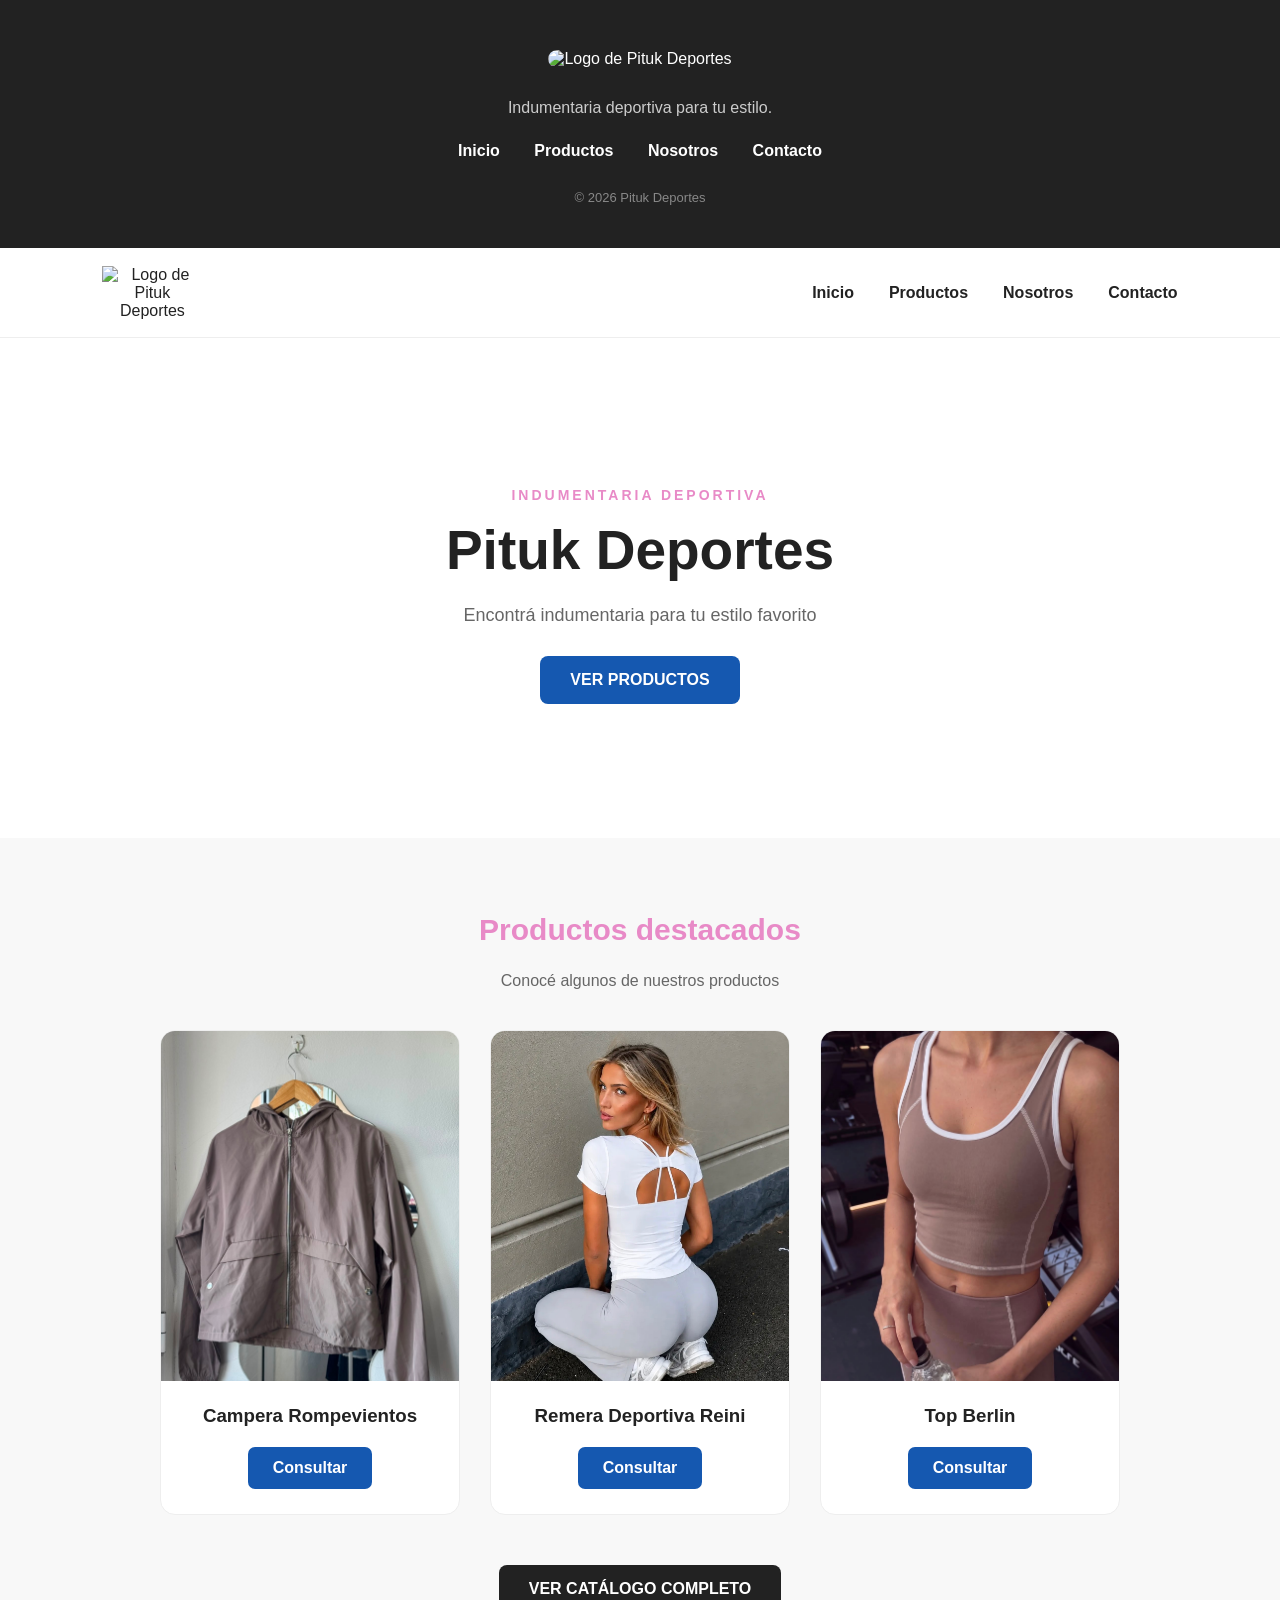
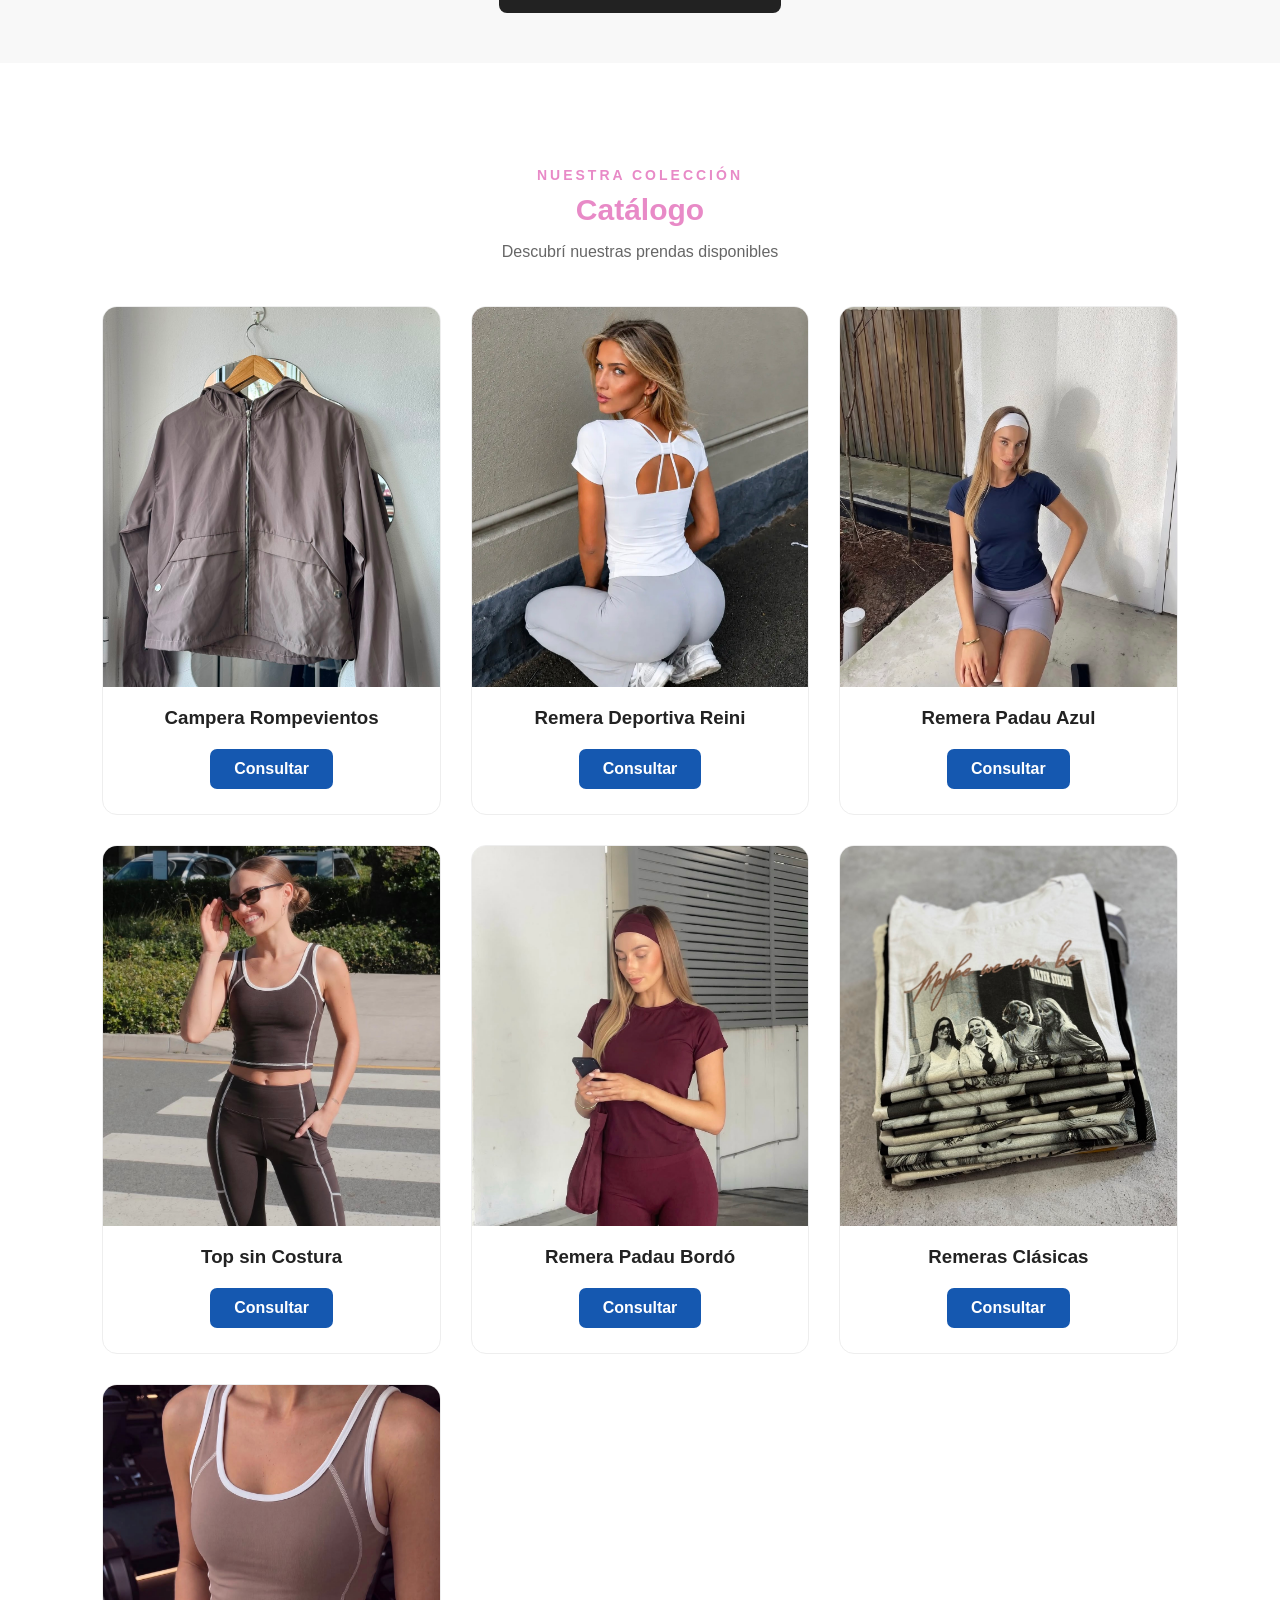
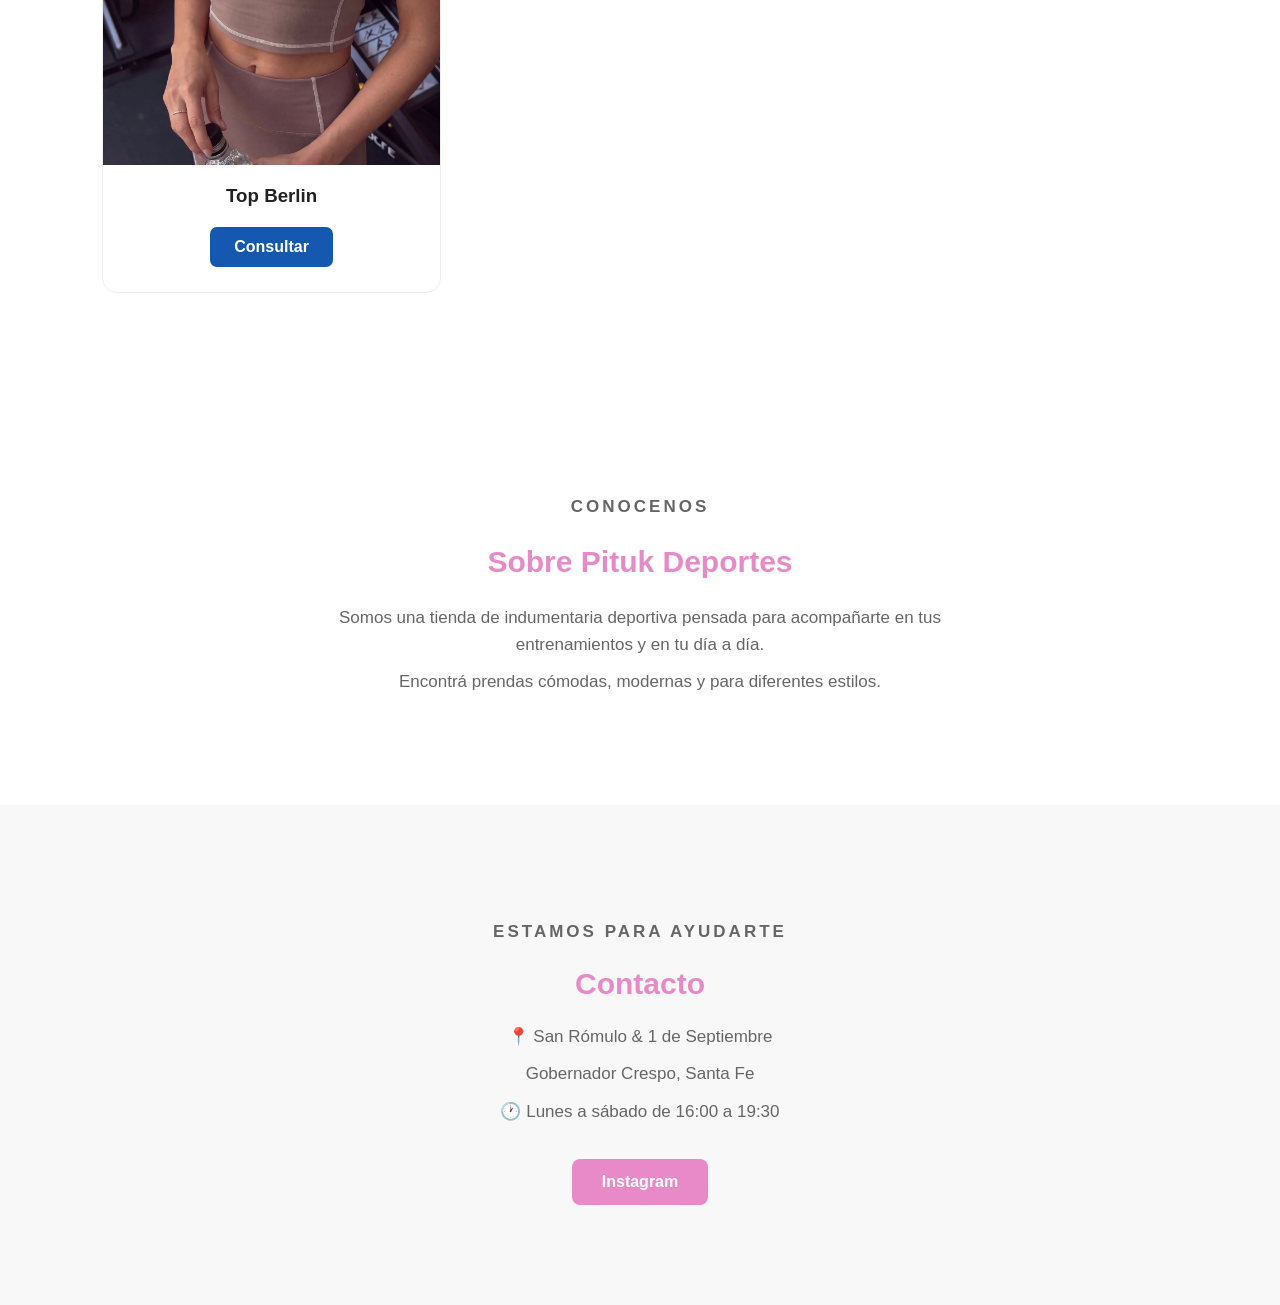
==== index.html @ 6707b916 "Add files via upload" ====
<!DOCTYPE html>

<html>

<head>
    <title>Pituk Deportes</title>
    <link rel="stylesheet" href="estilos.css">
</head>

<!-- PIE DE PÁGINA -->

<footer>

    <img src="imagenes/logo-pituk-deportes.jpg" alt="Logo de Pituk Deportes">

    <p>Indumentaria deportiva para tu estilo.</p>

    <div class="footer-links">
        <a href="#inicio">Inicio</a>
        <a href="#productos">Productos</a>
        <a href="#nosotros">Nosotros</a>
        <a href="#contacto">Contacto</a>
    </div>

    <p class="copyright">
        © 2026 Pituk Deportes
    </p>

</footer>

<body id="inicio">

    <nav>
        <img class="logo-menu" src="imagenes/logo-pituk-deportes.jpg" alt="Logo de Pituk Deportes">

        <div class="menu-links">
            <a href="#inicio">Inicio</a>
            <a href="#productos">Productos</a>
            <a href="#nosotros">Nosotros</a>
            <a href="#contacto">Contacto</a>
        </div>
    </nav>


    <!-- INICIO -->

    <section class="inicio">

        <p class="subtitulo">INDUMENTARIA DEPORTIVA</p>

        <h1>Pituk Deportes</h1>

        <p class="descripcion">
            Encontrá indumentaria para tu estilo favorito
        </p>

        <a class="boton-productos" href="#productos">
            VER PRODUCTOS
        </a>

    </section>


    <!-- PRODUCTOS -->

    <section class="productos" id="productos">

        <h2>Productos destacados</h2>

        <p class="texto-productos">
            Conocé algunos de nuestros productos
        </p>

        <div class="contenedor-productos">

            <div class="producto">
                <img src="imagenes/Camperas-Rompevientos.jpeg" alt="Campera rompevientos">

                <h3>Campera Rompevientos</h3>

                <a href="#contacto" class="boton-consultar">
                    Consultar
                </a>
            </div>


            <div class="producto">
                <img src="imagenes/Remera-Deportiva-Reini.png" alt="Remera deportiva Reini">

                <h3>Remera Deportiva Reini</h3>

                <a href="#contacto" class="boton-consultar">
                    Consultar
                </a>
            </div>


            <div class="producto">
                <img src="imagenes/Top-Berlin.jpeg" alt="Top Berlin">

                <h3>Top Berlin</h3>

                <a href="#contacto" class="boton-consultar">
                    Consultar
                </a>
            </div>

        </div>
        <a href="#catalogo" class="boton-catalogo">
             VER CATÁLOGO COMPLETO
        </a>
    </section>
<!-- CATÁLOGO -->

<section class="catalogo" id="catalogo">

    <p class="subtitulo">NUESTRA COLECCIÓN</p>

    <h2>Catálogo</h2>

    <p class="texto-catalogo">
        Descubrí nuestras prendas disponibles
    </p>

    <div class="grilla-catalogo">

        <div class="item-catalogo">
            <img src="imagenes/Camperas-Rompevientos.jpeg" alt="Campera rompevientos">
            <h3>Campera Rompevientos</h3>
            <a href="#contacto">Consultar</a>
        </div>

        <div class="item-catalogo">
            <img src="imagenes/Remera-Deportiva-Reini.png" alt="Remera deportiva Reini">
            <h3>Remera Deportiva Reini</h3>
            <a href="#contacto">Consultar</a>
        </div>

        <div class="item-catalogo">
            <img src="imagenes/Remera-Padau-Azul-L.png" alt="Remera Padau azul">
            <h3>Remera Padau Azul</h3>
            <a href="#contacto">Consultar</a>
        </div>

        <div class="item-catalogo">
            <img src="imagenes/Tops-sin-costura.png" alt="Top sin costura">
            <h3>Top sin Costura</h3>
            <a href="#contacto">Consultar</a>
        </div>

        <div class="item-catalogo">
            <img src="imagenes/Remera-Padau-Bordo-L.png" alt="Remera Padau bordó">
            <h3>Remera Padau Bordó</h3>
            <a href="#contacto">Consultar</a>
        </div>

        <div class="item-catalogo">
            <img src="imagenes/Remeras-Clasicas.jpeg" alt="Remeras clásicas">
            <h3>Remeras Clásicas</h3>
            <a href="#contacto">Consultar</a>
        </div>

        <div class="item-catalogo">
            <img src="imagenes/Top-Berlin.jpeg" alt="Top Berlin">
            <h3>Top Berlin</h3>
            <a href="#contacto">Consultar</a>
        </div>

    </div>

</section>

    <!-- NOSOTROS -->

    <section class="nosotros" id="nosotros">

        <p class="subtitulo">CONOCENOS</p>

        <h2>Sobre Pituk Deportes</h2>

        <p>
            Somos una tienda de indumentaria deportiva pensada para
            acompañarte en tus entrenamientos y en tu día a día.
        </p>

        <p>
            Encontrá prendas cómodas, modernas y para diferentes estilos.
        </p>

    </section>


    <!-- CONTACTO -->

    <section class="contacto" id="contacto">

        <p class="subtitulo">ESTAMOS PARA AYUDARTE</p>

        <h2>Contacto</h2>

        <p>
            📍 San Rómulo & 1 de Septiembre
        </p>

        <p>
            Gobernador Crespo, Santa Fe
        </p>

        <p>
            🕐 Lunes a sábado de 16:00 a 19:30
        </p>

        <a
            class="boton-instagram"
            href="https://www.instagram.com/pituk.deporte"
            target="_blank">
            Instagram
        </a>

    </section>

</body>

</html>
---- estilos.css ----
* {
    box-sizing: border-box;
}

html {
    scroll-behavior: smooth;
}

body {
    margin: 0;
    background-color: #ffffff;
    color: #222222;
    font-family: Arial, sans-serif;
    text-align: center;
}

/* MENÚ */

nav {
    height: 90px;
    padding: 0 8%;
    display: flex;
    align-items: center;
    justify-content: space-between;
    border-bottom: 1px solid #eeeeee;
    background-color: white;
}

.logo-menu {
    width: 100px;
    margin: 0;
}

.menu-links {
    display: flex;
    gap: 35px;
}

.menu-links a {
    text-decoration: none;
    color: #222222;
    font-weight: bold;
}

.menu-links a:hover {
    color: #e88ac7;
}

/* PORTADA */

.inicio {
    min-height: 500px;
    display: flex;
    flex-direction: column;
    justify-content: center;
    align-items: center;
    padding: 40px 20px;
}

.subtitulo {
    color: #e88ac7;
    font-size: 14px;
    font-weight: bold;
    letter-spacing: 3px;
    margin-bottom: 10px;
}

h1 {
    font-size: 55px;
    margin: 5px 0;
    color: #222222;
}

.descripcion {
    color: #666666;
    font-size: 18px;
    margin-bottom: 30px;
}

.boton-productos {
    background-color: #1558b0;
    color: white;
    text-decoration: none;
    font-weight: bold;
    padding: 15px 30px;
    border-radius: 8px;
}

.boton-productos:hover {
    background-color: #e88ac7;
}

/* PRODUCTOS */

.productos {
    padding: 50px 20px;
    background-color: #f8f8f8;
}

h2 {
    color: #e88ac7;
    font-size: 30px;
}

.producto {
    width: 280px;
    margin: 30px auto;
    padding: 20px;
    background-color: white;
    border: 1px solid #eeeeee;
    border-radius: 12px;
}

.producto p {
    color: #666666;
}
.texto-productos {
    color: #666666;
    margin-bottom: 40px;
}

.contenedor-productos {
    max-width: 1100px;
    margin: 0 auto;
    display: flex;
    justify-content: center;
    gap: 30px;
}

.producto {
    width: 300px;
    margin: 0;
    padding: 0 0 25px 0;
    background-color: white;
    border: 1px solid #eeeeee;
    border-radius: 15px;
    overflow: hidden;
}

.producto img {
    width: 100%;
    height: 350px;
    object-fit: cover;
}

.producto h3 {
    margin: 20px 10px;
}

.boton-consultar {
    display: inline-block;
    padding: 12px 25px;
    background-color: #1558b0;
    color: white;
    text-decoration: none;
    border-radius: 7px;
    font-weight: bold;
}

.boton-consultar:hover {
    background-color: #e88ac7;
}

/* DESPLAZAMIENTO SUAVE */

html {
    scroll-behavior: smooth;
}


/* NOSOTROS */

.nosotros {
    padding: 100px 20px;
    background-color: white;
}

.nosotros h2 {
    margin-bottom: 25px;
}

.nosotros p {
    max-width: 650px;
    margin: 10px auto;
    color: #666666;
    font-size: 17px;
    line-height: 1.6;
}


/* CONTACTO */

.contacto {
    padding: 100px 20px;
    background-color: #f8f8f8;
}

.contacto p {
    color: #666666;
    font-size: 17px;
}

.boton-instagram {
    display: inline-block;
    margin-top: 20px;
    padding: 14px 30px;

    background-color: #e88ac7;
    color: white;

    text-decoration: none;
    font-weight: bold;

    border-radius: 8px;
}

.boton-instagram:hover {
    background-color: #1558b0;
}
/* BOTÓN CATÁLOGO */

.boton-catalogo {
    display: inline-block;
    margin-top: 50px;
    padding: 15px 30px;
    background-color: #222222;
    color: white;
    text-decoration: none;
    font-weight: bold;
    border-radius: 8px;
}

.boton-catalogo:hover {
    background-color: #e88ac7;
}


/* CATÁLOGO */

.catalogo {
    padding: 90px 8%;
    background-color: white;
}

.catalogo h2 {
    margin: 5px 0 10px;
}

.texto-catalogo {
    color: #666666;
    margin-bottom: 45px;
}


/* GRILLA */

.grilla-catalogo {
    max-width: 1200px;
    margin: 0 auto;

    display: grid;
    grid-template-columns: repeat(3, 1fr);
    gap: 30px;
}


/* PRODUCTO DEL CATÁLOGO */

.item-catalogo {
    background-color: #ffffff;
    border: 1px solid #eeeeee;
    border-radius: 15px;
    overflow: hidden;
    padding-bottom: 25px;
}

.item-catalogo img {
    width: 100%;
    height: 380px;
    object-fit: cover;
    display: block;
}

.item-catalogo h3 {
    margin: 20px 10px;
}


/* BOTÓN CONSULTAR */

.item-catalogo a {
    display: inline-block;
    padding: 11px 24px;

    background-color: #1558b0;
    color: white;

    text-decoration: none;
    font-weight: bold;
    border-radius: 7px;
}

.item-catalogo a:hover {
    background-color: #e88ac7;
}
/* =========================
   DISEÑO PARA CELULARES
   ========================= */

@media (max-width: 768px) {

    /* MENÚ */

    nav {
        height: auto;
        padding: 15px 20px;
        flex-direction: column;
        gap: 15px;
    }

    .logo-menu {
        width: 90px;
    }

    .menu-links {
        gap: 15px;
        flex-wrap: wrap;
        justify-content: center;
    }

    .menu-links a {
        font-size: 14px;
    }


    /* PORTADA */

    .inicio {
        min-height: 450px;
        padding: 50px 20px;
    }

    h1 {
        font-size: 38px;
    }

    .descripcion {
        font-size: 16px;
    }


    /* PRODUCTOS DESTACADOS */

    .contenedor-productos {
        flex-direction: column;
        align-items: center;
    }

    .producto {
        width: 100%;
        max-width: 350px;
    }


    /* CATÁLOGO */

    .catalogo {
        padding: 70px 20px;
    }

    .grilla-catalogo {
        grid-template-columns: 1fr;
        max-width: 380px;
    }

    .item-catalogo img {
        height: 400px;
    }


    /* NOSOTROS Y CONTACTO */

    .nosotros,
    .contacto {
        padding: 70px 20px;
    }
}
/* FOOTER */

footer {
    background-color: #222222;
    color: white;
    padding: 50px 20px 30px;
    text-align: center;
}

footer img {
    width: 100px;
    margin: 0 0 15px;
    border-radius: 10px;
}

footer p {
    color: #cccccc;
}

.footer-links {
    margin: 25px 0;
}

.footer-links a {
    color: white;
    text-decoration: none;
    margin: 0 15px;
    font-weight: bold;
}

.footer-links a:hover {
    color: #e88ac7;
}

.copyright {
    margin-top: 30px;
    font-size: 13px;
    color: #888888;
}
.producto,
.item-catalogo {
    transition: transform 0.3s ease, box-shadow 0.3s ease;
}

.producto:hover,
.item-catalogo:hover {
    transform: translateY(-7px);
    box-shadow: 0 10px 25px rgba(0, 0, 0, 0.10);
}
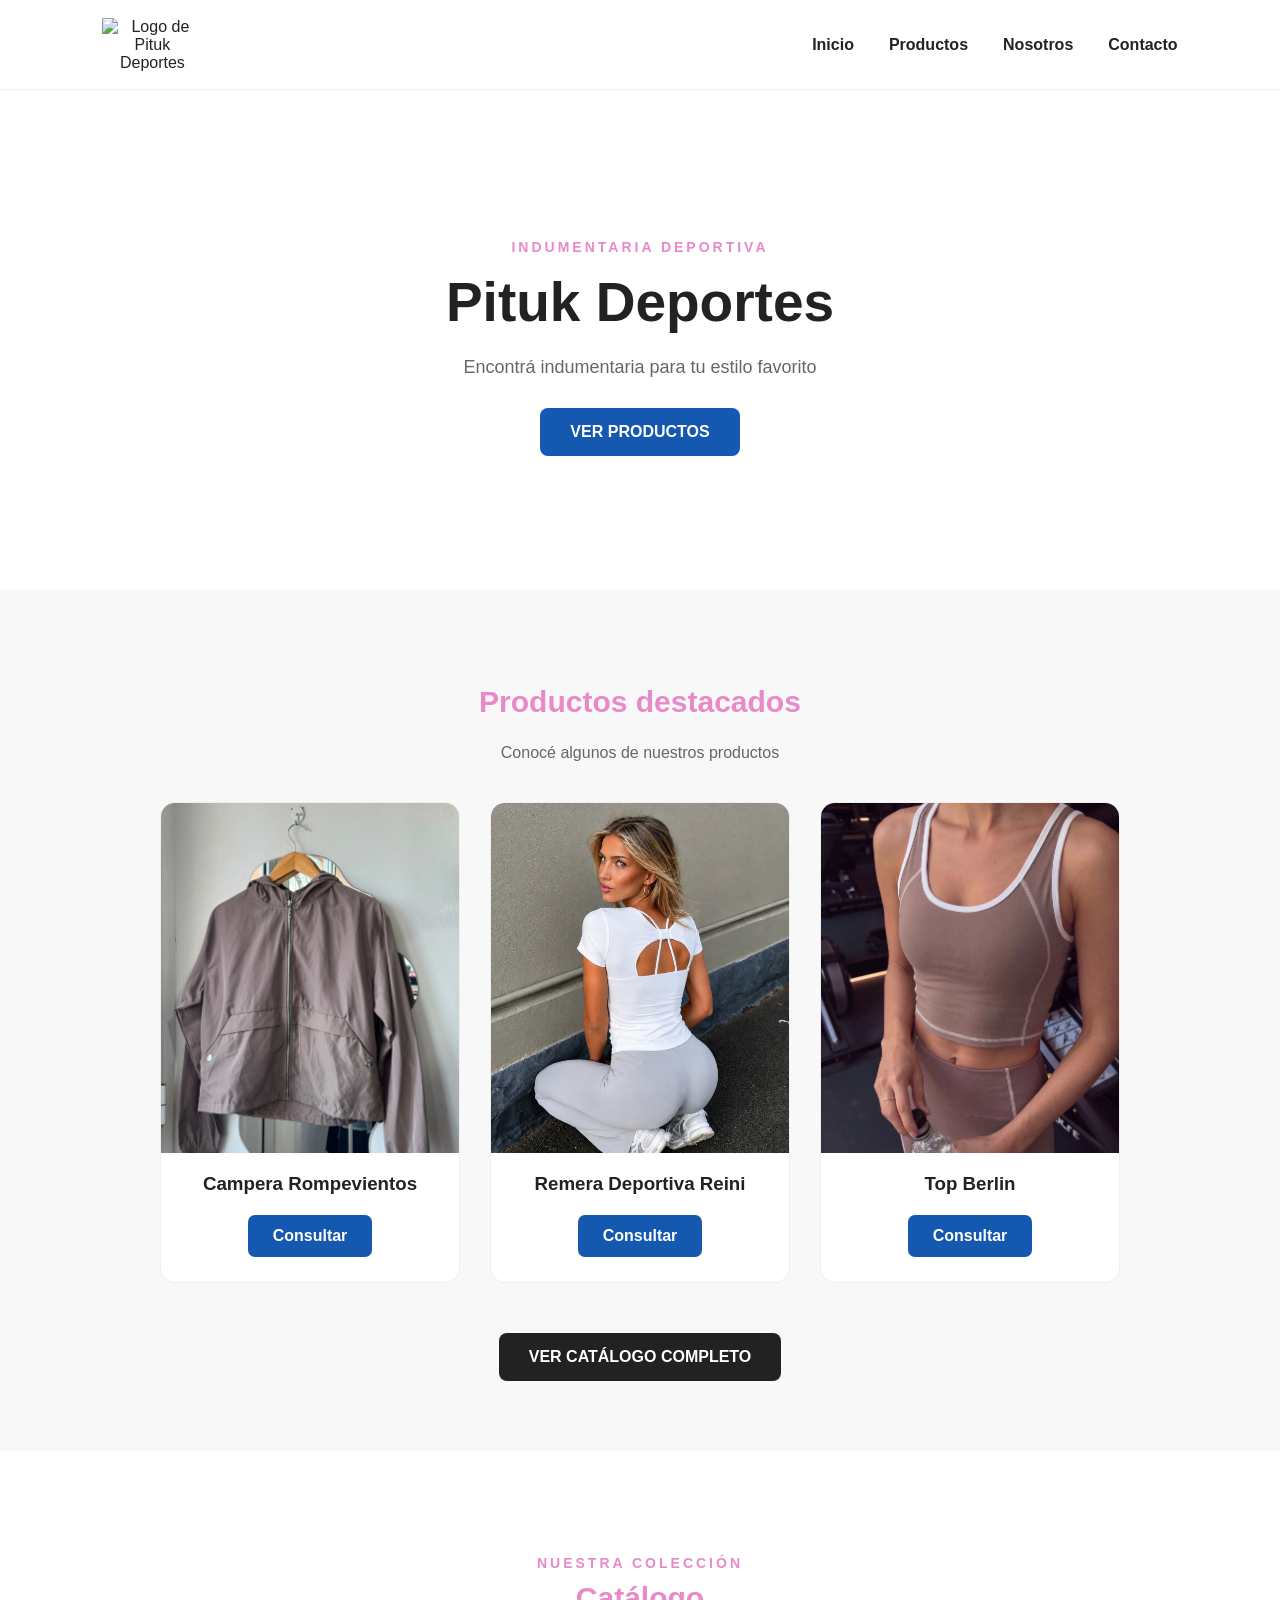
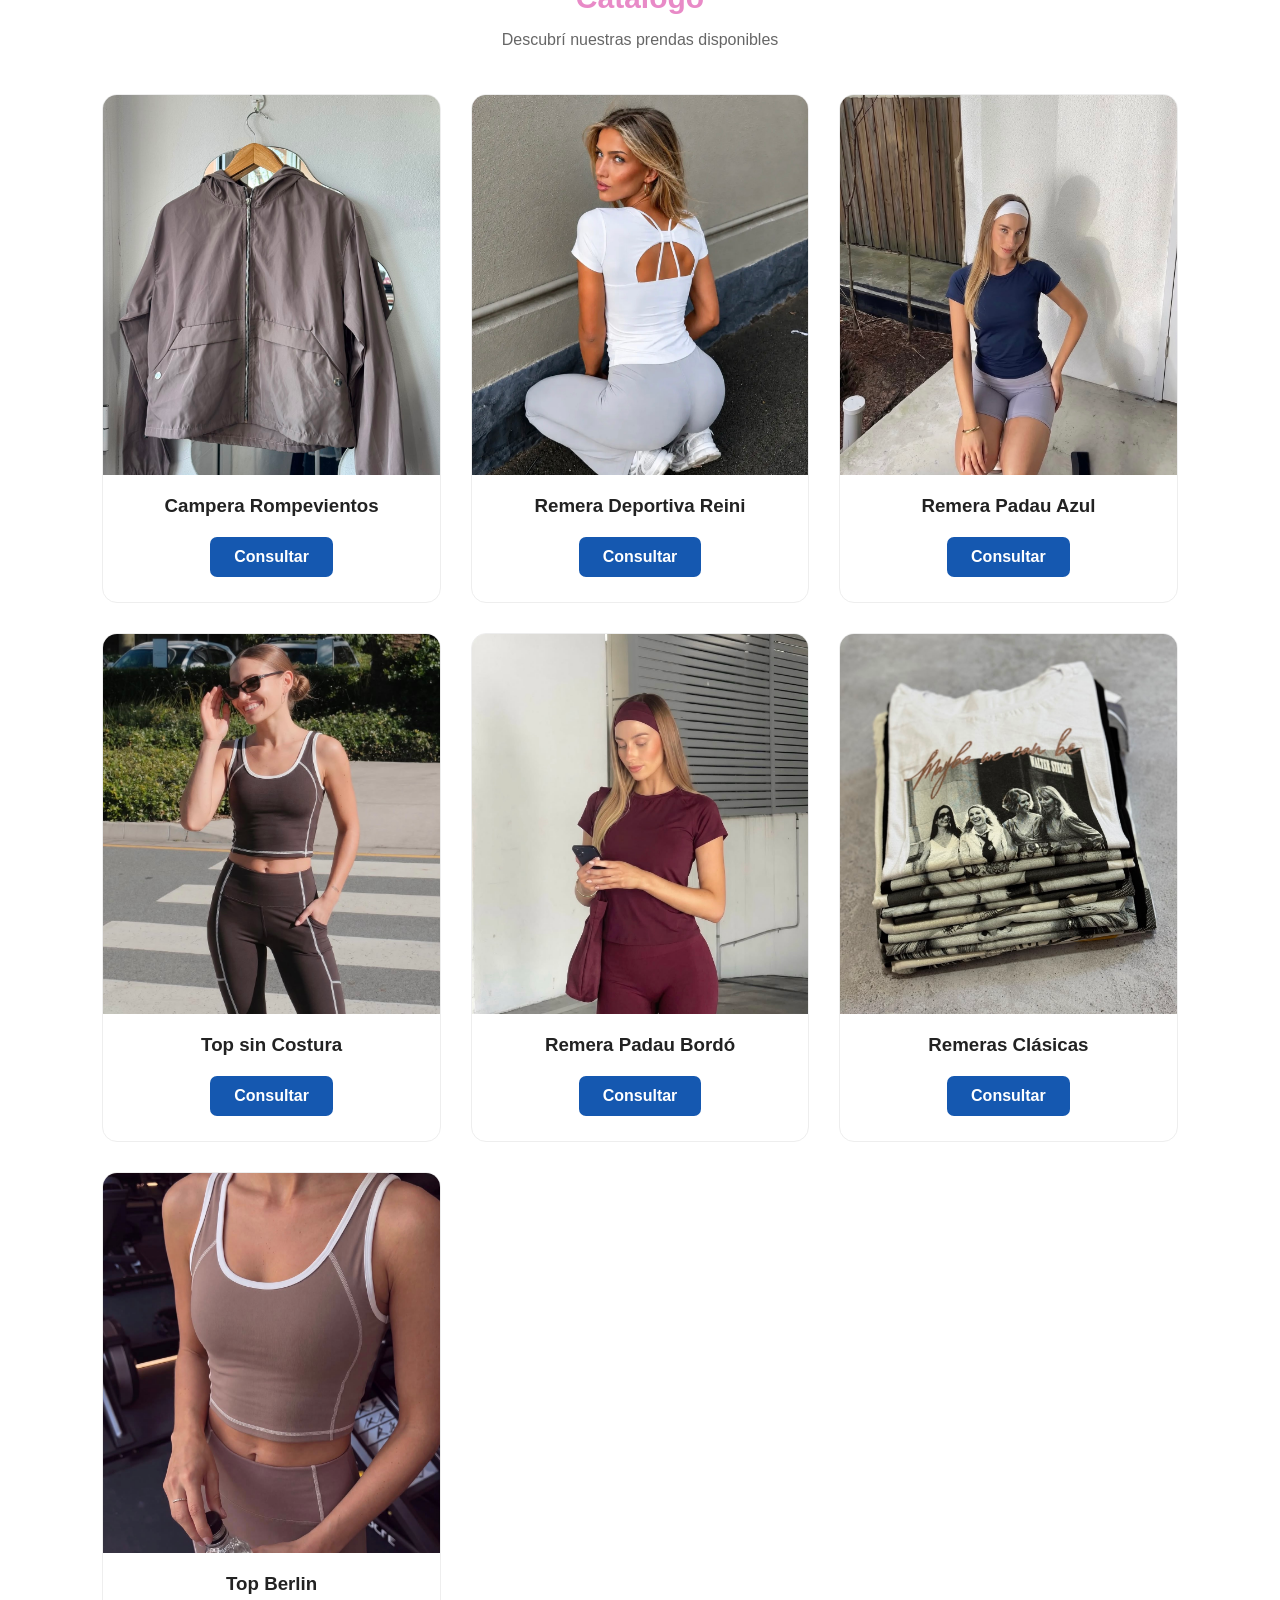
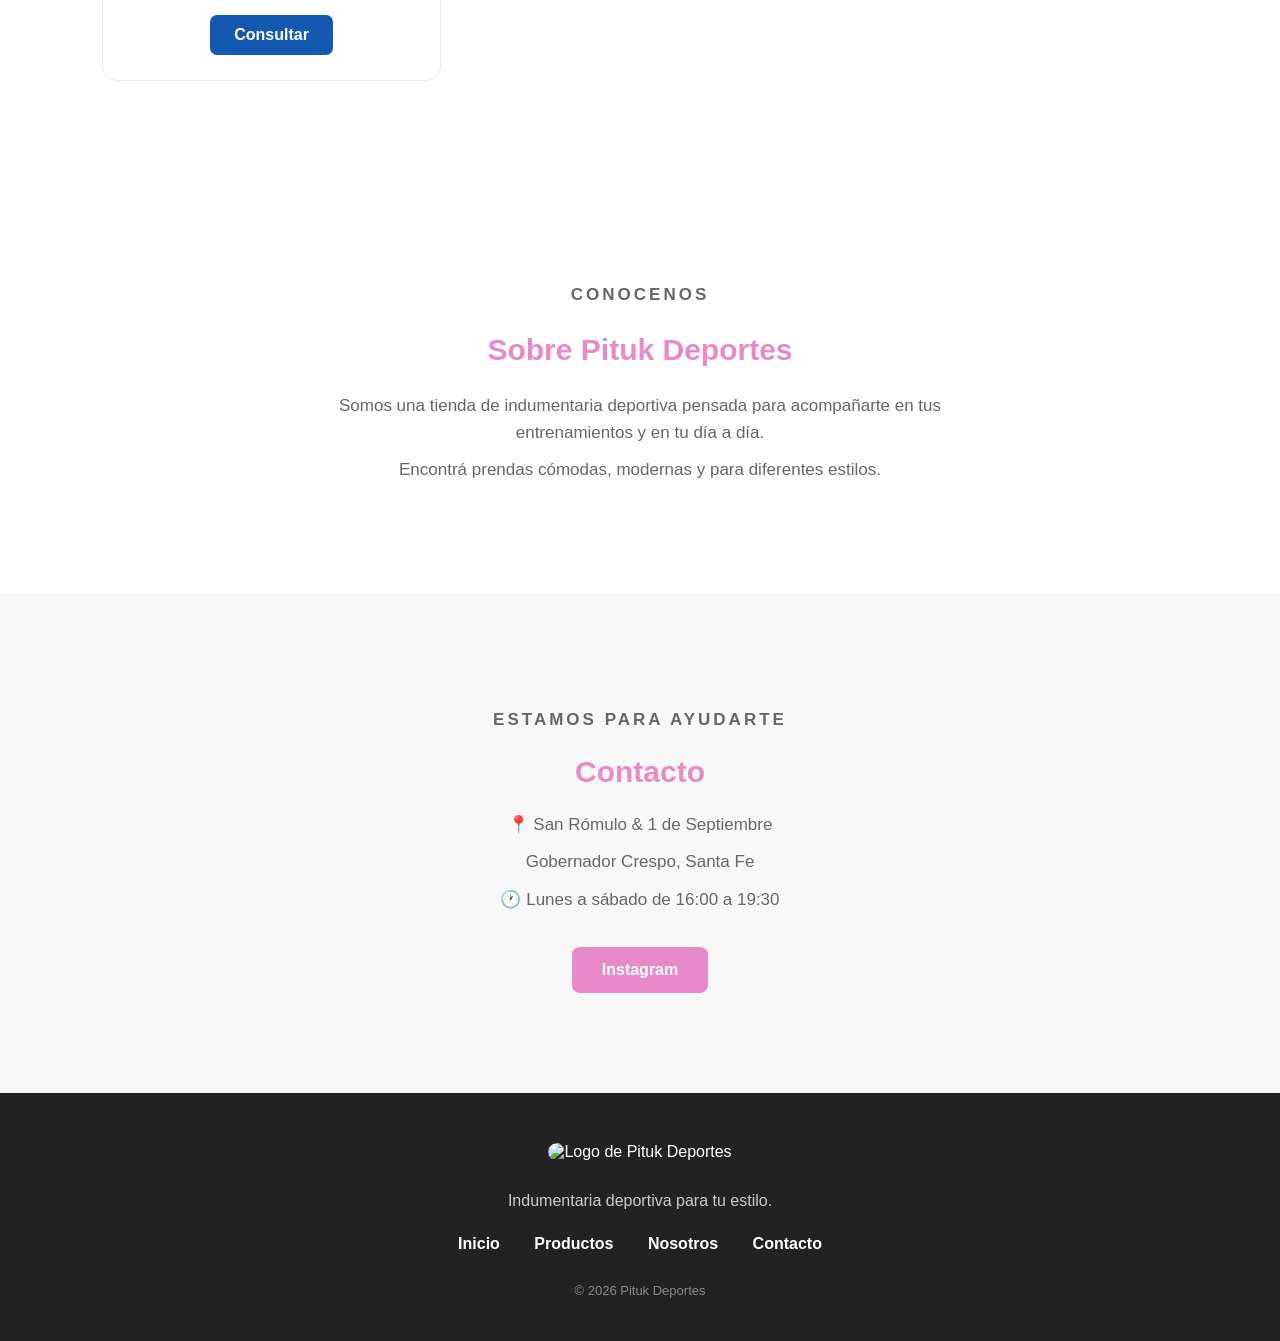
==== commit d5f41c91: "index.html" ====
--- a/index.html
+++ b/index.html
@@ -1,37 +1,26 @@
 <!DOCTYPE html>
 
-<html>
+<html lang="es">
 
 <head>
+    <meta charset="UTF-8">
+
+    <meta name="viewport" content="width=device-width, initial-scale=1.0">
+
     <title>Pituk Deportes</title>
+
     <link rel="stylesheet" href="estilos.css">
 </head>
 
-<!-- PIE DE PÁGINA -->
-
-<footer>
-
-    <img src="imagenes/logo-pituk-deportes.jpg" alt="Logo de Pituk Deportes">
-
-    <p>Indumentaria deportiva para tu estilo.</p>
-
-    <div class="footer-links">
-        <a href="#inicio">Inicio</a>
-        <a href="#productos">Productos</a>
-        <a href="#nosotros">Nosotros</a>
-        <a href="#contacto">Contacto</a>
-    </div>
-
-    <p class="copyright">
-        © 2026 Pituk Deportes
-    </p>
-
-</footer>
 
 <body id="inicio">
 
+    <!-- MENÚ -->
+
     <nav>
-        <img class="logo-menu" src="imagenes/logo-pituk-deportes.jpg" alt="Logo de Pituk Deportes">
+        <img class="logo-menu"
+             src="imagenes/logo-pituk-deportes.jpg"
+             alt="Logo de Pituk Deportes">
 
         <div class="menu-links">
             <a href="#inicio">Inicio</a>
@@ -46,7 +35,9 @@
 
     <section class="inicio">
 
-        <p class="subtitulo">INDUMENTARIA DEPORTIVA</p>
+        <p class="subtitulo">
+            INDUMENTARIA DEPORTIVA
+        </p>
 
         <h1>Pituk Deportes</h1>
 
@@ -61,7 +52,7 @@
     </section>
 
 
-    <!-- PRODUCTOS -->
+    <!-- PRODUCTOS DESTACADOS -->
 
     <section class="productos" id="productos">
 
@@ -71,110 +62,161 @@
             Conocé algunos de nuestros productos
         </p>
 
+
         <div class="contenedor-productos">
 
             <div class="producto">
-                <img src="imagenes/Camperas-Rompevientos.jpeg" alt="Campera rompevientos">
+
+                <img
+                    src="imagenes/Camperas-Rompevientos.jpeg"
+                    alt="Campera rompevientos">
 
                 <h3>Campera Rompevientos</h3>
 
                 <a href="#contacto" class="boton-consultar">
                     Consultar
                 </a>
+
             </div>
 
 
             <div class="producto">
-                <img src="imagenes/Remera-Deportiva-Reini.png" alt="Remera deportiva Reini">
+
+                <img
+                    src="imagenes/Remera-Deportiva-Reini.png"
+                    alt="Remera deportiva Reini">
 
                 <h3>Remera Deportiva Reini</h3>
 
                 <a href="#contacto" class="boton-consultar">
                     Consultar
                 </a>
+
             </div>
 
 
             <div class="producto">
-                <img src="imagenes/Top-Berlin.jpeg" alt="Top Berlin">
+
+                <img
+                    src="imagenes/Top-Berlin.jpeg"
+                    alt="Top Berlin">
 
                 <h3>Top Berlin</h3>
 
                 <a href="#contacto" class="boton-consultar">
                     Consultar
                 </a>
+
             </div>
 
         </div>
+
+
         <a href="#catalogo" class="boton-catalogo">
-             VER CATÁLOGO COMPLETO
+            VER CATÁLOGO COMPLETO
         </a>
-    </section>
-<!-- CATÁLOGO -->
-
-<section class="catalogo" id="catalogo">
-
-    <p class="subtitulo">NUESTRA COLECCIÓN</p>
-
-    <h2>Catálogo</h2>
-
-    <p class="texto-catalogo">
-        Descubrí nuestras prendas disponibles
-    </p>
-
-    <div class="grilla-catalogo">
-
-        <div class="item-catalogo">
-            <img src="imagenes/Camperas-Rompevientos.jpeg" alt="Campera rompevientos">
-            <h3>Campera Rompevientos</h3>
-            <a href="#contacto">Consultar</a>
+
+    </section>
+
+
+    <!-- CATÁLOGO -->
+
+    <section class="catalogo" id="catalogo">
+
+        <p class="subtitulo">
+            NUESTRA COLECCIÓN
+        </p>
+
+        <h2>Catálogo</h2>
+
+        <p class="texto-catalogo">
+            Descubrí nuestras prendas disponibles
+        </p>
+
+
+        <div class="grilla-catalogo">
+
+            <div class="item-catalogo">
+                <img src="imagenes/Camperas-Rompevientos.jpeg"
+                     alt="Campera rompevientos">
+
+                <h3>Campera Rompevientos</h3>
+
+                <a href="#contacto">Consultar</a>
+            </div>
+
+
+            <div class="item-catalogo">
+                <img src="imagenes/Remera-Deportiva-Reini.png"
+                     alt="Remera deportiva Reini">
+
+                <h3>Remera Deportiva Reini</h3>
+
+                <a href="#contacto">Consultar</a>
+            </div>
+
+
+            <div class="item-catalogo">
+                <img src="imagenes/Remera-Padau-Azul-L.png"
+                     alt="Remera Padau azul">
+
+                <h3>Remera Padau Azul</h3>
+
+                <a href="#contacto">Consultar</a>
+            </div>
+
+
+            <div class="item-catalogo">
+                <img src="imagenes/Tops-sin-costura.png"
+                     alt="Top sin costura">
+
+                <h3>Top sin Costura</h3>
+
+                <a href="#contacto">Consultar</a>
+            </div>
+
+
+            <div class="item-catalogo">
+                <img src="imagenes/Remera-Padau-Bordo-L.png"
+                     alt="Remera Padau bordó">
+
+                <h3>Remera Padau Bordó</h3>
+
+                <a href="#contacto">Consultar</a>
+            </div>
+
+
+            <div class="item-catalogo">
+                <img src="imagenes/Remeras-Clasicas.jpeg"
+                     alt="Remeras clásicas">
+
+                <h3>Remeras Clásicas</h3>
+
+                <a href="#contacto">Consultar</a>
+            </div>
+
+
+            <div class="item-catalogo">
+                <img src="imagenes/Top-Berlin.jpeg"
+                     alt="Top Berlin">
+
+                <h3>Top Berlin</h3>
+
+                <a href="#contacto">Consultar</a>
+            </div>
+
         </div>
 
-        <div class="item-catalogo">
-            <img src="imagenes/Remera-Deportiva-Reini.png" alt="Remera deportiva Reini">
-            <h3>Remera Deportiva Reini</h3>
-            <a href="#contacto">Consultar</a>
-        </div>
-
-        <div class="item-catalogo">
-            <img src="imagenes/Remera-Padau-Azul-L.png" alt="Remera Padau azul">
-            <h3>Remera Padau Azul</h3>
-            <a href="#contacto">Consultar</a>
-        </div>
-
-        <div class="item-catalogo">
-            <img src="imagenes/Tops-sin-costura.png" alt="Top sin costura">
-            <h3>Top sin Costura</h3>
-            <a href="#contacto">Consultar</a>
-        </div>
-
-        <div class="item-catalogo">
-            <img src="imagenes/Remera-Padau-Bordo-L.png" alt="Remera Padau bordó">
-            <h3>Remera Padau Bordó</h3>
-            <a href="#contacto">Consultar</a>
-        </div>
-
-        <div class="item-catalogo">
-            <img src="imagenes/Remeras-Clasicas.jpeg" alt="Remeras clásicas">
-            <h3>Remeras Clásicas</h3>
-            <a href="#contacto">Consultar</a>
-        </div>
-
-        <div class="item-catalogo">
-            <img src="imagenes/Top-Berlin.jpeg" alt="Top Berlin">
-            <h3>Top Berlin</h3>
-            <a href="#contacto">Consultar</a>
-        </div>
-
-    </div>
-
-</section>
+    </section>
+
 
     <!-- NOSOTROS -->
 
     <section class="nosotros" id="nosotros">
 
-        <p class="subtitulo">CONOCENOS</p>
+        <p class="subtitulo">
+            CONOCENOS
+        </p>
 
         <h2>Sobre Pituk Deportes</h2>
 
@@ -194,7 +236,9 @@
 
     <section class="contacto" id="contacto">
 
-        <p class="subtitulo">ESTAMOS PARA AYUDARTE</p>
+        <p class="subtitulo">
+            ESTAMOS PARA AYUDARTE
+        </p>
 
         <h2>Contacto</h2>
 
@@ -214,11 +258,45 @@
             class="boton-instagram"
             href="https://www.instagram.com/pituk.deporte"
             target="_blank">
+
             Instagram
+
         </a>
 
     </section>
 
+
+    <!-- PIE DE PÁGINA -->
+
+    <footer>
+
+        <img
+            src="imagenes/logo-pituk-deportes.jpg"
+            alt="Logo de Pituk Deportes">
+
+        <p>
+            Indumentaria deportiva para tu estilo.
+        </p>
+
+        <div class="footer-links">
+
+            <a href="#inicio">Inicio</a>
+
+            <a href="#productos">Productos</a>
+
+            <a href="#nosotros">Nosotros</a>
+
+            <a href="#contacto">Contacto</a>
+
+        </div>
+
+        <p class="copyright">
+            © 2026 Pituk Deportes
+        </p>
+
+    </footer>
+
+
 </body>
 
 </html>
--- a/estilos.css
+++ b/estilos.css
@@ -14,10 +14,13 @@
     text-align: center;
 }
 
-/* MENÚ */
+
+/* =========================
+   MENÚ
+   ========================= */
 
 nav {
-    height: 90px;
+    min-height: 90px;
     padding: 0 8%;
     display: flex;
     align-items: center;
@@ -33,6 +36,7 @@
 
 .menu-links {
     display: flex;
+    align-items: center;
     gap: 35px;
 }
 
@@ -40,13 +44,17 @@
     text-decoration: none;
     color: #222222;
     font-weight: bold;
+    transition: color 0.3s ease;
 }
 
 .menu-links a:hover {
     color: #e88ac7;
 }
 
-/* PORTADA */
+
+/* =========================
+   PORTADA
+   ========================= */
 
 .inicio {
     min-height: 500px;
@@ -78,22 +86,27 @@
 }
 
 .boton-productos {
+    display: inline-block;
     background-color: #1558b0;
     color: white;
     text-decoration: none;
     font-weight: bold;
     padding: 15px 30px;
     border-radius: 8px;
+    transition: background-color 0.3s ease;
 }
 
 .boton-productos:hover {
     background-color: #e88ac7;
 }
 
-/* PRODUCTOS */
+
+/* =========================
+   PRODUCTOS DESTACADOS
+   ========================= */
 
 .productos {
-    padding: 50px 20px;
+    padding: 70px 20px;
     background-color: #f8f8f8;
 }
 
@@ -102,18 +115,6 @@
     font-size: 30px;
 }
 
-.producto {
-    width: 280px;
-    margin: 30px auto;
-    padding: 20px;
-    background-color: white;
-    border: 1px solid #eeeeee;
-    border-radius: 12px;
-}
-
-.producto p {
-    color: #666666;
-}
 .texto-productos {
     color: #666666;
     margin-bottom: 40px;
@@ -130,7 +131,7 @@
 .producto {
     width: 300px;
     margin: 0;
-    padding: 0 0 25px 0;
+    padding: 0 0 25px;
     background-color: white;
     border: 1px solid #eeeeee;
     border-radius: 15px;
@@ -138,6 +139,7 @@
 }
 
 .producto img {
+    display: block;
     width: 100%;
     height: 350px;
     object-fit: cover;
@@ -161,14 +163,85 @@
     background-color: #e88ac7;
 }
 
-/* DESPLAZAMIENTO SUAVE */
-
-html {
-    scroll-behavior: smooth;
-}
-
-
-/* NOSOTROS */
+.boton-catalogo {
+    display: inline-block;
+    margin-top: 50px;
+    padding: 15px 30px;
+    background-color: #222222;
+    color: white;
+    text-decoration: none;
+    font-weight: bold;
+    border-radius: 8px;
+}
+
+.boton-catalogo:hover {
+    background-color: #e88ac7;
+}
+
+
+/* =========================
+   CATÁLOGO
+   ========================= */
+
+.catalogo {
+    padding: 90px 8%;
+    background-color: white;
+}
+
+.catalogo h2 {
+    margin: 5px 0 10px;
+}
+
+.texto-catalogo {
+    color: #666666;
+    margin-bottom: 45px;
+}
+
+.grilla-catalogo {
+    max-width: 1200px;
+    margin: 0 auto;
+    display: grid;
+    grid-template-columns: repeat(3, 1fr);
+    gap: 30px;
+}
+
+.item-catalogo {
+    background-color: #ffffff;
+    border: 1px solid #eeeeee;
+    border-radius: 15px;
+    overflow: hidden;
+    padding-bottom: 25px;
+}
+
+.item-catalogo img {
+    display: block;
+    width: 100%;
+    height: 380px;
+    object-fit: cover;
+}
+
+.item-catalogo h3 {
+    margin: 20px 10px;
+}
+
+.item-catalogo a {
+    display: inline-block;
+    padding: 11px 24px;
+    background-color: #1558b0;
+    color: white;
+    text-decoration: none;
+    font-weight: bold;
+    border-radius: 7px;
+}
+
+.item-catalogo a:hover {
+    background-color: #e88ac7;
+}
+
+
+/* =========================
+   NOSOTROS
+   ========================= */
 
 .nosotros {
     padding: 100px 20px;
@@ -188,7 +261,9 @@
 }
 
 
-/* CONTACTO */
+/* =========================
+   CONTACTO
+   ========================= */
 
 .contacto {
     padding: 100px 20px;
@@ -204,188 +279,21 @@
     display: inline-block;
     margin-top: 20px;
     padding: 14px 30px;
-
     background-color: #e88ac7;
     color: white;
-
-    text-decoration: none;
-    font-weight: bold;
-
+    text-decoration: none;
+    font-weight: bold;
     border-radius: 8px;
 }
 
 .boton-instagram:hover {
     background-color: #1558b0;
 }
-/* BOTÓN CATÁLOGO */
-
-.boton-catalogo {
-    display: inline-block;
-    margin-top: 50px;
-    padding: 15px 30px;
-    background-color: #222222;
-    color: white;
-    text-decoration: none;
-    font-weight: bold;
-    border-radius: 8px;
-}
-
-.boton-catalogo:hover {
-    background-color: #e88ac7;
-}
-
-
-/* CATÁLOGO */
-
-.catalogo {
-    padding: 90px 8%;
-    background-color: white;
-}
-
-.catalogo h2 {
-    margin: 5px 0 10px;
-}
-
-.texto-catalogo {
-    color: #666666;
-    margin-bottom: 45px;
-}
-
-
-/* GRILLA */
-
-.grilla-catalogo {
-    max-width: 1200px;
-    margin: 0 auto;
-
-    display: grid;
-    grid-template-columns: repeat(3, 1fr);
-    gap: 30px;
-}
-
-
-/* PRODUCTO DEL CATÁLOGO */
-
-.item-catalogo {
-    background-color: #ffffff;
-    border: 1px solid #eeeeee;
-    border-radius: 15px;
-    overflow: hidden;
-    padding-bottom: 25px;
-}
-
-.item-catalogo img {
-    width: 100%;
-    height: 380px;
-    object-fit: cover;
-    display: block;
-}
-
-.item-catalogo h3 {
-    margin: 20px 10px;
-}
-
-
-/* BOTÓN CONSULTAR */
-
-.item-catalogo a {
-    display: inline-block;
-    padding: 11px 24px;
-
-    background-color: #1558b0;
-    color: white;
-
-    text-decoration: none;
-    font-weight: bold;
-    border-radius: 7px;
-}
-
-.item-catalogo a:hover {
-    background-color: #e88ac7;
-}
-/* =========================
-   DISEÑO PARA CELULARES
-   ========================= */
-
-@media (max-width: 768px) {
-
-    /* MENÚ */
-
-    nav {
-        height: auto;
-        padding: 15px 20px;
-        flex-direction: column;
-        gap: 15px;
-    }
-
-    .logo-menu {
-        width: 90px;
-    }
-
-    .menu-links {
-        gap: 15px;
-        flex-wrap: wrap;
-        justify-content: center;
-    }
-
-    .menu-links a {
-        font-size: 14px;
-    }
-
-
-    /* PORTADA */
-
-    .inicio {
-        min-height: 450px;
-        padding: 50px 20px;
-    }
-
-    h1 {
-        font-size: 38px;
-    }
-
-    .descripcion {
-        font-size: 16px;
-    }
-
-
-    /* PRODUCTOS DESTACADOS */
-
-    .contenedor-productos {
-        flex-direction: column;
-        align-items: center;
-    }
-
-    .producto {
-        width: 100%;
-        max-width: 350px;
-    }
-
-
-    /* CATÁLOGO */
-
-    .catalogo {
-        padding: 70px 20px;
-    }
-
-    .grilla-catalogo {
-        grid-template-columns: 1fr;
-        max-width: 380px;
-    }
-
-    .item-catalogo img {
-        height: 400px;
-    }
-
-
-    /* NOSOTROS Y CONTACTO */
-
-    .nosotros,
-    .contacto {
-        padding: 70px 20px;
-    }
-}
-/* FOOTER */
+
+
+/* =========================
+   FOOTER
+   ========================= */
 
 footer {
     background-color: #222222;
@@ -424,6 +332,12 @@
     font-size: 13px;
     color: #888888;
 }
+
+
+/* =========================
+   EFECTOS
+   ========================= */
+
 .producto,
 .item-catalogo {
     transition: transform 0.3s ease, box-shadow 0.3s ease;
@@ -433,4 +347,165 @@
 .item-catalogo:hover {
     transform: translateY(-7px);
     box-shadow: 0 10px 25px rgba(0, 0, 0, 0.10);
+}
+
+
+/* =========================
+   TABLETS
+   ========================= */
+
+@media (max-width: 900px) {
+
+    .grilla-catalogo {
+        grid-template-columns: repeat(2, 1fr);
+    }
+
+    .contenedor-productos {
+        flex-wrap: wrap;
+    }
+}
+
+
+/* =========================
+   CELULARES
+   ========================= */
+
+@media (max-width: 768px) {
+
+    nav {
+        min-height: auto;
+        padding: 15px;
+        flex-direction: column;
+        gap: 12px;
+    }
+
+    .logo-menu {
+        width: 80px;
+    }
+
+    .menu-links {
+        width: 100%;
+        justify-content: center;
+        gap: 18px;
+    }
+
+    .menu-links a {
+        font-size: 13px;
+    }
+
+
+    /* PORTADA */
+
+    .inicio {
+        min-height: 430px;
+        padding: 50px 20px;
+    }
+
+    .subtitulo {
+        font-size: 11px;
+        letter-spacing: 2px;
+    }
+
+    h1 {
+        font-size: 38px;
+    }
+
+    h2 {
+        font-size: 27px;
+    }
+
+    .descripcion {
+        font-size: 16px;
+        line-height: 1.5;
+    }
+
+
+    /* PRODUCTOS */
+
+    .productos {
+        padding: 60px 15px;
+    }
+
+    .contenedor-productos {
+        flex-direction: column;
+        align-items: center;
+        gap: 25px;
+    }
+
+    .producto {
+        width: 100%;
+        max-width: 360px;
+    }
+
+    .producto img {
+        height: 420px;
+    }
+
+
+    /* CATÁLOGO */
+
+    .catalogo {
+        padding: 70px 15px;
+    }
+
+    .grilla-catalogo {
+        grid-template-columns: 1fr;
+        max-width: 360px;
+        gap: 25px;
+    }
+
+    .item-catalogo img {
+        height: 420px;
+    }
+
+
+    /* NOSOTROS Y CONTACTO */
+
+    .nosotros,
+    .contacto {
+        padding: 70px 20px;
+    }
+
+
+    /* FOOTER */
+
+    footer {
+        padding: 45px 20px 25px;
+    }
+
+    .footer-links {
+        display: flex;
+        flex-wrap: wrap;
+        justify-content: center;
+        gap: 15px 20px;
+    }
+
+    .footer-links a {
+        margin: 0;
+    }
+}
+
+
+/* =========================
+   CELULARES PEQUEÑOS
+   ========================= */
+
+@media (max-width: 400px) {
+
+    .menu-links {
+        gap: 12px;
+    }
+
+    .menu-links a {
+        font-size: 12px;
+    }
+
+    h1 {
+        font-size: 34px;
+    }
+
+    .producto img,
+    .item-catalogo img {
+        height: 380px;
+    }
 }
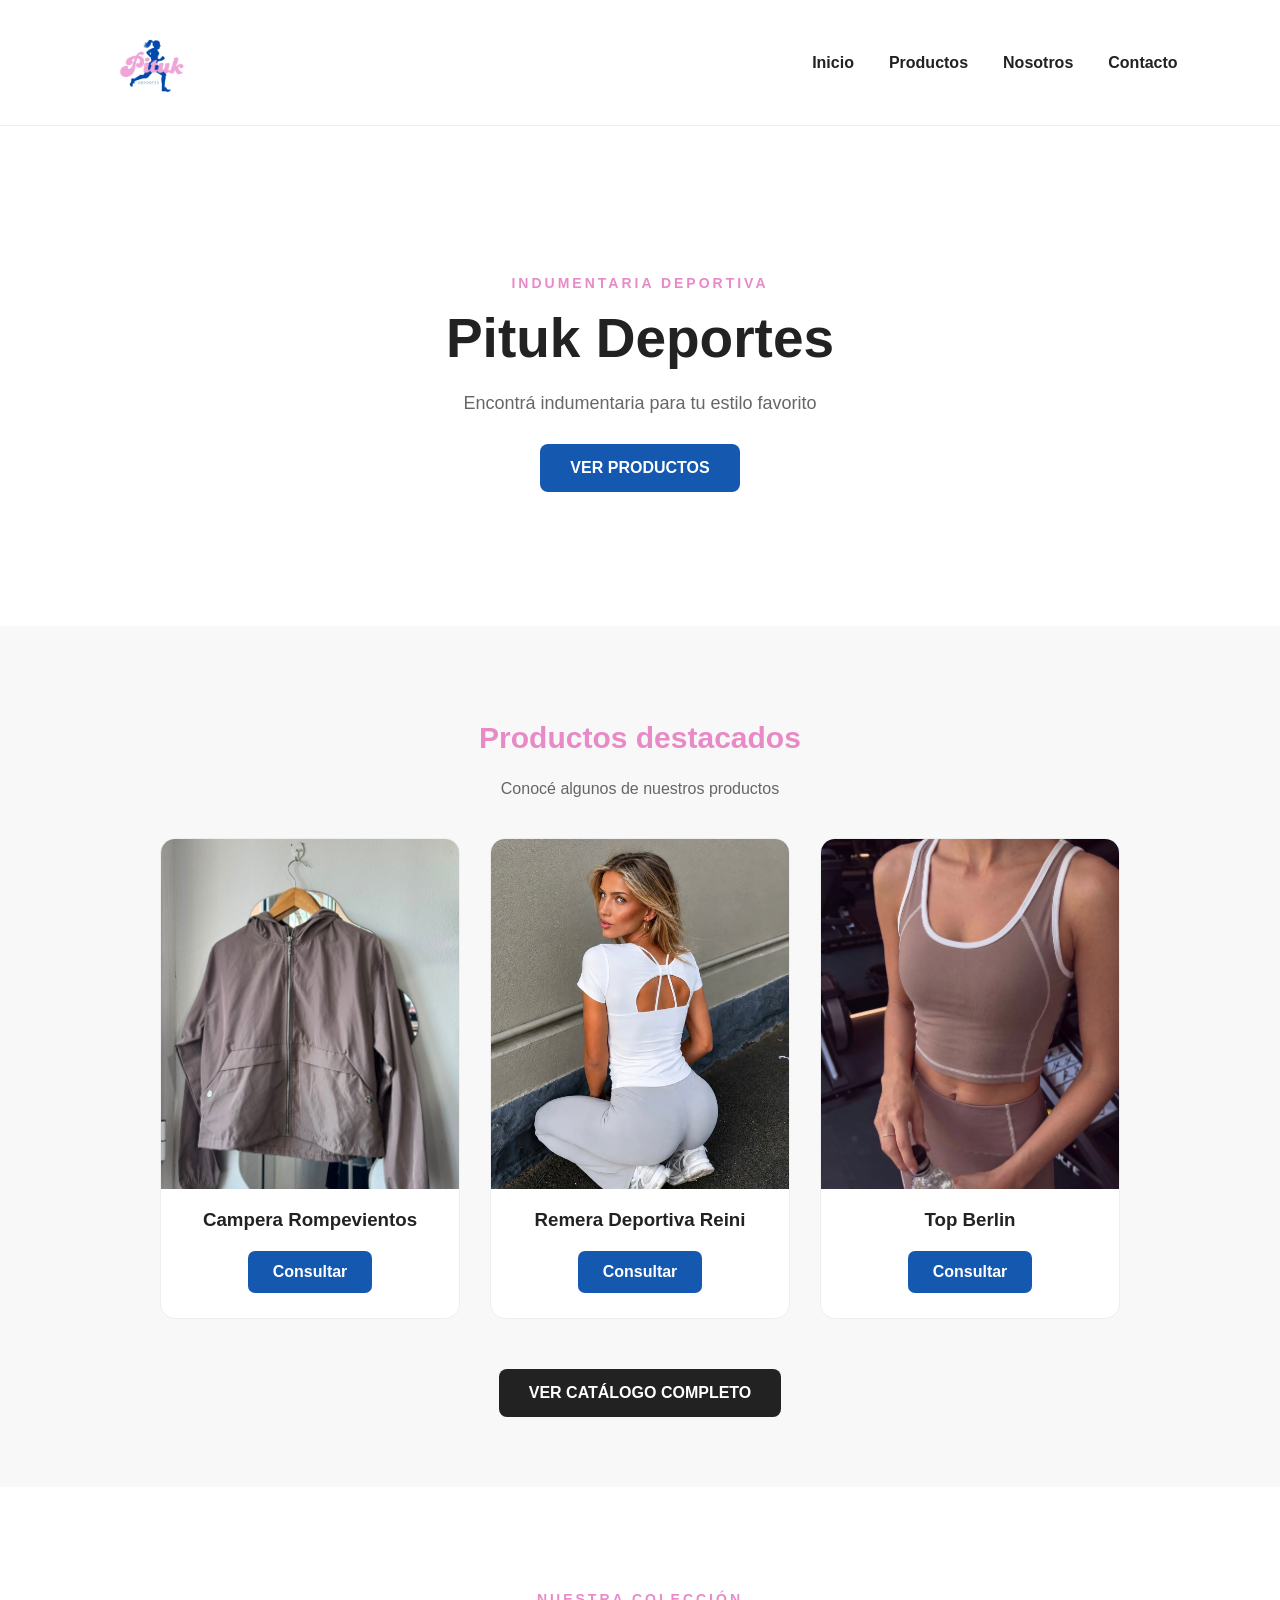
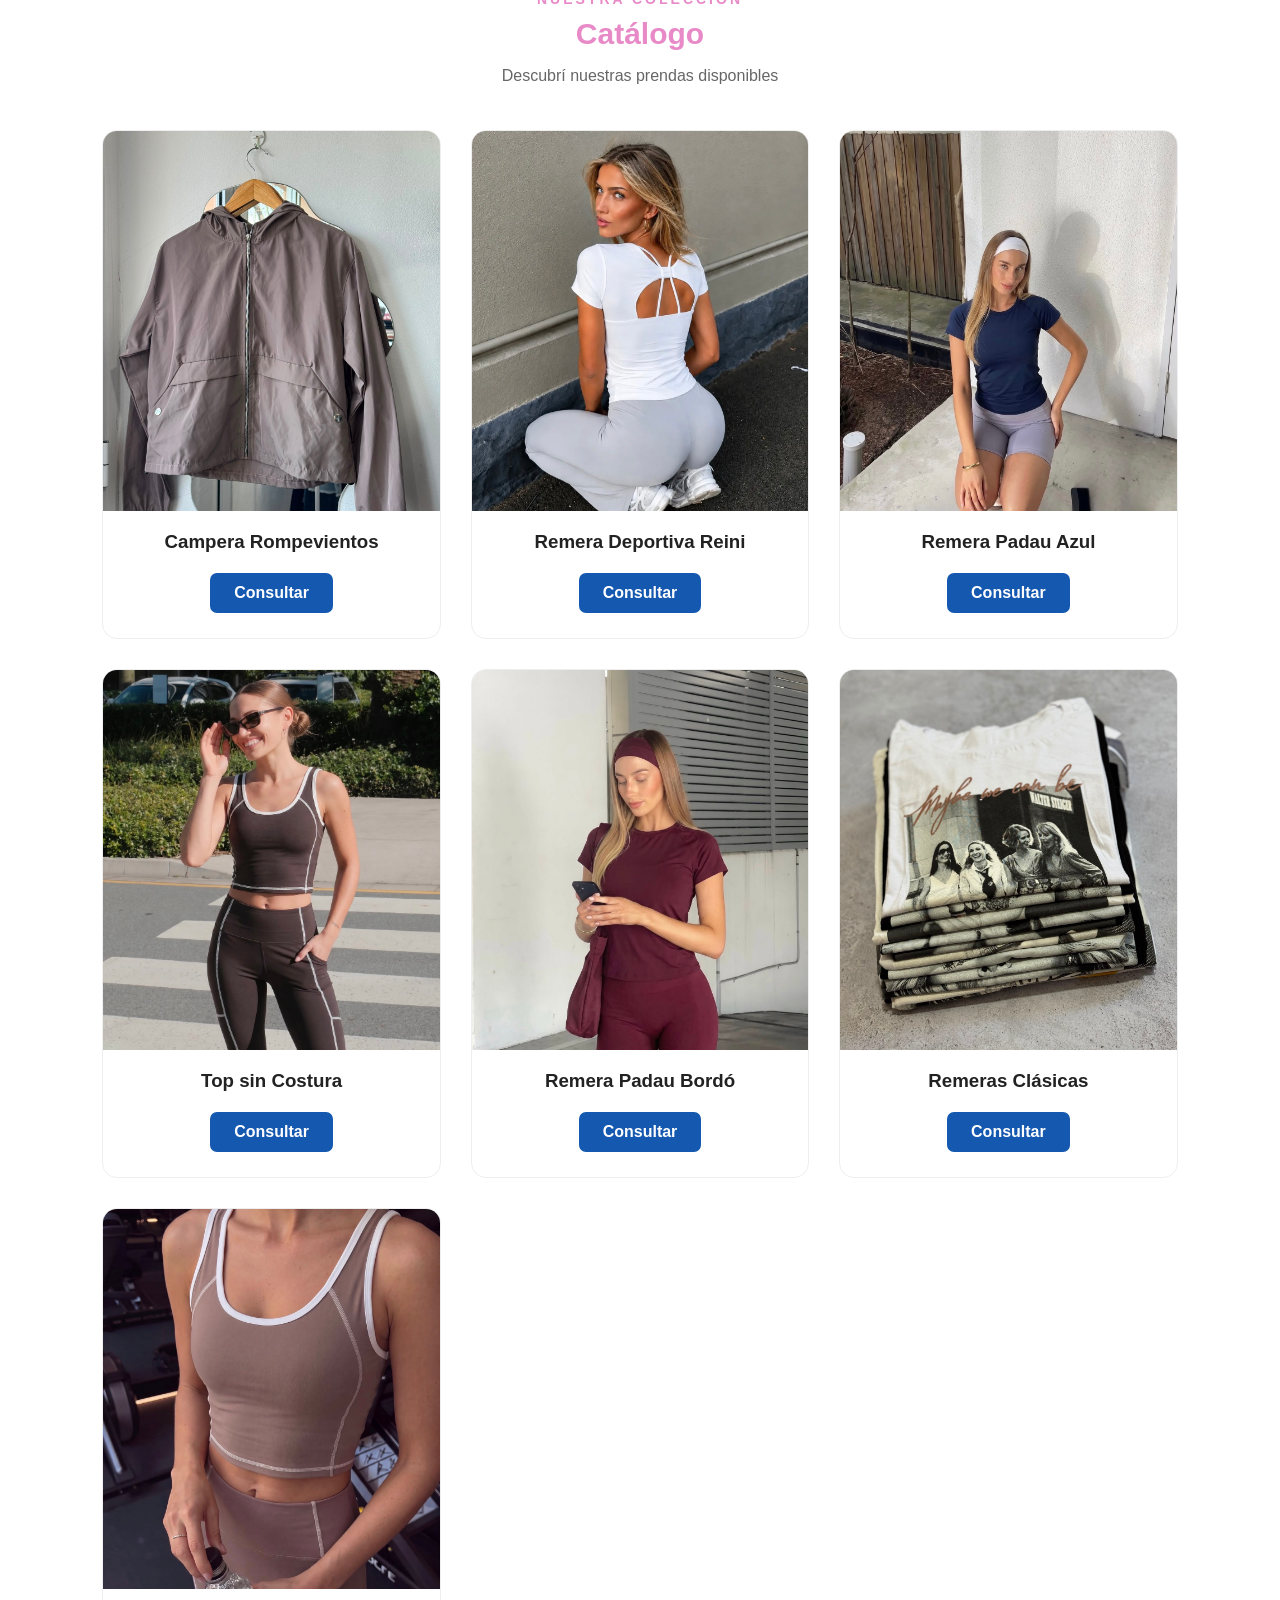
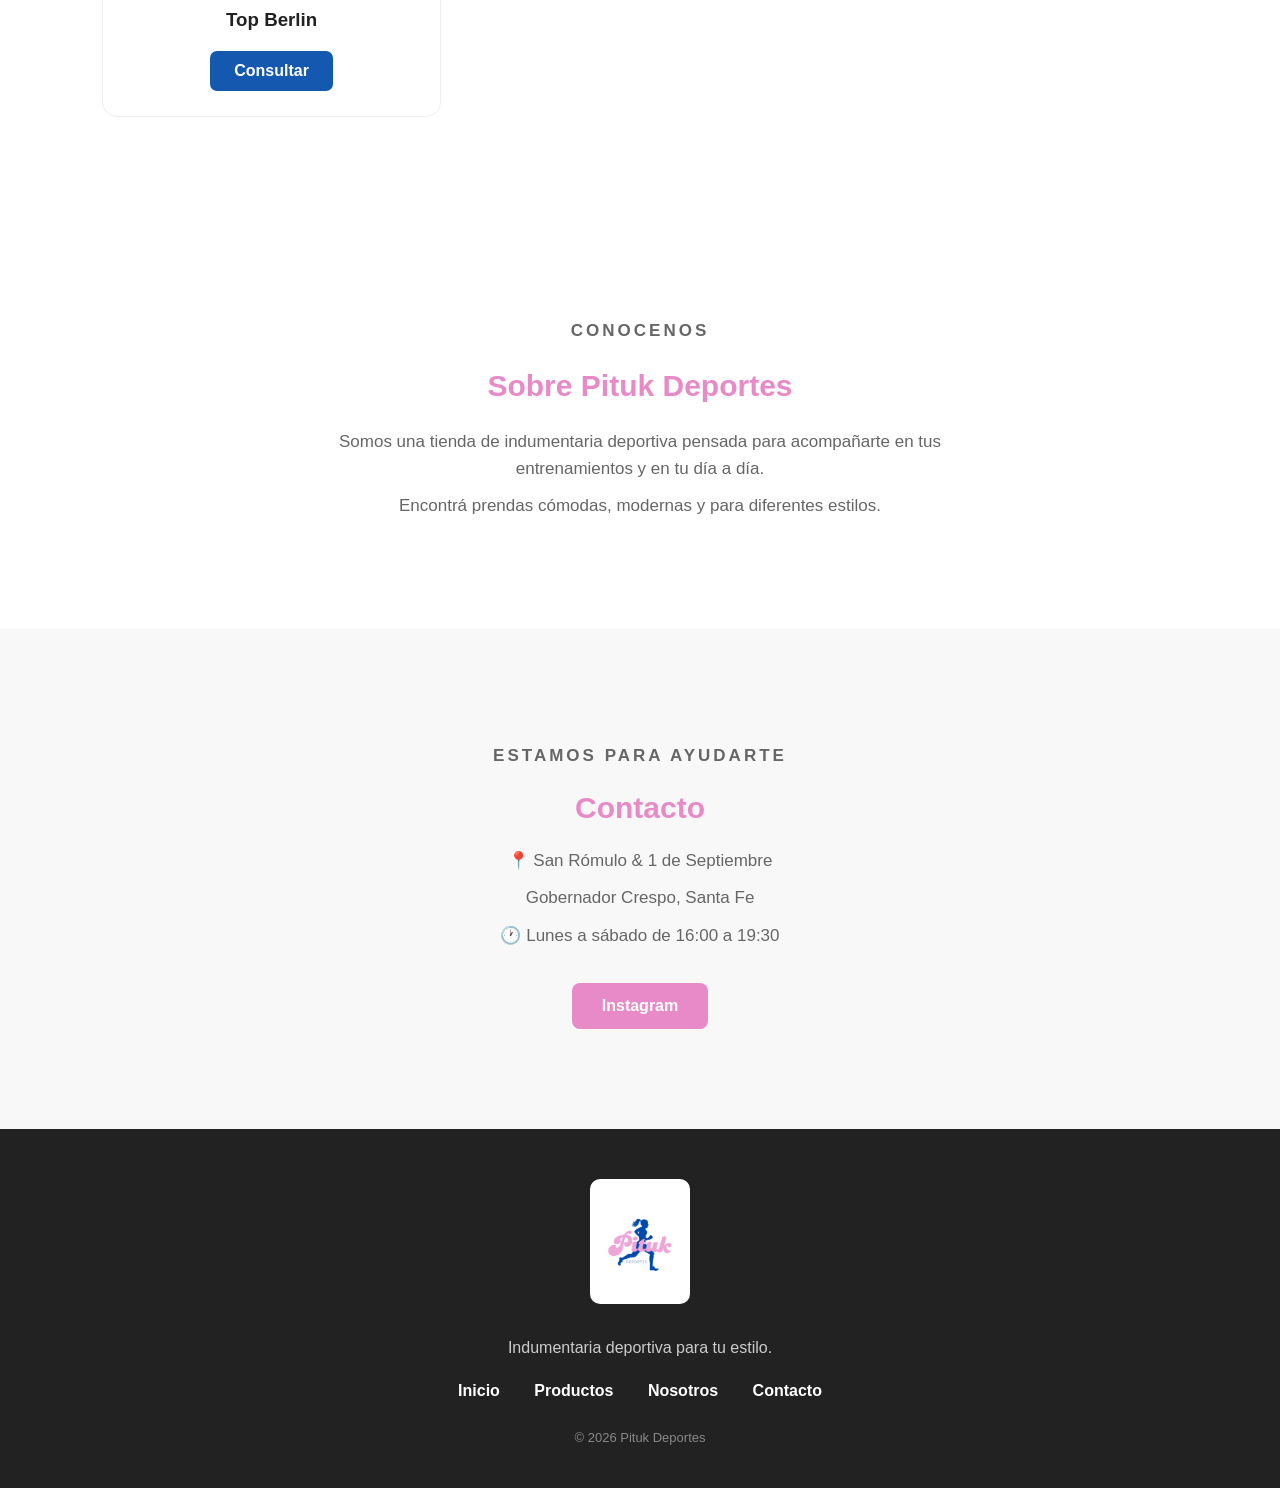
==== commit 4b3311cb: "index.html" ====
--- a/index.html
+++ b/index.html
@@ -19,7 +19,7 @@
 
     <nav>
         <img class="logo-menu"
-             src="imagenes/logo-pituk-deportes.jpg"
+             src="imagenes/Logo-Pituk-Deportes.JPG"
              alt="Logo de Pituk Deportes">
 
         <div class="menu-links">
@@ -271,7 +271,7 @@
     <footer>
 
         <img
-            src="imagenes/logo-pituk-deportes.jpg"
+            src="imagenes/Logo-Pituk-Deportes.JPG"
             alt="Logo de Pituk Deportes">
 
         <p>
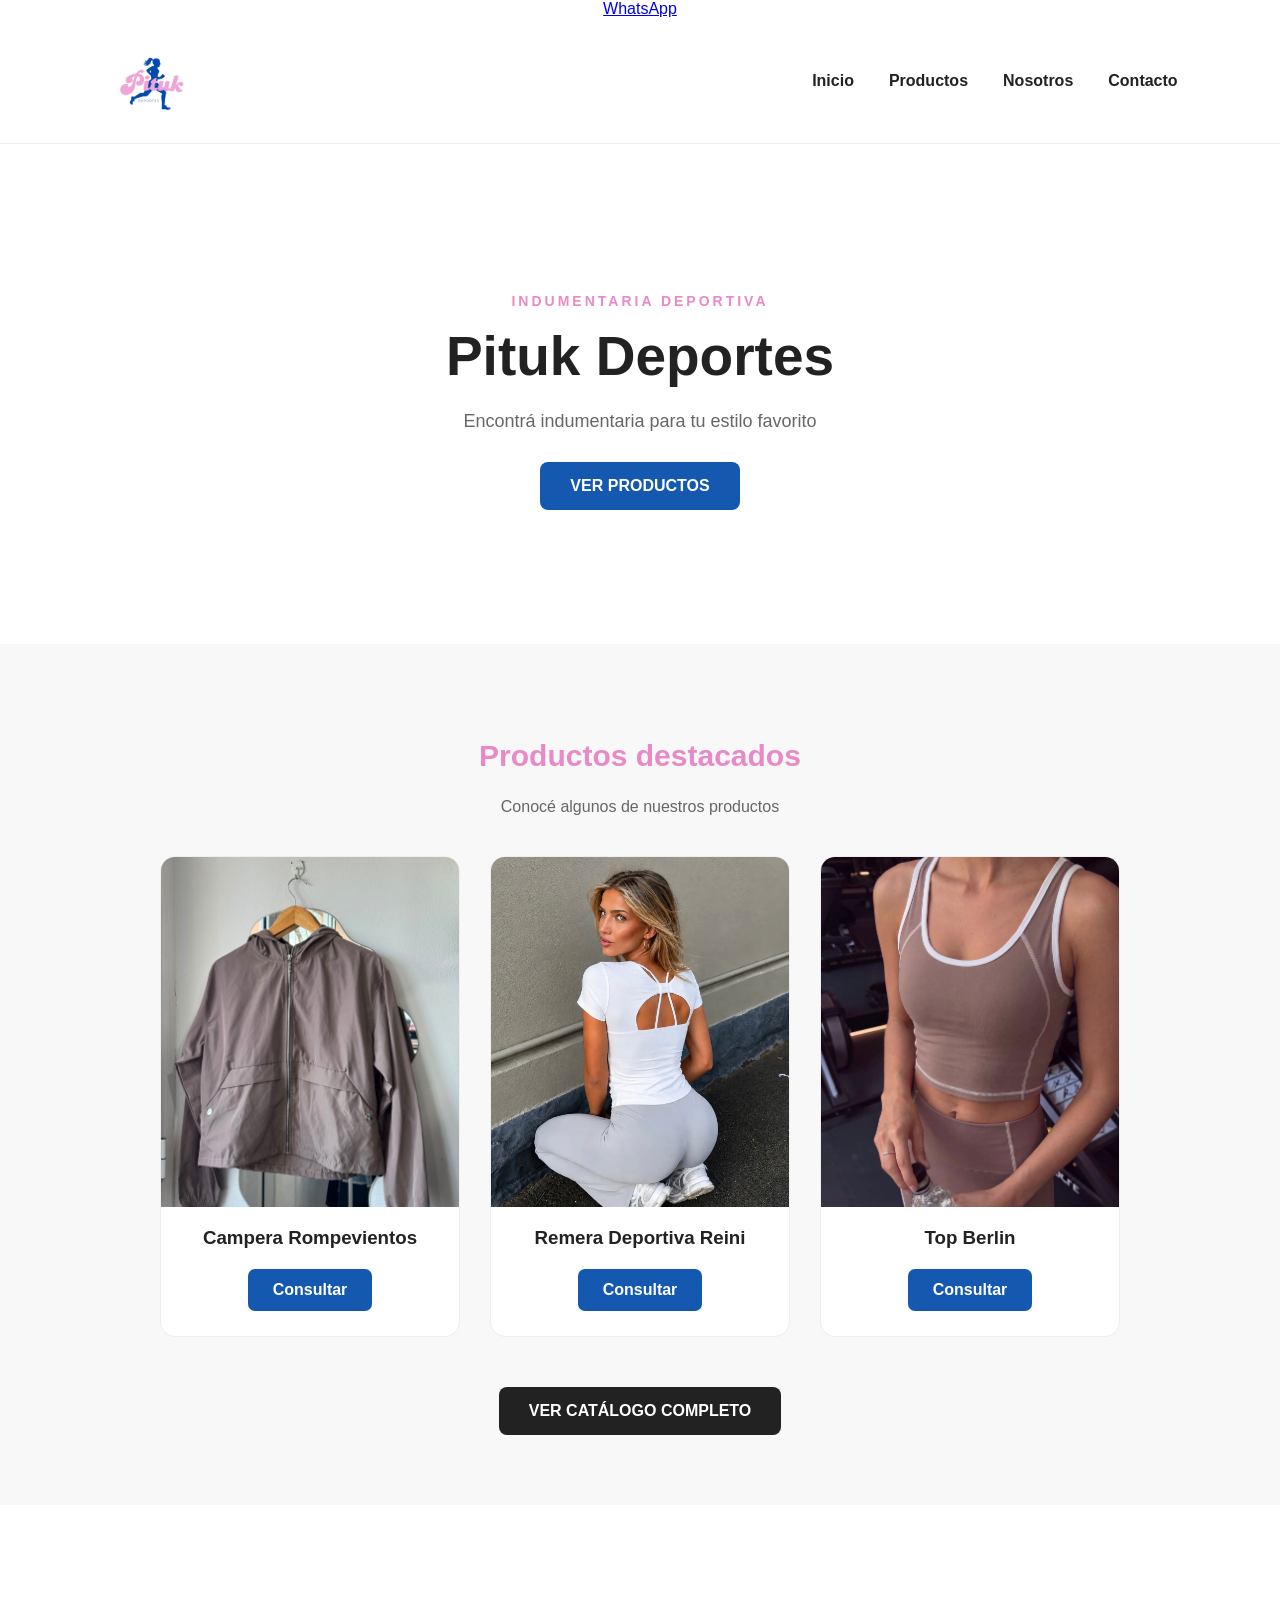
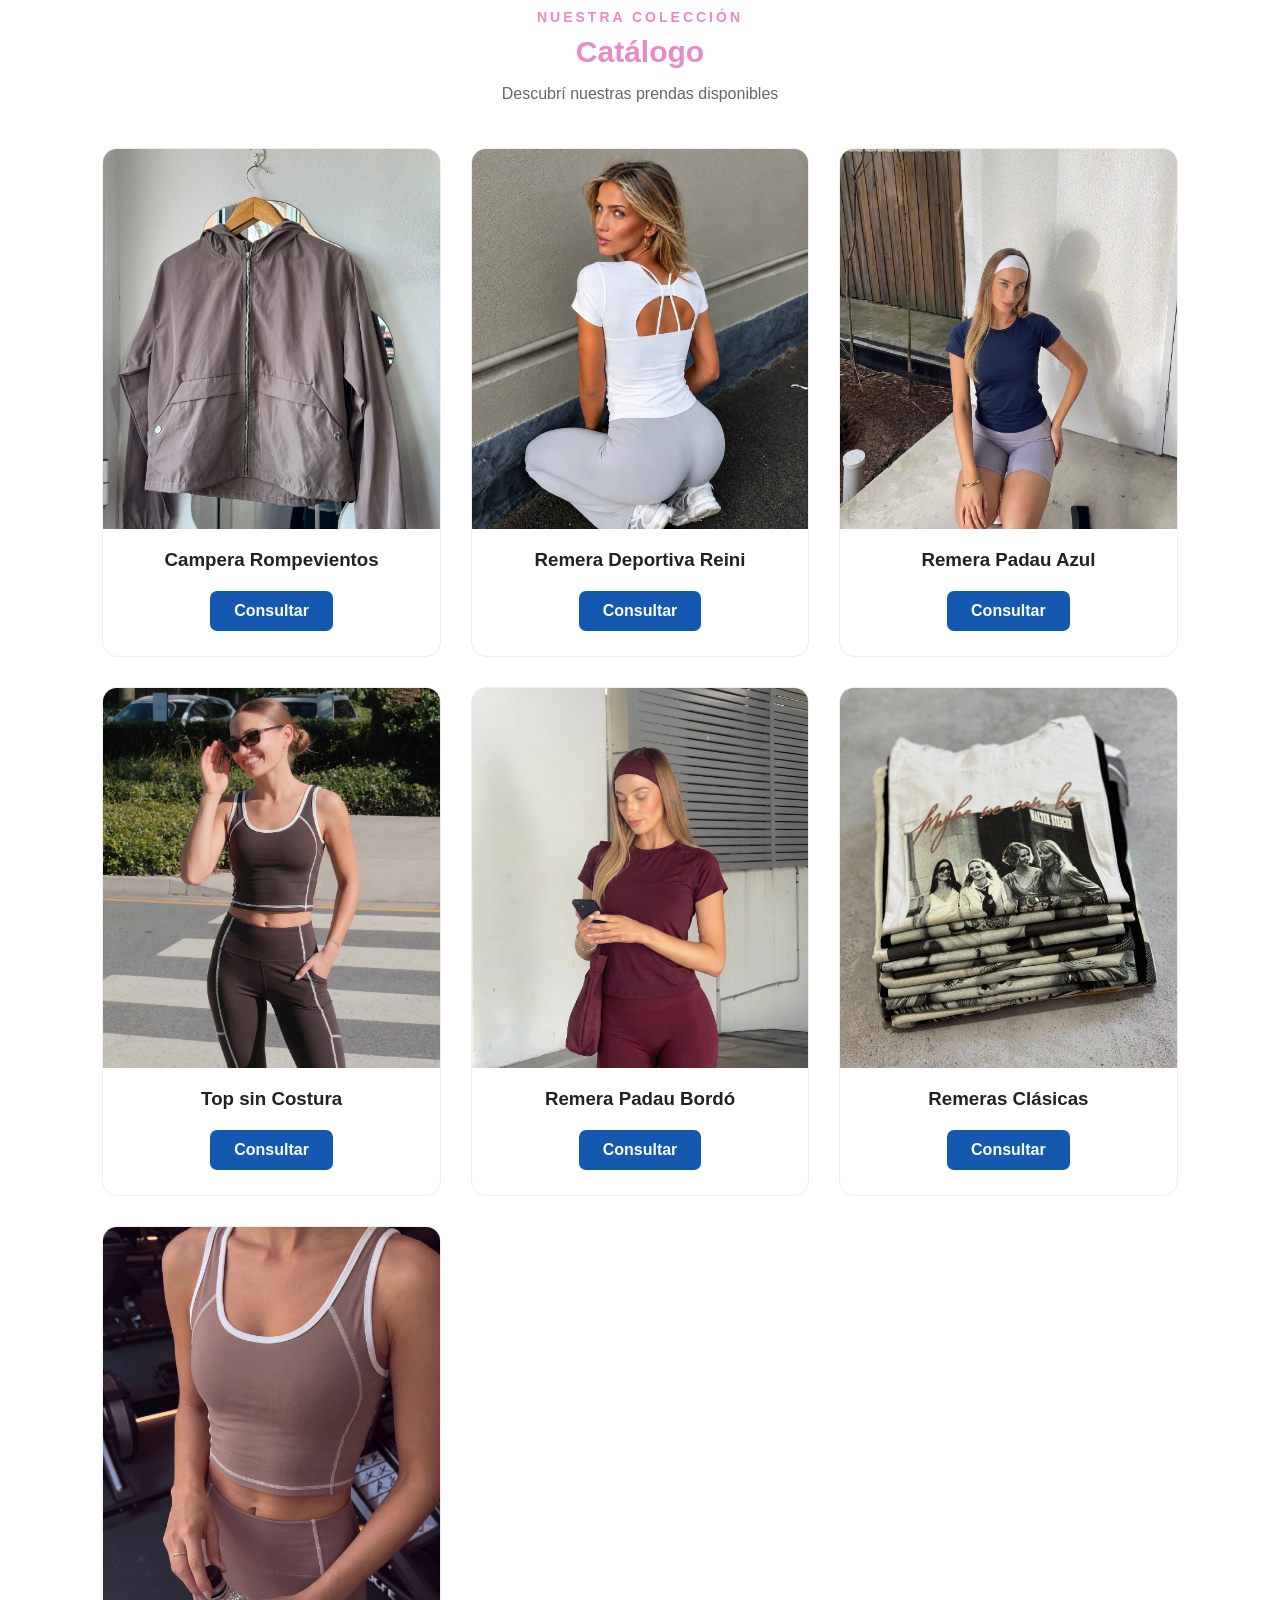
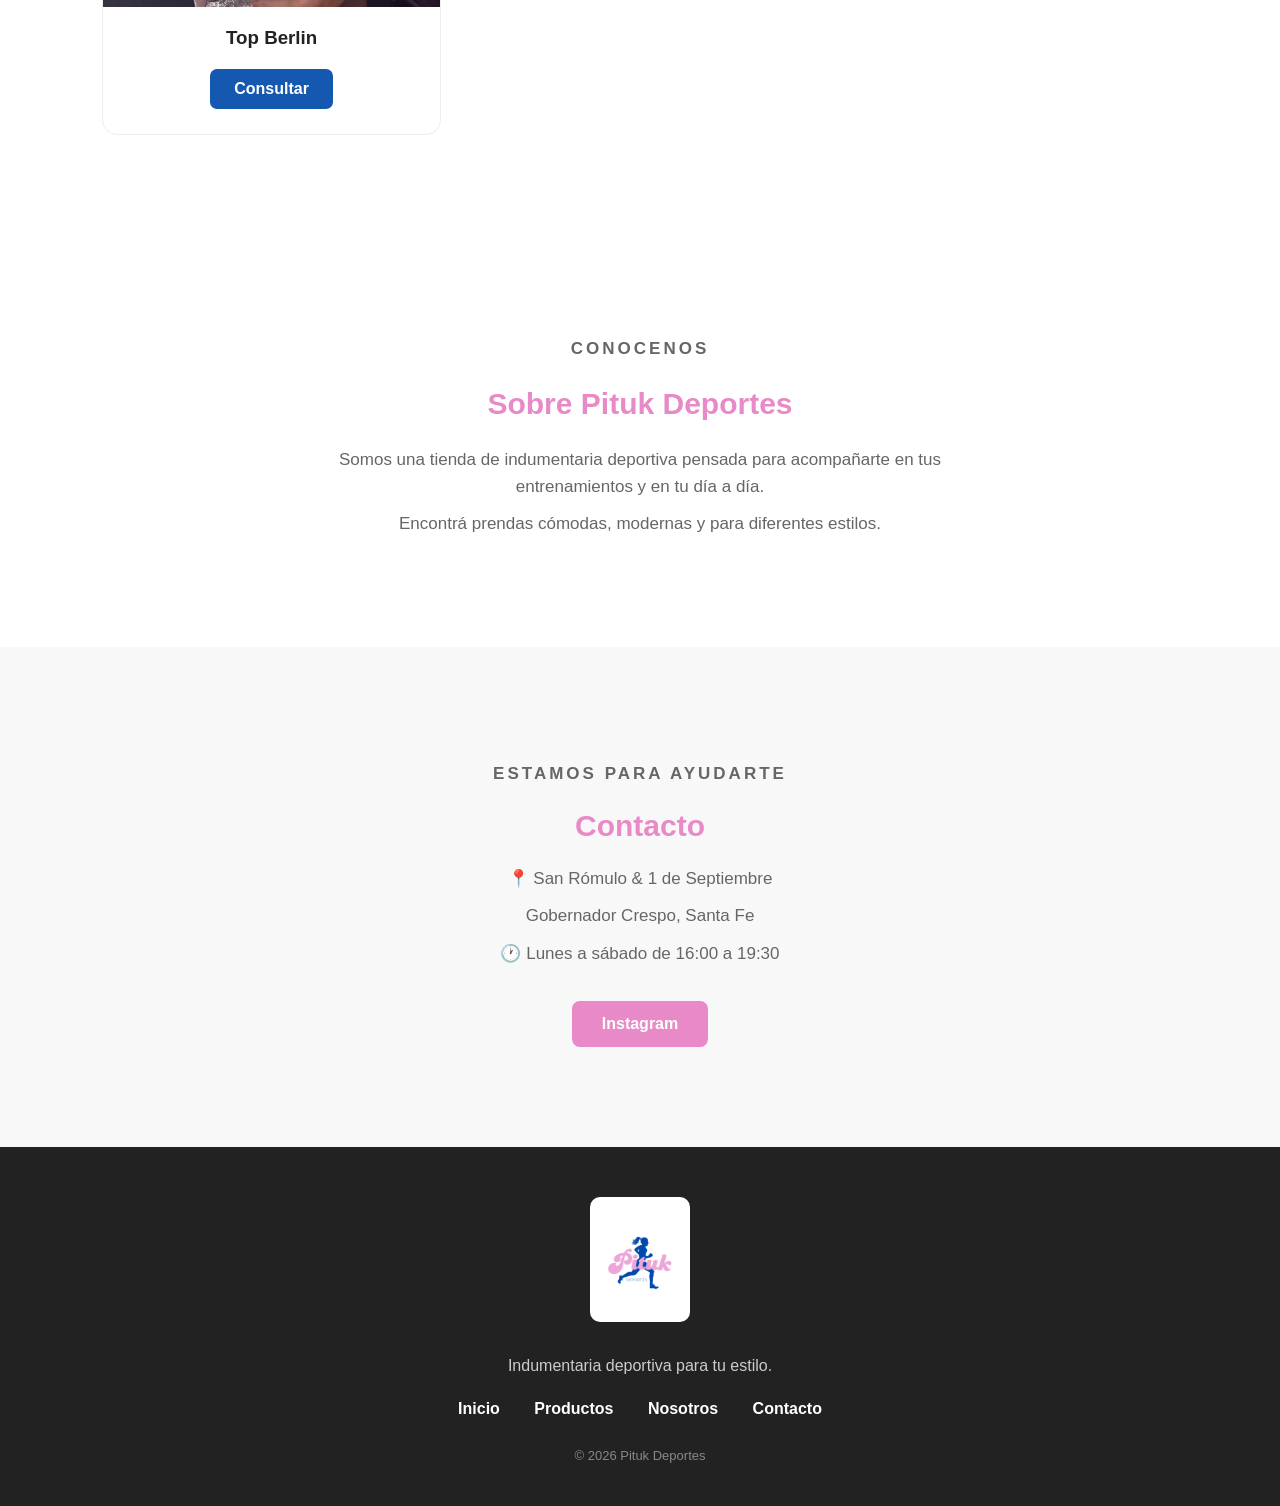
==== commit ad9880ec: "index.html" ====
--- a/index.html
+++ b/index.html
@@ -12,6 +12,13 @@
     <link rel="stylesheet" href="estilos.css">
 </head>
 
+<a
+    class="whatsapp-flotante"
+    href="https://wa.me/5493498449902?text=Hola%2C%20quer%C3%ADa%20hacer%20una%20consulta%20sobre%20Pituk%20Deportes."
+    target="_blank"
+    aria-label="Contactar por WhatsApp">
+    WhatsApp
+</a>
 
 <body id="inicio">
 
@@ -142,7 +149,12 @@
 
                 <h3>Campera Rompevientos</h3>
 
-                <a href="#contacto">Consultar</a>
+                <a
+                    href="https://wa.me/5493498449902?text=Hola%2C%20quer%C3%ADa%20consultar%20por%20la%20Campera%20Rompevientos%20de%20Pituk%20Deportes."
+                    class="boton-consultar"
+                    target="_blank">
+                    Consultar
+                </a>
             </div>
 
 
@@ -152,9 +164,13 @@
 
                 <h3>Remera Deportiva Reini</h3>
 
-                <a href="#contacto">Consultar</a>
-            </div>
-
+                <a
+                    href="https://wa.me/5493498449902?text=Hola%2C%20quer%C3%ADa%20consultar%20por%20la%20Remera%20Deportiva%20Reini%20de%20Pituk%20Deportes."
+                    class="boton-consultar"
+                    target="_blank">
+                    Consultar
+                </a>
+            </div>
 
             <div class="item-catalogo">
                 <img src="imagenes/Remera-Padau-Azul-L.png"
@@ -162,7 +178,12 @@
 
                 <h3>Remera Padau Azul</h3>
 
-                <a href="#contacto">Consultar</a>
+                <a
+                    href="https://wa.me/5493498449902?text=Hola%2C%20quer%C3%ADa%20consultar%20por%20la%20Remera%20Padau%20Azul%20de%20Pituk%20Deportes."
+                    target="_blank">
+                    Consultar
+                </a>
+
             </div>
 
 
@@ -172,7 +193,12 @@
 
                 <h3>Top sin Costura</h3>
 
-                <a href="#contacto">Consultar</a>
+                <a
+                    href="https://wa.me/5493498449902?text=Hola%2C%20quer%C3%ADa%20consultar%20por%20el%20Top%20sin%20Costura%20de%20Pituk%20Deportes."
+                    target="_blank">
+                    Consultar
+                </a>
+
             </div>
 
 
@@ -182,7 +208,12 @@
 
                 <h3>Remera Padau Bordó</h3>
 
-                <a href="#contacto">Consultar</a>
+                <a
+                  href="https://wa.me/5493498449902?text=Hola%2C%20quer%C3%ADa%20consultar%20por%20la%20Remera%20Padau%20Bord%C3%B3%20de%20Pituk%20Deportes."
+                 target="_blank">
+                Consultar
+                </a>
+
             </div>
 
 
@@ -192,7 +223,12 @@
 
                 <h3>Remeras Clásicas</h3>
 
-                <a href="#contacto">Consultar</a>
+                <a
+                    href="https://wa.me/5493498449902?text=Hola%2C%20quer%C3%ADa%20consultar%20por%20las%20Remeras%20Cl%C3%A1sicas%20de%20Pituk%20Deportes."
+                    target="_blank">
+                    Consultar
+                </a>
+
             </div>
 
 
@@ -202,7 +238,12 @@
 
                 <h3>Top Berlin</h3>
 
-                <a href="#contacto">Consultar</a>
+                <a
+                    href="https://wa.me/5493498449902?text=Hola%2C%20quer%C3%ADa%20consultar%20por%20el%20Top%20Berlin%20de%20Pituk%20Deportes."
+                    class="boton-consultar"
+                    target="_blank">
+                    Consultar
+                </a>
             </div>
 
         </div>
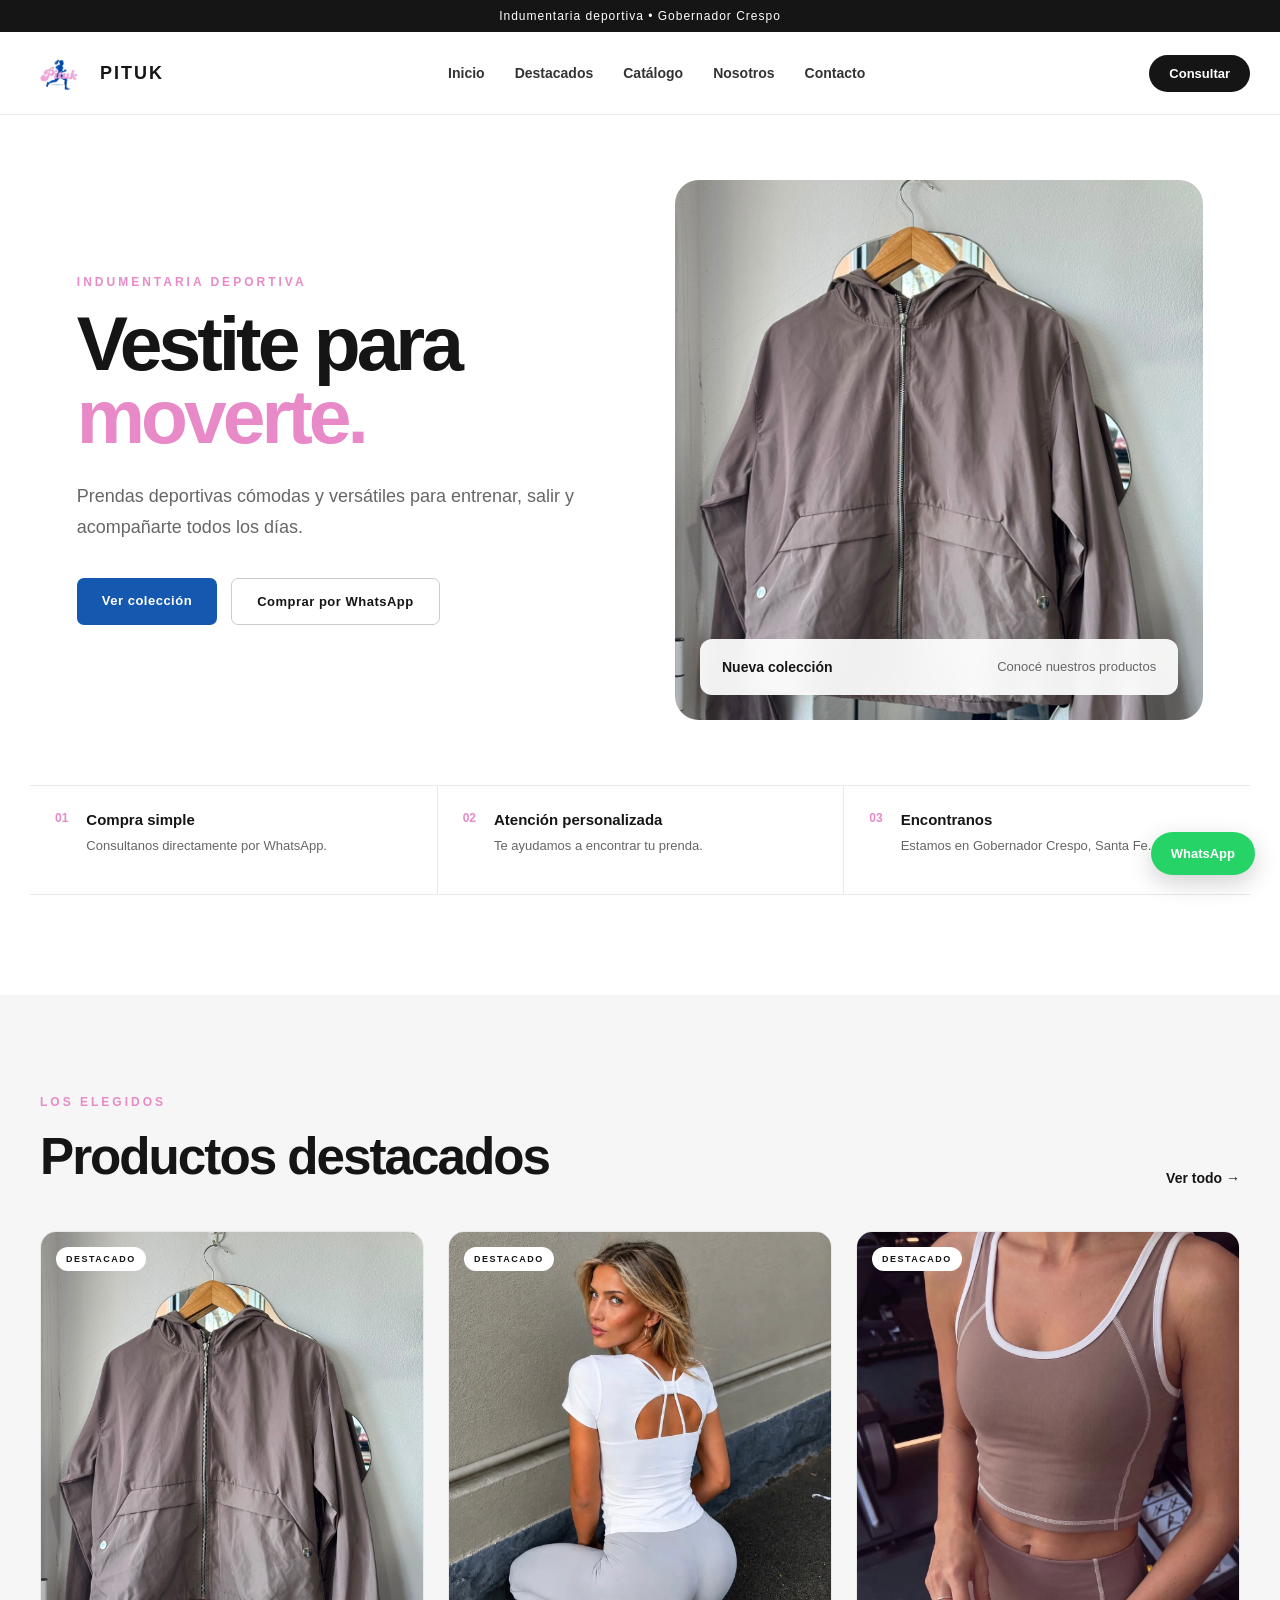
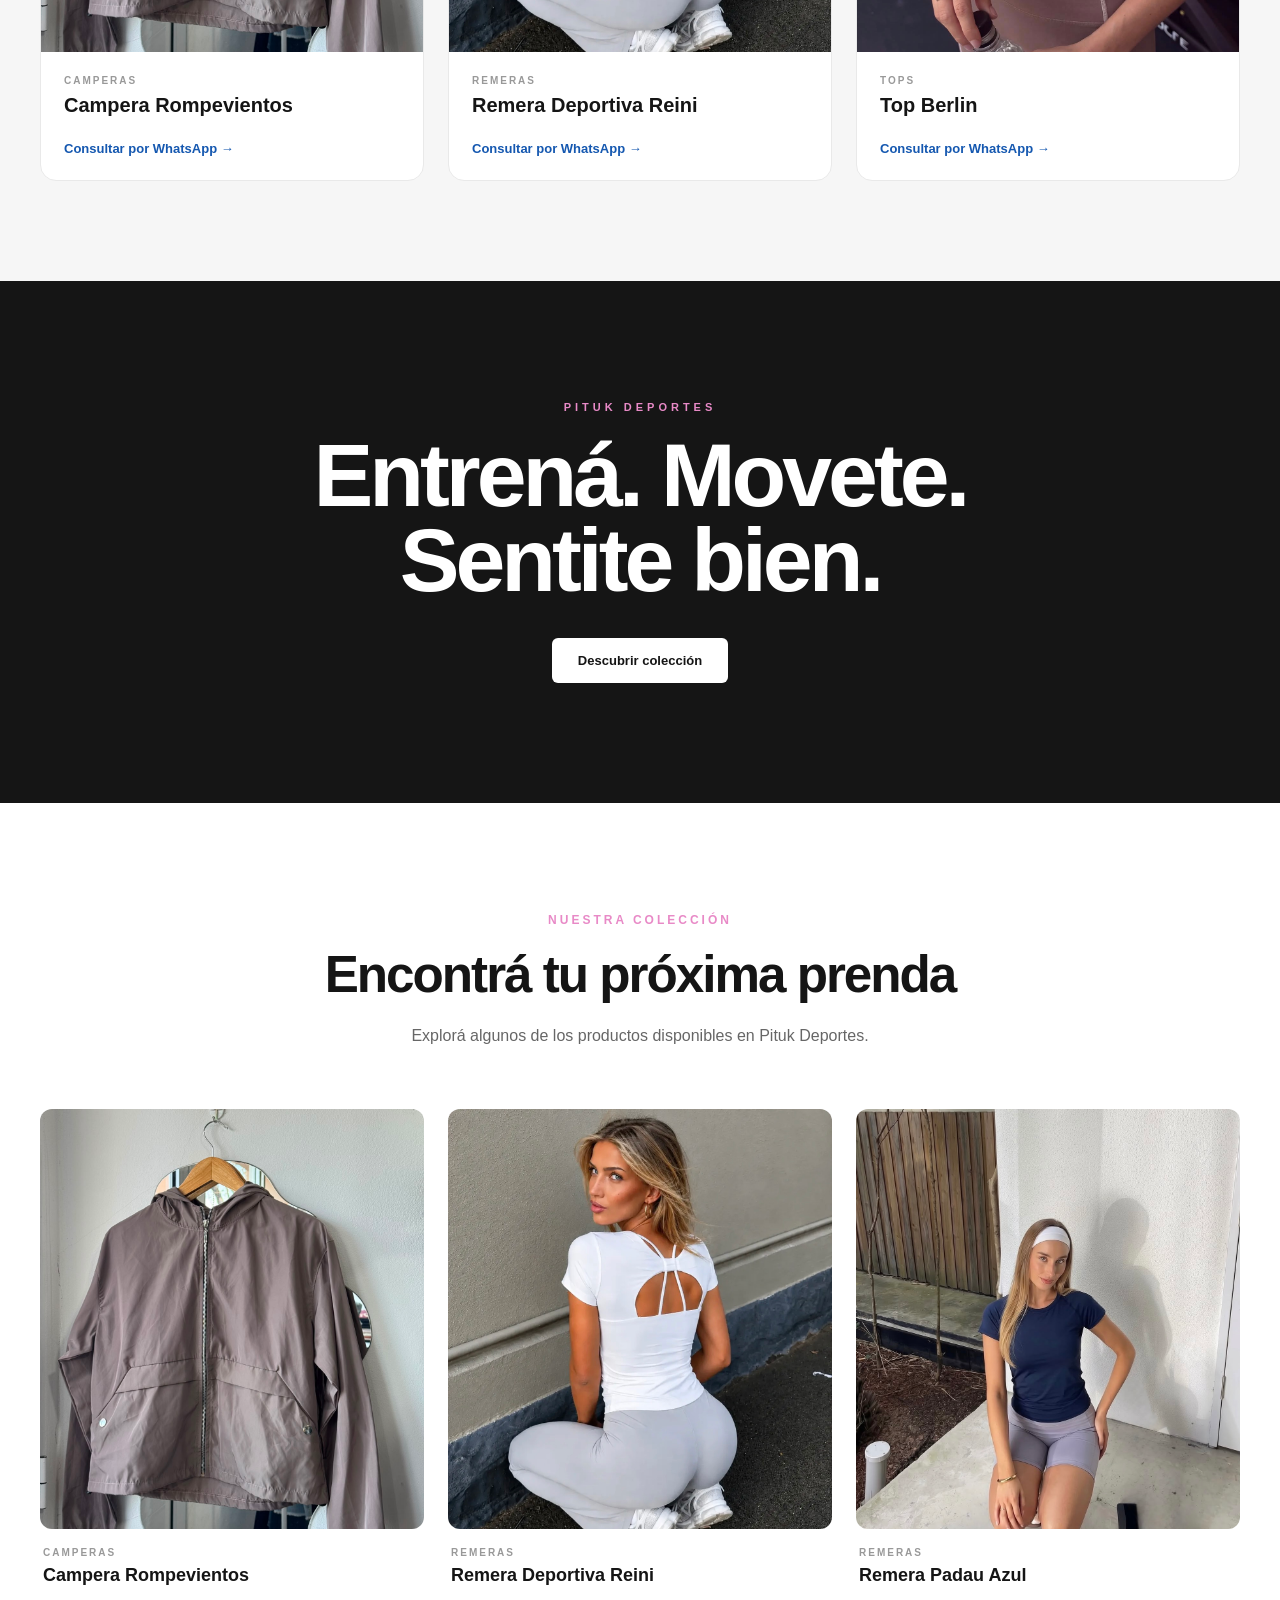
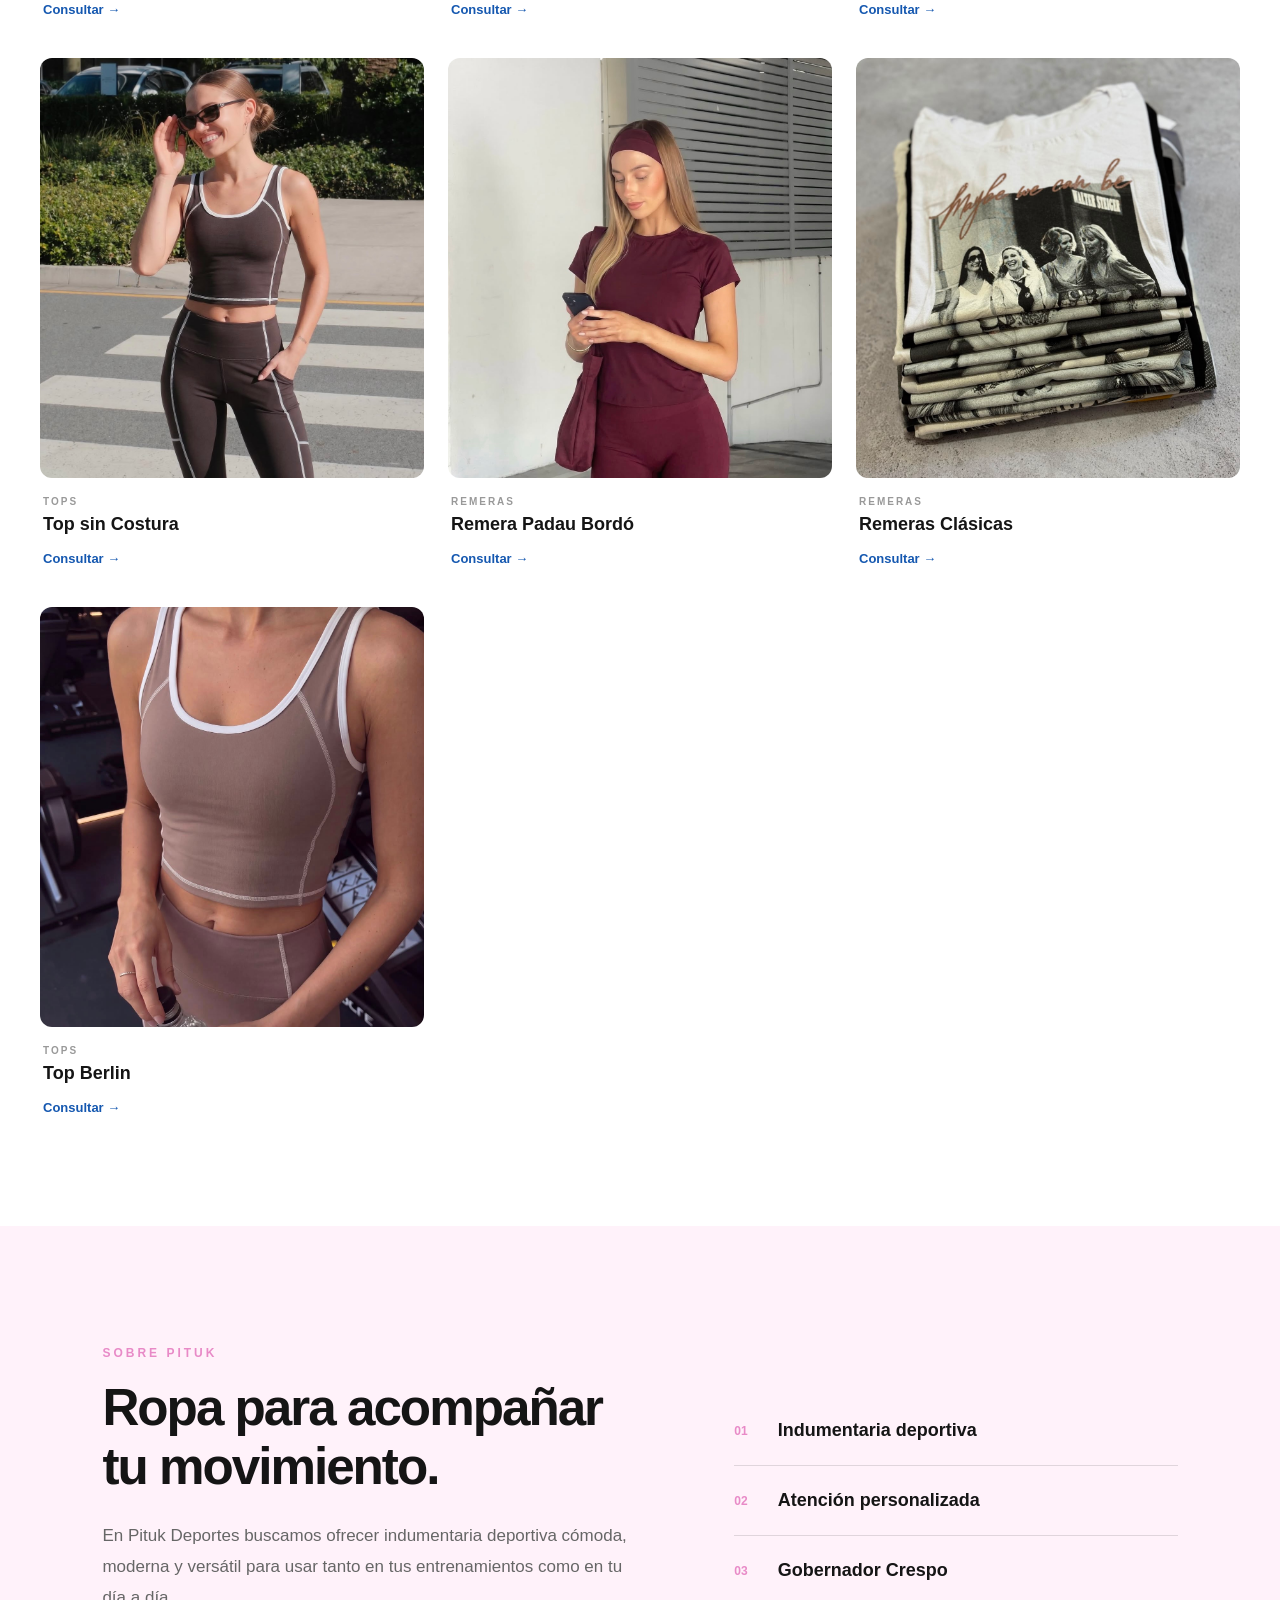
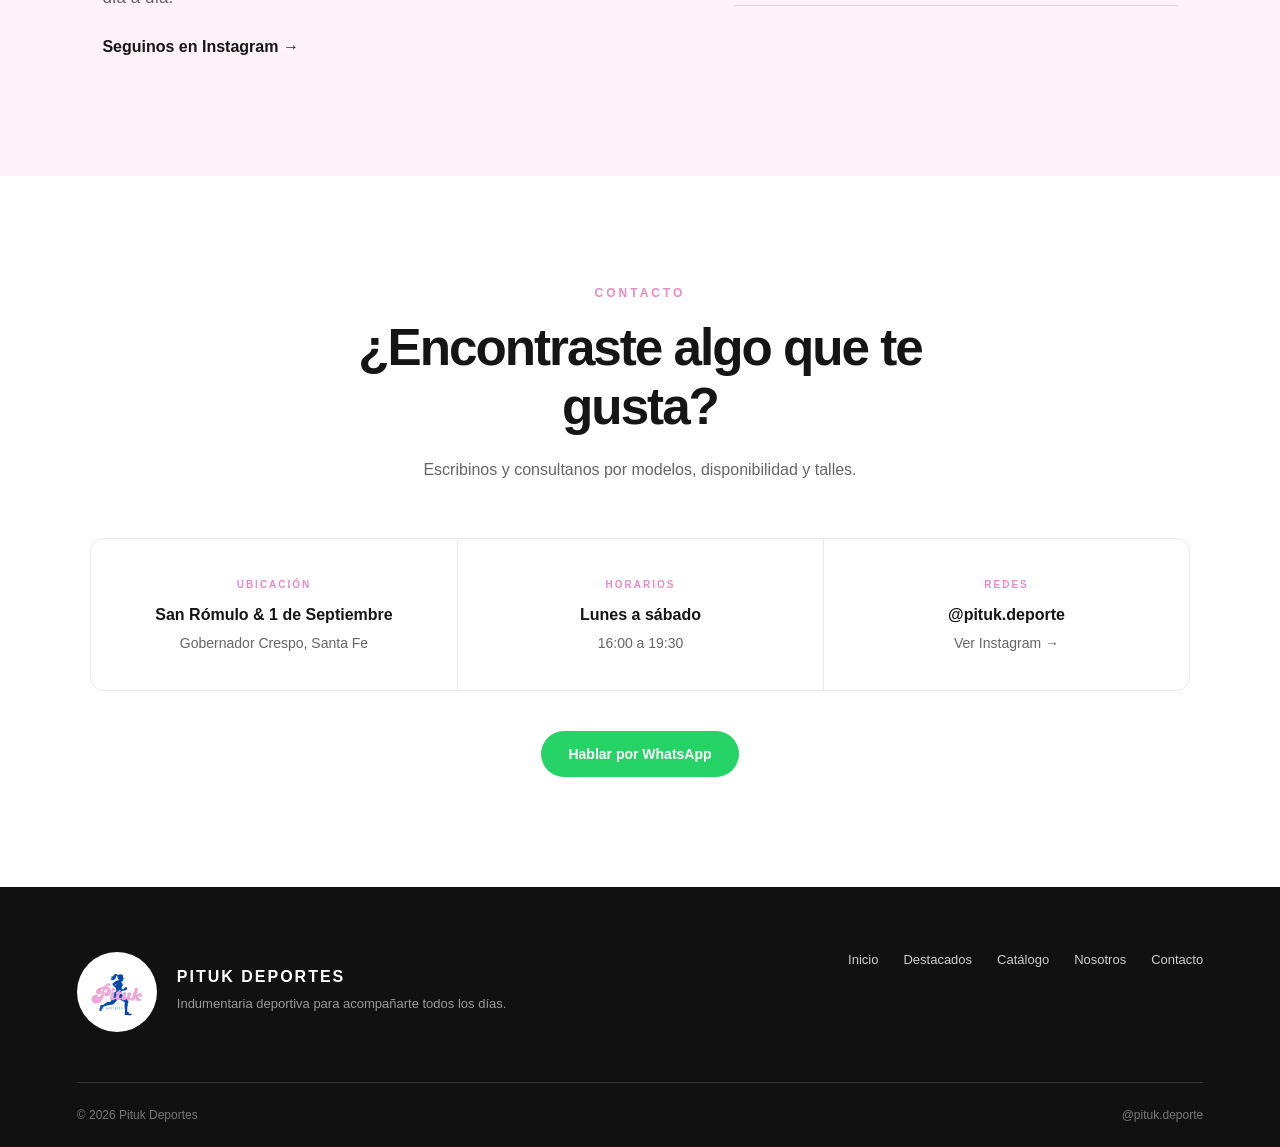
==== commit 20cbe996: "index.html" ====
--- a/index.html
+++ b/index.html
@@ -1,343 +1,769 @@
 <!DOCTYPE html>
-
 <html lang="es">
 
 <head>
     <meta charset="UTF-8">
-
     <meta name="viewport" content="width=device-width, initial-scale=1.0">
 
-    <title>Pituk Deportes</title>
+    <meta name="description"
+        content="Pituk Deportes - Indumentaria deportiva en Gobernador Crespo, Santa Fe.">
+
+    <title>Pituk Deportes | Indumentaria deportiva</title>
 
     <link rel="stylesheet" href="estilos.css">
 </head>
 
-<a
-    class="whatsapp-flotante"
-    href="https://wa.me/5493498449902?text=Hola%2C%20quer%C3%ADa%20hacer%20una%20consulta%20sobre%20Pituk%20Deportes."
-    target="_blank"
-    aria-label="Contactar por WhatsApp">
-    WhatsApp
-</a>
 
 <body id="inicio">
 
-    <!-- MENÚ -->
-
-    <nav>
-        <img class="logo-menu"
-             src="imagenes/Logo-Pituk-Deportes.JPG"
-             alt="Logo de Pituk Deportes">
-
-        <div class="menu-links">
-            <a href="#inicio">Inicio</a>
-            <a href="#productos">Productos</a>
-            <a href="#nosotros">Nosotros</a>
-            <a href="#contacto">Contacto</a>
-        </div>
-    </nav>
-
-
-    <!-- INICIO -->
-
-    <section class="inicio">
-
-        <p class="subtitulo">
-            INDUMENTARIA DEPORTIVA
-        </p>
-
-        <h1>Pituk Deportes</h1>
-
-        <p class="descripcion">
-            Encontrá indumentaria para tu estilo favorito
-        </p>
-
-        <a class="boton-productos" href="#productos">
-            VER PRODUCTOS
-        </a>
-
-    </section>
-
-
-    <!-- PRODUCTOS DESTACADOS -->
-
-    <section class="productos" id="productos">
-
-        <h2>Productos destacados</h2>
-
-        <p class="texto-productos">
-            Conocé algunos de nuestros productos
-        </p>
-
-
-        <div class="contenedor-productos">
-
-            <div class="producto">
+    <!-- =========================
+         BARRA SUPERIOR
+    ========================== -->
+
+    <div class="barra-superior">
+        <p>Indumentaria deportiva • Gobernador Crespo</p>
+    </div>
+
+
+    <!-- =========================
+         MENÚ
+    ========================== -->
+
+    <header class="header">
+
+        <nav class="navbar">
+
+            <a href="#inicio" class="marca">
+                <img
+                    class="logo-menu"
+                    src="imagenes/Logo-Pituk-Deportes.JPG"
+                    alt="Logo de Pituk Deportes">
+
+                <span>PITUK</span>
+            </a>
+
+
+            <div class="menu-links">
+                <a href="#inicio">Inicio</a>
+                <a href="#productos">Destacados</a>
+                <a href="#catalogo">Catálogo</a>
+                <a href="#nosotros">Nosotros</a>
+                <a href="#contacto">Contacto</a>
+            </div>
+
+
+            <a
+                class="boton-nav"
+                href="https://wa.me/5493498449902?text=Hola%2C%20quer%C3%ADa%20hacer%20una%20consulta%20sobre%20Pituk%20Deportes."
+                target="_blank">
+
+                Consultar
+            </a>
+
+        </nav>
+
+    </header>
+
+
+    <main>
+
+        <!-- =========================
+             PORTADA
+        ========================== -->
+
+        <section class="inicio">
+
+            <div class="inicio-contenido">
+
+                <p class="etiqueta">
+                    INDUMENTARIA DEPORTIVA
+                </p>
+
+                <h1>
+                    Vestite para
+                    <span>moverte.</span>
+                </h1>
+
+                <p class="descripcion">
+                    Prendas deportivas cómodas y versátiles para
+                    entrenar, salir y acompañarte todos los días.
+                </p>
+
+
+                <div class="botones-inicio">
+
+                    <a
+                        class="boton-principal"
+                        href="#catalogo">
+
+                        Ver colección
+                    </a>
+
+                    <a
+                        class="boton-secundario"
+                        href="https://wa.me/5493498449902?text=Hola%2C%20quer%C3%ADa%20hacer%20una%20consulta%20sobre%20Pituk%20Deportes."
+                        target="_blank">
+
+                        Comprar por WhatsApp
+                    </a>
+
+                </div>
+
+            </div>
+
+
+            <div class="inicio-imagen">
 
                 <img
                     src="imagenes/Camperas-Rompevientos.jpeg"
-                    alt="Campera rompevientos">
-
-                <h3>Campera Rompevientos</h3>
-
-                <a href="#contacto" class="boton-consultar">
-                    Consultar
+                    alt="Indumentaria Pituk Deportes">
+
+                <div class="inicio-etiqueta">
+                    <strong>Nueva colección</strong>
+                    <span>Conocé nuestros productos</span>
+                </div>
+
+            </div>
+
+        </section>
+
+
+        <!-- =========================
+             BENEFICIOS
+        ========================== -->
+
+        <section class="beneficios">
+
+            <div class="beneficio">
+                <span>01</span>
+
+                <div>
+                    <h3>Compra simple</h3>
+                    <p>Consultanos directamente por WhatsApp.</p>
+                </div>
+            </div>
+
+
+            <div class="beneficio">
+                <span>02</span>
+
+                <div>
+                    <h3>Atención personalizada</h3>
+                    <p>Te ayudamos a encontrar tu prenda.</p>
+                </div>
+            </div>
+
+
+            <div class="beneficio">
+                <span>03</span>
+
+                <div>
+                    <h3>Encontranos</h3>
+                    <p>Estamos en Gobernador Crespo, Santa Fe.</p>
+                </div>
+            </div>
+
+        </section>
+
+
+        <!-- =========================
+             PRODUCTOS DESTACADOS
+        ========================== -->
+
+        <section class="productos" id="productos">
+
+            <div class="encabezado-seccion">
+
+                <div>
+                    <p class="etiqueta">LOS ELEGIDOS</p>
+                    <h2>Productos destacados</h2>
+                </div>
+
+                <a href="#catalogo">
+                    Ver todo →
                 </a>
 
             </div>
 
 
-            <div class="producto">
+            <div class="contenedor-productos">
+
+
+                <!-- CAMPERA -->
+
+                <article class="producto">
+
+                    <div class="producto-imagen">
+
+                        <span class="badge">
+                            DESTACADO
+                        </span>
+
+                        <img
+                            src="imagenes/Camperas-Rompevientos.jpeg"
+                            alt="Campera Rompevientos">
+
+                    </div>
+
+                    <div class="producto-info">
+
+                        <p class="categoria">
+                            CAMPERAS
+                        </p>
+
+                        <h3>
+                            Campera Rompevientos
+                        </h3>
+
+                        <a
+                            href="https://wa.me/5493498449902?text=Hola%2C%20quer%C3%ADa%20consultar%20por%20la%20Campera%20Rompevientos%20de%20Pituk%20Deportes."
+                            target="_blank">
+
+                            Consultar por WhatsApp →
+                        </a>
+
+                    </div>
+
+                </article>
+
+
+                <!-- REMERA REINI -->
+
+                <article class="producto">
+
+                    <div class="producto-imagen">
+
+                        <span class="badge">
+                            DESTACADO
+                        </span>
+
+                        <img
+                            src="imagenes/Remera-Deportiva-Reini.png"
+                            alt="Remera Deportiva Reini">
+
+                    </div>
+
+                    <div class="producto-info">
+
+                        <p class="categoria">
+                            REMERAS
+                        </p>
+
+                        <h3>
+                            Remera Deportiva Reini
+                        </h3>
+
+                        <a
+                            href="https://wa.me/5493498449902?text=Hola%2C%20quer%C3%ADa%20consultar%20por%20la%20Remera%20Deportiva%20Reini%20de%20Pituk%20Deportes."
+                            target="_blank">
+
+                            Consultar por WhatsApp →
+                        </a>
+
+                    </div>
+
+                </article>
+
+
+                <!-- TOP BERLIN -->
+
+                <article class="producto">
+
+                    <div class="producto-imagen">
+
+                        <span class="badge">
+                            DESTACADO
+                        </span>
+
+                        <img
+                            src="imagenes/Top-Berlin.jpeg"
+                            alt="Top Berlin">
+
+                    </div>
+
+                    <div class="producto-info">
+
+                        <p class="categoria">
+                            TOPS
+                        </p>
+
+                        <h3>
+                            Top Berlin
+                        </h3>
+
+                        <a
+                            href="https://wa.me/5493498449902?text=Hola%2C%20quer%C3%ADa%20consultar%20por%20el%20Top%20Berlin%20de%20Pituk%20Deportes."
+                            target="_blank">
+
+                            Consultar por WhatsApp →
+                        </a>
+
+                    </div>
+
+                </article>
+
+            </div>
+
+        </section>
+
+
+        <!-- =========================
+             BANNER
+        ========================== -->
+
+        <section class="banner">
+
+            <p>PITUK DEPORTES</p>
+
+            <h2>
+                Entrená. Movete.<br>
+                Sentite bien.
+            </h2>
+
+            <a href="#catalogo">
+                Descubrir colección
+            </a>
+
+        </section>
+
+
+        <!-- =========================
+             CATÁLOGO
+        ========================== -->
+
+        <section class="catalogo" id="catalogo">
+
+            <div class="titulo-catalogo">
+
+                <p class="etiqueta">
+                    NUESTRA COLECCIÓN
+                </p>
+
+                <h2>Encontrá tu próxima prenda</h2>
+
+                <p>
+                    Explorá algunos de los productos disponibles
+                    en Pituk Deportes.
+                </p>
+
+            </div>
+
+
+            <div class="grilla-catalogo">
+
+
+                <!-- 1 -->
+
+                <article class="item-catalogo">
+
+                    <div class="imagen-catalogo">
+                        <img
+                            src="imagenes/Camperas-Rompevientos.jpeg"
+                            alt="Campera Rompevientos">
+                    </div>
+
+                    <div class="info-catalogo">
+
+                        <p>Camperas</p>
+
+                        <h3>Campera Rompevientos</h3>
+
+                        <a
+                            href="https://wa.me/5493498449902?text=Hola%2C%20quer%C3%ADa%20consultar%20por%20la%20Campera%20Rompevientos%20de%20Pituk%20Deportes."
+                            target="_blank">
+
+                            Consultar →
+                        </a>
+
+                    </div>
+
+                </article>
+
+
+                <!-- 2 -->
+
+                <article class="item-catalogo">
+
+                    <div class="imagen-catalogo">
+                        <img
+                            src="imagenes/Remera-Deportiva-Reini.png"
+                            alt="Remera Deportiva Reini">
+                    </div>
+
+                    <div class="info-catalogo">
+
+                        <p>Remeras</p>
+
+                        <h3>Remera Deportiva Reini</h3>
+
+                        <a
+                            href="https://wa.me/5493498449902?text=Hola%2C%20quer%C3%ADa%20consultar%20por%20la%20Remera%20Deportiva%20Reini%20de%20Pituk%20Deportes."
+                            target="_blank">
+
+                            Consultar →
+                        </a>
+
+                    </div>
+
+                </article>
+
+
+                <!-- 3 -->
+
+                <article class="item-catalogo">
+
+                    <div class="imagen-catalogo">
+                        <img
+                            src="imagenes/Remera-Padau-Azul-L.png"
+                            alt="Remera Padau Azul">
+                    </div>
+
+                    <div class="info-catalogo">
+
+                        <p>Remeras</p>
+
+                        <h3>Remera Padau Azul</h3>
+
+                        <a
+                            href="https://wa.me/5493498449902?text=Hola%2C%20quer%C3%ADa%20consultar%20por%20la%20Remera%20Padau%20Azul%20de%20Pituk%20Deportes."
+                            target="_blank">
+
+                            Consultar →
+                        </a>
+
+                    </div>
+
+                </article>
+
+
+                <!-- 4 -->
+
+                <article class="item-catalogo">
+
+                    <div class="imagen-catalogo">
+                        <img
+                            src="imagenes/Tops-sin-costura.png"
+                            alt="Top sin Costura">
+                    </div>
+
+                    <div class="info-catalogo">
+
+                        <p>Tops</p>
+
+                        <h3>Top sin Costura</h3>
+
+                        <a
+                            href="https://wa.me/5493498449902?text=Hola%2C%20quer%C3%ADa%20consultar%20por%20el%20Top%20sin%20Costura%20de%20Pituk%20Deportes."
+                            target="_blank">
+
+                            Consultar →
+                        </a>
+
+                    </div>
+
+                </article>
+
+
+                <!-- 5 -->
+
+                <article class="item-catalogo">
+
+                    <div class="imagen-catalogo">
+                        <img
+                            src="imagenes/Remera-Padau-Bordo-L.png"
+                            alt="Remera Padau Bordó">
+                    </div>
+
+                    <div class="info-catalogo">
+
+                        <p>Remeras</p>
+
+                        <h3>Remera Padau Bordó</h3>
+
+                        <a
+                            href="https://wa.me/5493498449902?text=Hola%2C%20quer%C3%ADa%20consultar%20por%20la%20Remera%20Padau%20Bord%C3%B3%20de%20Pituk%20Deportes."
+                            target="_blank">
+
+                            Consultar →
+                        </a>
+
+                    </div>
+
+                </article>
+
+
+                <!-- 6 -->
+
+                <article class="item-catalogo">
+
+                    <div class="imagen-catalogo">
+                        <img
+                            src="imagenes/Remeras-Clasicas.jpeg"
+                            alt="Remeras Clásicas">
+                    </div>
+
+                    <div class="info-catalogo">
+
+                        <p>Remeras</p>
+
+                        <h3>Remeras Clásicas</h3>
+
+                        <a
+                            href="https://wa.me/5493498449902?text=Hola%2C%20quer%C3%ADa%20consultar%20por%20las%20Remeras%20Cl%C3%A1sicas%20de%20Pituk%20Deportes."
+                            target="_blank">
+
+                            Consultar →
+                        </a>
+
+                    </div>
+
+                </article>
+
+
+                <!-- 7 -->
+
+                <article class="item-catalogo">
+
+                    <div class="imagen-catalogo">
+                        <img
+                            src="imagenes/Top-Berlin.jpeg"
+                            alt="Top Berlin">
+                    </div>
+
+                    <div class="info-catalogo">
+
+                        <p>Tops</p>
+
+                        <h3>Top Berlin</h3>
+
+                        <a
+                            href="https://wa.me/5493498449902?text=Hola%2C%20quer%C3%ADa%20consultar%20por%20el%20Top%20Berlin%20de%20Pituk%20Deportes."
+                            target="_blank">
+
+                            Consultar →
+                        </a>
+
+                    </div>
+
+                </article>
+
+            </div>
+
+        </section>
+
+
+        <!-- =========================
+             NOSOTROS
+        ========================== -->
+
+        <section class="nosotros" id="nosotros">
+
+            <div class="nosotros-contenido">
+
+                <p class="etiqueta">
+                    SOBRE PITUK
+                </p>
+
+                <h2>
+                    Ropa para acompañar
+                    tu movimiento.
+                </h2>
+
+                <p>
+                    En Pituk Deportes buscamos ofrecer indumentaria
+                    deportiva cómoda, moderna y versátil para usar
+                    tanto en tus entrenamientos como en tu día a día.
+                </p>
+
+                <a
+                    href="https://www.instagram.com/pituk.deporte"
+                    target="_blank">
+
+                    Seguinos en Instagram →
+                </a>
+
+            </div>
+
+
+            <div class="nosotros-datos">
+
+                <div>
+                    <span>01</span>
+                    <p>Indumentaria deportiva</p>
+                </div>
+
+                <div>
+                    <span>02</span>
+                    <p>Atención personalizada</p>
+                </div>
+
+                <div>
+                    <span>03</span>
+                    <p>Gobernador Crespo</p>
+                </div>
+
+            </div>
+
+        </section>
+
+
+        <!-- =========================
+             CONTACTO
+        ========================== -->
+
+        <section class="contacto" id="contacto">
+
+            <div class="contacto-titulo">
+
+                <p class="etiqueta">
+                    CONTACTO
+                </p>
+
+                <h2>
+                    ¿Encontraste algo que te gusta?
+                </h2>
+
+                <p>
+                    Escribinos y consultanos por modelos,
+                    disponibilidad y talles.
+                </p>
+
+            </div>
+
+
+            <div class="contacto-grid">
+
+                <div class="contacto-card">
+
+                    <span>UBICACIÓN</span>
+
+                    <h3>
+                        San Rómulo & 1 de Septiembre
+                    </h3>
+
+                    <p>
+                        Gobernador Crespo, Santa Fe
+                    </p>
+
+                </div>
+
+
+                <div class="contacto-card">
+
+                    <span>HORARIOS</span>
+
+                    <h3>
+                        Lunes a sábado
+                    </h3>
+
+                    <p>
+                        16:00 a 19:30
+                    </p>
+
+                </div>
+
+
+                <div class="contacto-card">
+
+                    <span>REDES</span>
+
+                    <h3>
+                        @pituk.deporte
+                    </h3>
+
+                    <a
+                        href="https://www.instagram.com/pituk.deporte"
+                        target="_blank">
+
+                        Ver Instagram →
+                    </a>
+
+                </div>
+
+            </div>
+
+
+            <a
+                class="contacto-whatsapp"
+                href="https://wa.me/5493498449902?text=Hola%2C%20quer%C3%ADa%20hacer%20una%20consulta%20sobre%20Pituk%20Deportes."
+                target="_blank">
+
+                Hablar por WhatsApp
+            </a>
+
+        </section>
+
+    </main>
+
+
+    <!-- =========================
+         FOOTER
+    ========================== -->
+
+    <footer>
+
+        <div class="footer-contenido">
+
+            <div class="footer-marca">
 
                 <img
-                    src="imagenes/Remera-Deportiva-Reini.png"
-                    alt="Remera deportiva Reini">
-
-                <h3>Remera Deportiva Reini</h3>
-
-                <a href="#contacto" class="boton-consultar">
-                    Consultar
-                </a>
-
-            </div>
-
-
-            <div class="producto">
-
-                <img
-                    src="imagenes/Top-Berlin.jpeg"
-                    alt="Top Berlin">
-
-                <h3>Top Berlin</h3>
-
-                <a href="#contacto" class="boton-consultar">
-                    Consultar
-                </a>
+                    src="imagenes/Logo-Pituk-Deportes.JPG"
+                    alt="Pituk Deportes">
+
+                <div>
+                    <h3>PITUK DEPORTES</h3>
+
+                    <p>
+                        Indumentaria deportiva para acompañarte
+                        todos los días.
+                    </p>
+                </div>
+
+            </div>
+
+
+            <div class="footer-menu">
+
+                <a href="#inicio">Inicio</a>
+                <a href="#productos">Destacados</a>
+                <a href="#catalogo">Catálogo</a>
+                <a href="#nosotros">Nosotros</a>
+                <a href="#contacto">Contacto</a>
 
             </div>
 
         </div>
 
 
-        <a href="#catalogo" class="boton-catalogo">
-            VER CATÁLOGO COMPLETO
-        </a>
-
-    </section>
-
-
-    <!-- CATÁLOGO -->
-
-    <section class="catalogo" id="catalogo">
-
-        <p class="subtitulo">
-            NUESTRA COLECCIÓN
-        </p>
-
-        <h2>Catálogo</h2>
-
-        <p class="texto-catalogo">
-            Descubrí nuestras prendas disponibles
-        </p>
-
-
-        <div class="grilla-catalogo">
-
-            <div class="item-catalogo">
-                <img src="imagenes/Camperas-Rompevientos.jpeg"
-                     alt="Campera rompevientos">
-
-                <h3>Campera Rompevientos</h3>
-
-                <a
-                    href="https://wa.me/5493498449902?text=Hola%2C%20quer%C3%ADa%20consultar%20por%20la%20Campera%20Rompevientos%20de%20Pituk%20Deportes."
-                    class="boton-consultar"
-                    target="_blank">
-                    Consultar
-                </a>
-            </div>
-
-
-            <div class="item-catalogo">
-                <img src="imagenes/Remera-Deportiva-Reini.png"
-                     alt="Remera deportiva Reini">
-
-                <h3>Remera Deportiva Reini</h3>
-
-                <a
-                    href="https://wa.me/5493498449902?text=Hola%2C%20quer%C3%ADa%20consultar%20por%20la%20Remera%20Deportiva%20Reini%20de%20Pituk%20Deportes."
-                    class="boton-consultar"
-                    target="_blank">
-                    Consultar
-                </a>
-            </div>
-
-            <div class="item-catalogo">
-                <img src="imagenes/Remera-Padau-Azul-L.png"
-                     alt="Remera Padau azul">
-
-                <h3>Remera Padau Azul</h3>
-
-                <a
-                    href="https://wa.me/5493498449902?text=Hola%2C%20quer%C3%ADa%20consultar%20por%20la%20Remera%20Padau%20Azul%20de%20Pituk%20Deportes."
-                    target="_blank">
-                    Consultar
-                </a>
-
-            </div>
-
-
-            <div class="item-catalogo">
-                <img src="imagenes/Tops-sin-costura.png"
-                     alt="Top sin costura">
-
-                <h3>Top sin Costura</h3>
-
-                <a
-                    href="https://wa.me/5493498449902?text=Hola%2C%20quer%C3%ADa%20consultar%20por%20el%20Top%20sin%20Costura%20de%20Pituk%20Deportes."
-                    target="_blank">
-                    Consultar
-                </a>
-
-            </div>
-
-
-            <div class="item-catalogo">
-                <img src="imagenes/Remera-Padau-Bordo-L.png"
-                     alt="Remera Padau bordó">
-
-                <h3>Remera Padau Bordó</h3>
-
-                <a
-                  href="https://wa.me/5493498449902?text=Hola%2C%20quer%C3%ADa%20consultar%20por%20la%20Remera%20Padau%20Bord%C3%B3%20de%20Pituk%20Deportes."
-                 target="_blank">
-                Consultar
-                </a>
-
-            </div>
-
-
-            <div class="item-catalogo">
-                <img src="imagenes/Remeras-Clasicas.jpeg"
-                     alt="Remeras clásicas">
-
-                <h3>Remeras Clásicas</h3>
-
-                <a
-                    href="https://wa.me/5493498449902?text=Hola%2C%20quer%C3%ADa%20consultar%20por%20las%20Remeras%20Cl%C3%A1sicas%20de%20Pituk%20Deportes."
-                    target="_blank">
-                    Consultar
-                </a>
-
-            </div>
-
-
-            <div class="item-catalogo">
-                <img src="imagenes/Top-Berlin.jpeg"
-                     alt="Top Berlin">
-
-                <h3>Top Berlin</h3>
-
-                <a
-                    href="https://wa.me/5493498449902?text=Hola%2C%20quer%C3%ADa%20consultar%20por%20el%20Top%20Berlin%20de%20Pituk%20Deportes."
-                    class="boton-consultar"
-                    target="_blank">
-                    Consultar
-                </a>
-            </div>
+        <div class="footer-final">
+
+            <p>© 2026 Pituk Deportes</p>
+
+            <a
+                href="https://www.instagram.com/pituk.deporte"
+                target="_blank">
+
+                @pituk.deporte
+            </a>
 
         </div>
 
-    </section>
-
-
-    <!-- NOSOTROS -->
-
-    <section class="nosotros" id="nosotros">
-
-        <p class="subtitulo">
-            CONOCENOS
-        </p>
-
-        <h2>Sobre Pituk Deportes</h2>
-
-        <p>
-            Somos una tienda de indumentaria deportiva pensada para
-            acompañarte en tus entrenamientos y en tu día a día.
-        </p>
-
-        <p>
-            Encontrá prendas cómodas, modernas y para diferentes estilos.
-        </p>
-
-    </section>
-
-
-    <!-- CONTACTO -->
-
-    <section class="contacto" id="contacto">
-
-        <p class="subtitulo">
-            ESTAMOS PARA AYUDARTE
-        </p>
-
-        <h2>Contacto</h2>
-
-        <p>
-            📍 San Rómulo & 1 de Septiembre
-        </p>
-
-        <p>
-            Gobernador Crespo, Santa Fe
-        </p>
-
-        <p>
-            🕐 Lunes a sábado de 16:00 a 19:30
-        </p>
-
-        <a
-            class="boton-instagram"
-            href="https://www.instagram.com/pituk.deporte"
-            target="_blank">
-
-            Instagram
-
-        </a>
-
-    </section>
-
-
-    <!-- PIE DE PÁGINA -->
-
-    <footer>
-
-        <img
-            src="imagenes/Logo-Pituk-Deportes.JPG"
-            alt="Logo de Pituk Deportes">
-
-        <p>
-            Indumentaria deportiva para tu estilo.
-        </p>
-
-        <div class="footer-links">
-
-            <a href="#inicio">Inicio</a>
-
-            <a href="#productos">Productos</a>
-
-            <a href="#nosotros">Nosotros</a>
-
-            <a href="#contacto">Contacto</a>
-
-        </div>
-
-        <p class="copyright">
-            © 2026 Pituk Deportes
-        </p>
-
     </footer>
 
 
+    <!-- WHATSAPP FLOTANTE -->
+
+    <a
+        class="whatsapp-flotante"
+        href="https://wa.me/5493498449902?text=Hola%2C%20quer%C3%ADa%20hacer%20una%20consulta%20sobre%20Pituk%20Deportes."
+        target="_blank"
+        aria-label="Contactar a Pituk Deportes por WhatsApp">
+
+        <span>WhatsApp</span>
+
+    </a>
+
+
 </body>
 
 </html>
--- a/estilos.css
+++ b/estilos.css
@@ -1,5 +1,22 @@
+/* =========================
+   CONFIGURACIÓN GENERAL
+========================= */
+
 * {
     box-sizing: border-box;
+    margin: 0;
+    padding: 0;
+}
+
+:root {
+    --rosa: #e88ac7;
+    --rosa-claro: #fff2fa;
+    --azul: #1558b0;
+    --negro: #151515;
+    --gris: #666666;
+    --gris-claro: #f6f6f6;
+    --blanco: #ffffff;
+    --borde: #e9e9e9;
 }
 
 html {
@@ -7,505 +24,1177 @@
 }
 
 body {
-    margin: 0;
-    background-color: #ffffff;
-    color: #222222;
-    font-family: Arial, sans-serif;
+    font-family: Arial, Helvetica, sans-serif;
+    color: var(--negro);
+    background: var(--blanco);
+}
+
+img {
+    max-width: 100%;
+}
+
+a {
+    color: inherit;
+}
+
+
+/* =========================
+   BARRA SUPERIOR
+========================= */
+
+.barra-superior {
+    background: var(--negro);
+    color: white;
     text-align: center;
-}
-
-
-/* =========================
-   MENÚ
-   ========================= */
-
-nav {
-    min-height: 90px;
-    padding: 0 8%;
+    padding: 9px 20px;
+    font-size: 12px;
+    letter-spacing: 1px;
+}
+
+
+/* =========================
+   HEADER
+========================= */
+
+.header {
+    background: rgba(255, 255, 255, 0.96);
+    border-bottom: 1px solid var(--borde);
+    position: sticky;
+    top: 0;
+    z-index: 900;
+}
+
+.navbar {
+    max-width: 1280px;
+    min-height: 82px;
+    margin: auto;
+    padding: 0 30px;
+
     display: flex;
     align-items: center;
     justify-content: space-between;
-    border-bottom: 1px solid #eeeeee;
-    background-color: white;
+    gap: 30px;
+}
+
+.marca {
+    display: flex;
+    align-items: center;
+    gap: 12px;
+
+    text-decoration: none;
+    font-size: 18px;
+    font-weight: 800;
+    letter-spacing: 2px;
 }
 
 .logo-menu {
-    width: 100px;
-    margin: 0;
+    width: 58px;
+    height: 58px;
+    object-fit: cover;
+    border-radius: 50%;
 }
 
 .menu-links {
     display: flex;
     align-items: center;
-    gap: 35px;
+    gap: 30px;
 }
 
 .menu-links a {
-    text-decoration: none;
-    color: #222222;
-    font-weight: bold;
-    transition: color 0.3s ease;
-}
-
-.menu-links a:hover {
-    color: #e88ac7;
+    position: relative;
+
+    color: #333333;
+    text-decoration: none;
+    font-size: 14px;
+    font-weight: 600;
+}
+
+.menu-links a::after {
+    content: "";
+    position: absolute;
+    left: 0;
+    bottom: -7px;
+
+    width: 0;
+    height: 2px;
+
+    background: var(--rosa);
+
+    transition: width 0.25s ease;
+}
+
+.menu-links a:hover::after {
+    width: 100%;
+}
+
+.boton-nav {
+    padding: 11px 20px;
+
+    background: var(--negro);
+    color: white;
+
+    text-decoration: none;
+    font-size: 13px;
+    font-weight: bold;
+
+    border-radius: 50px;
+
+    transition: 0.25s ease;
+}
+
+.boton-nav:hover {
+    background: var(--rosa);
 }
 
 
 /* =========================
    PORTADA
-   ========================= */
+========================= */
 
 .inicio {
-    min-height: 500px;
+    max-width: 1400px;
+    min-height: 650px;
+
+    margin: auto;
+    padding: 65px 6%;
+
+    display: grid;
+    grid-template-columns: 1fr 1fr;
+    align-items: center;
+    gap: 70px;
+}
+
+.inicio-contenido {
+    text-align: left;
+}
+
+.etiqueta {
+    margin-bottom: 18px;
+
+    color: var(--rosa);
+
+    font-size: 12px;
+    font-weight: 800;
+    letter-spacing: 3px;
+}
+
+.inicio h1 {
+    max-width: 650px;
+
+    font-size: clamp(55px, 6vw, 92px);
+    line-height: 0.95;
+    letter-spacing: -4px;
+}
+
+.inicio h1 span {
+    color: var(--rosa);
+}
+
+.descripcion {
+    max-width: 540px;
+
+    margin-top: 28px;
+
+    color: var(--gris);
+
+    font-size: 18px;
+    line-height: 1.7;
+}
+
+.botones-inicio {
+    margin-top: 35px;
+
+    display: flex;
+    flex-wrap: wrap;
+    gap: 14px;
+}
+
+.boton-principal,
+.boton-secundario {
+    padding: 15px 25px;
+
+    text-decoration: none;
+    font-size: 13px;
+    font-weight: 800;
+    letter-spacing: 0.5px;
+
+    border-radius: 7px;
+
+    transition: 0.25s ease;
+}
+
+.boton-principal {
+    background: var(--azul);
+    color: white;
+}
+
+.boton-principal:hover {
+    transform: translateY(-3px);
+    background: var(--rosa);
+}
+
+.boton-secundario {
+    border: 1px solid #cccccc;
+    background: white;
+}
+
+.boton-secundario:hover {
+    border-color: var(--negro);
+    transform: translateY(-3px);
+}
+
+
+/* FOTO PORTADA */
+
+.inicio-imagen {
+    position: relative;
+
+    height: 540px;
+
+    overflow: hidden;
+
+    border-radius: 24px;
+    background: var(--gris-claro);
+}
+
+.inicio-imagen img {
+    width: 100%;
+    height: 100%;
+    object-fit: cover;
+
+    transition: transform 0.6s ease;
+}
+
+.inicio-imagen:hover img {
+    transform: scale(1.025);
+}
+
+.inicio-etiqueta {
+    position: absolute;
+    left: 25px;
+    right: 25px;
+    bottom: 25px;
+
+    padding: 20px 22px;
+
+    display: flex;
+    justify-content: space-between;
+    gap: 20px;
+
+    background: rgba(255, 255, 255, 0.93);
+    backdrop-filter: blur(10px);
+
+    border-radius: 12px;
+}
+
+.inicio-etiqueta strong {
+    font-size: 14px;
+}
+
+.inicio-etiqueta span {
+    color: var(--gris);
+    font-size: 13px;
+}
+
+
+/* =========================
+   BENEFICIOS
+========================= */
+
+.beneficios {
+    max-width: 1280px;
+
+    margin: 0 auto 100px;
+    padding: 0 30px;
+
+    display: grid;
+    grid-template-columns: repeat(3, 1fr);
+}
+
+.beneficio {
+    min-height: 110px;
+
+    padding: 25px;
+
+    display: flex;
+    align-items: flex-start;
+    gap: 18px;
+
+    border-top: 1px solid var(--borde);
+    border-bottom: 1px solid var(--borde);
+}
+
+.beneficio + .beneficio {
+    border-left: 1px solid var(--borde);
+}
+
+.beneficio > span {
+    color: var(--rosa);
+    font-size: 12px;
+    font-weight: bold;
+}
+
+.beneficio h3 {
+    margin-bottom: 8px;
+    font-size: 15px;
+}
+
+.beneficio p {
+    color: var(--gris);
+    font-size: 13px;
+    line-height: 1.5;
+}
+
+
+/* =========================
+   ENCABEZADOS
+========================= */
+
+.encabezado-seccion {
+    max-width: 1200px;
+
+    margin: 0 auto 45px;
+
+    display: flex;
+    align-items: flex-end;
+    justify-content: space-between;
+    gap: 30px;
+}
+
+.encabezado-seccion h2,
+.titulo-catalogo h2,
+.nosotros h2,
+.contacto h2 {
+    font-size: clamp(35px, 4vw, 55px);
+    letter-spacing: -2px;
+}
+
+.encabezado-seccion > a {
+    color: var(--negro);
+    text-decoration: none;
+    font-weight: bold;
+    font-size: 14px;
+}
+
+.encabezado-seccion > a:hover {
+    color: var(--rosa);
+}
+
+
+/* =========================
+   DESTACADOS
+========================= */
+
+.productos {
+    padding: 100px 30px;
+    background: var(--gris-claro);
+}
+
+.contenedor-productos {
+    max-width: 1200px;
+
+    margin: auto;
+
+    display: grid;
+    grid-template-columns: repeat(3, 1fr);
+    gap: 24px;
+}
+
+.producto {
+    overflow: hidden;
+
+    background: white;
+
+    border: 1px solid var(--borde);
+    border-radius: 16px;
+
+    transition: 0.3s ease;
+}
+
+.producto:hover {
+    transform: translateY(-7px);
+
+    box-shadow:
+        0 18px 40px rgba(0, 0, 0, 0.08);
+}
+
+.producto-imagen {
+    position: relative;
+    height: 420px;
+    overflow: hidden;
+    background: #eeeeee;
+}
+
+.producto-imagen img {
+    width: 100%;
+    height: 100%;
+    object-fit: cover;
+
+    transition: transform 0.5s ease;
+}
+
+.producto:hover img {
+    transform: scale(1.035);
+}
+
+.badge {
+    position: absolute;
+    z-index: 2;
+
+    top: 15px;
+    left: 15px;
+
+    padding: 7px 10px;
+
+    background: white;
+
+    font-size: 9px;
+    font-weight: 800;
+    letter-spacing: 1.5px;
+
+    border-radius: 50px;
+}
+
+.producto-info {
+    padding: 23px;
+}
+
+.categoria {
+    margin-bottom: 8px;
+
+    color: #999999;
+
+    font-size: 10px;
+    font-weight: bold;
+    letter-spacing: 2px;
+}
+
+.producto-info h3 {
+    margin-bottom: 22px;
+    font-size: 20px;
+}
+
+.producto-info a {
+    color: var(--azul);
+
+    text-decoration: none;
+    font-size: 13px;
+    font-weight: bold;
+}
+
+.producto-info a:hover {
+    color: var(--rosa);
+}
+
+
+/* =========================
+   BANNER
+========================= */
+
+.banner {
+    padding: 120px 25px;
+
+    background: var(--negro);
+    color: white;
+
+    text-align: center;
+}
+
+.banner p {
+    margin-bottom: 20px;
+
+    color: var(--rosa);
+
+    font-size: 11px;
+    font-weight: bold;
+    letter-spacing: 4px;
+}
+
+.banner h2 {
+    margin-bottom: 35px;
+
+    font-size: clamp(45px, 7vw, 90px);
+    line-height: 0.95;
+    letter-spacing: -4px;
+}
+
+.banner a {
+    display: inline-block;
+
+    padding: 15px 26px;
+
+    background: white;
+    color: var(--negro);
+
+    text-decoration: none;
+    font-size: 13px;
+    font-weight: bold;
+
+    border-radius: 6px;
+
+    transition: 0.25s ease;
+}
+
+.banner a:hover {
+    background: var(--rosa);
+    color: white;
+}
+
+
+/* =========================
+   CATÁLOGO
+========================= */
+
+.catalogo {
+    padding: 110px 30px;
+}
+
+.titulo-catalogo {
+    max-width: 650px;
+
+    margin: 0 auto 60px;
+
+    text-align: center;
+}
+
+.titulo-catalogo > p:last-child {
+    margin-top: 18px;
+
+    color: var(--gris);
+    line-height: 1.7;
+}
+
+.grilla-catalogo {
+    max-width: 1200px;
+
+    margin: auto;
+
+    display: grid;
+    grid-template-columns: repeat(3, 1fr);
+    gap: 40px 24px;
+}
+
+.item-catalogo {
+    min-width: 0;
+}
+
+.imagen-catalogo {
+    height: 420px;
+
+    overflow: hidden;
+
+    background: var(--gris-claro);
+    border-radius: 12px;
+}
+
+.imagen-catalogo img {
+    width: 100%;
+    height: 100%;
+
+    object-fit: cover;
+
+    transition: transform 0.5s ease;
+}
+
+.item-catalogo:hover img {
+    transform: scale(1.04);
+}
+
+.info-catalogo {
+    padding: 18px 3px 0;
+}
+
+.info-catalogo p {
+    margin-bottom: 7px;
+
+    color: #999999;
+
+    font-size: 10px;
+    font-weight: bold;
+    letter-spacing: 2px;
+
+    text-transform: uppercase;
+}
+
+.info-catalogo h3 {
+    margin-bottom: 14px;
+    font-size: 18px;
+}
+
+.info-catalogo a {
+    color: var(--azul);
+
+    text-decoration: none;
+    font-size: 13px;
+    font-weight: bold;
+}
+
+.info-catalogo a:hover {
+    color: var(--rosa);
+}
+
+
+/* =========================
+   NOSOTROS
+========================= */
+
+.nosotros {
+    padding: 120px max(30px, 8%);
+
+    display: grid;
+    grid-template-columns: 1.2fr 1fr;
+    gap: 100px;
+
+    background: var(--rosa-claro);
+}
+
+.nosotros-contenido {
+    max-width: 650px;
+}
+
+.nosotros-contenido > p:not(.etiqueta) {
+    margin: 25px 0;
+
+    color: var(--gris);
+
+    font-size: 17px;
+    line-height: 1.8;
+}
+
+.nosotros-contenido a {
+    color: var(--negro);
+
+    text-decoration: none;
+    font-weight: bold;
+}
+
+.nosotros-contenido a:hover {
+    color: var(--rosa);
+}
+
+.nosotros-datos {
     display: flex;
     flex-direction: column;
     justify-content: center;
+}
+
+.nosotros-datos div {
+    padding: 24px 0;
+
+    display: flex;
     align-items: center;
-    padding: 40px 20px;
-}
-
-.subtitulo {
-    color: #e88ac7;
-    font-size: 14px;
-    font-weight: bold;
-    letter-spacing: 3px;
-    margin-bottom: 10px;
-}
-
-h1 {
-    font-size: 55px;
-    margin: 5px 0;
-    color: #222222;
-}
-
-.descripcion {
-    color: #666666;
+    gap: 30px;
+
+    border-bottom: 1px solid rgba(0, 0, 0, 0.12);
+}
+
+.nosotros-datos span {
+    color: var(--rosa);
+    font-size: 12px;
+    font-weight: bold;
+}
+
+.nosotros-datos p {
     font-size: 18px;
-    margin-bottom: 30px;
-}
-
-.boton-productos {
-    display: inline-block;
-    background-color: #1558b0;
-    color: white;
-    text-decoration: none;
-    font-weight: bold;
-    padding: 15px 30px;
-    border-radius: 8px;
-    transition: background-color 0.3s ease;
-}
-
-.boton-productos:hover {
-    background-color: #e88ac7;
-}
-
-
-/* =========================
-   PRODUCTOS DESTACADOS
-   ========================= */
-
-.productos {
-    padding: 70px 20px;
-    background-color: #f8f8f8;
-}
-
-h2 {
-    color: #e88ac7;
-    font-size: 30px;
-}
-
-.texto-productos {
-    color: #666666;
-    margin-bottom: 40px;
-}
-
-.contenedor-productos {
+    font-weight: bold;
+}
+
+
+/* =========================
+   CONTACTO
+========================= */
+
+.contacto {
+    padding: 110px 30px;
+
+    text-align: center;
+}
+
+.contacto-titulo {
+    max-width: 700px;
+    margin: auto;
+}
+
+.contacto-titulo > p:last-child {
+    margin: 20px auto 0;
+
+    max-width: 550px;
+
+    color: var(--gris);
+    line-height: 1.7;
+}
+
+.contacto-grid {
     max-width: 1100px;
-    margin: 0 auto;
-    display: flex;
-    justify-content: center;
-    gap: 30px;
-}
-
-.producto {
-    width: 300px;
-    margin: 0;
-    padding: 0 0 25px;
-    background-color: white;
-    border: 1px solid #eeeeee;
-    border-radius: 15px;
-    overflow: hidden;
-}
-
-.producto img {
-    display: block;
-    width: 100%;
-    height: 350px;
-    object-fit: cover;
-}
-
-.producto h3 {
-    margin: 20px 10px;
-}
-
-.boton-consultar {
-    display: inline-block;
-    padding: 12px 25px;
-    background-color: #1558b0;
-    color: white;
-    text-decoration: none;
-    border-radius: 7px;
-    font-weight: bold;
-}
-
-.boton-consultar:hover {
-    background-color: #e88ac7;
-}
-
-.boton-catalogo {
-    display: inline-block;
-    margin-top: 50px;
-    padding: 15px 30px;
-    background-color: #222222;
-    color: white;
-    text-decoration: none;
-    font-weight: bold;
-    border-radius: 8px;
-}
-
-.boton-catalogo:hover {
-    background-color: #e88ac7;
-}
-
-
-/* =========================
-   CATÁLOGO
-   ========================= */
-
-.catalogo {
-    padding: 90px 8%;
-    background-color: white;
-}
-
-.catalogo h2 {
-    margin: 5px 0 10px;
-}
-
-.texto-catalogo {
-    color: #666666;
-    margin-bottom: 45px;
-}
-
-.grilla-catalogo {
-    max-width: 1200px;
-    margin: 0 auto;
+
+    margin: 55px auto 40px;
+
     display: grid;
     grid-template-columns: repeat(3, 1fr);
-    gap: 30px;
-}
-
-.item-catalogo {
-    background-color: #ffffff;
-    border: 1px solid #eeeeee;
-    border-radius: 15px;
+
+    border: 1px solid var(--borde);
+    border-radius: 14px;
+
     overflow: hidden;
-    padding-bottom: 25px;
-}
-
-.item-catalogo img {
-    display: block;
-    width: 100%;
-    height: 380px;
+}
+
+.contacto-card {
+    padding: 35px 25px;
+}
+
+.contacto-card + .contacto-card {
+    border-left: 1px solid var(--borde);
+}
+
+.contacto-card span {
+    color: var(--rosa);
+
+    font-size: 10px;
+    font-weight: bold;
+    letter-spacing: 2px;
+}
+
+.contacto-card h3 {
+    margin: 14px 0 8px;
+    font-size: 16px;
+}
+
+.contacto-card p,
+.contacto-card a {
+    color: var(--gris);
+
+    font-size: 14px;
+    line-height: 1.6;
+}
+
+.contacto-card a {
+    text-decoration: none;
+}
+
+.contacto-card a:hover {
+    color: var(--rosa);
+}
+
+.contacto-whatsapp {
+    display: inline-block;
+
+    padding: 15px 27px;
+
+    background: #25D366;
+    color: white;
+
+    text-decoration: none;
+    font-weight: bold;
+    font-size: 14px;
+
+    border-radius: 50px;
+
+    transition: 0.25s ease;
+}
+
+.contacto-whatsapp:hover {
+    transform: translateY(-3px);
+}
+
+
+/* =========================
+   FOOTER
+========================= */
+
+footer {
+    padding: 65px max(30px, 6%) 25px;
+
+    background: #111111;
+    color: white;
+}
+
+.footer-contenido {
+    max-width: 1250px;
+
+    margin: auto;
+    padding-bottom: 50px;
+
+    display: flex;
+    justify-content: space-between;
+    align-items: flex-start;
+    gap: 50px;
+}
+
+.footer-marca {
+    max-width: 450px;
+
+    display: flex;
+    align-items: center;
+    gap: 20px;
+}
+
+.footer-marca img {
+    width: 80px;
+    height: 80px;
+
     object-fit: cover;
-}
-
-.item-catalogo h3 {
-    margin: 20px 10px;
-}
-
-.item-catalogo a {
-    display: inline-block;
-    padding: 11px 24px;
-    background-color: #1558b0;
+
+    border-radius: 50%;
+}
+
+.footer-marca h3 {
+    margin-bottom: 8px;
+
+    font-size: 16px;
+    letter-spacing: 2px;
+}
+
+.footer-marca p {
+    color: #999999;
+
+    font-size: 13px;
+    line-height: 1.6;
+}
+
+.footer-menu {
+    display: flex;
+    flex-wrap: wrap;
+    gap: 25px;
+}
+
+.footer-menu a {
+    color: #cccccc;
+
+    text-decoration: none;
+    font-size: 13px;
+}
+
+.footer-menu a:hover {
+    color: var(--rosa);
+}
+
+.footer-final {
+    max-width: 1250px;
+
+    margin: auto;
+    padding-top: 25px;
+
+    display: flex;
+    justify-content: space-between;
+
+    border-top: 1px solid #333333;
+}
+
+.footer-final p,
+.footer-final a {
+    color: #777777;
+
+    text-decoration: none;
+    font-size: 12px;
+}
+
+.footer-final a:hover {
+    color: var(--rosa);
+}
+
+
+/* =========================
+   WHATSAPP FLOTANTE
+========================= */
+
+.whatsapp-flotante {
+    position: fixed;
+
+    right: 25px;
+    bottom: 25px;
+
+    z-index: 1000;
+
+    padding: 14px 20px;
+
+    background: #25D366;
     color: white;
-    text-decoration: none;
-    font-weight: bold;
-    border-radius: 7px;
-}
-
-.item-catalogo a:hover {
-    background-color: #e88ac7;
-}
-
-
-/* =========================
-   NOSOTROS
-   ========================= */
-
-.nosotros {
-    padding: 100px 20px;
-    background-color: white;
-}
-
-.nosotros h2 {
-    margin-bottom: 25px;
-}
-
-.nosotros p {
-    max-width: 650px;
-    margin: 10px auto;
-    color: #666666;
-    font-size: 17px;
-    line-height: 1.6;
-}
-
-
-/* =========================
-   CONTACTO
-   ========================= */
-
-.contacto {
-    padding: 100px 20px;
-    background-color: #f8f8f8;
-}
-
-.contacto p {
-    color: #666666;
-    font-size: 17px;
-}
-
-.boton-instagram {
-    display: inline-block;
-    margin-top: 20px;
-    padding: 14px 30px;
-    background-color: #e88ac7;
-    color: white;
-    text-decoration: none;
-    font-weight: bold;
-    border-radius: 8px;
-}
-
-.boton-instagram:hover {
-    background-color: #1558b0;
-}
-
-
-/* =========================
-   FOOTER
-   ========================= */
-
-footer {
-    background-color: #222222;
-    color: white;
-    padding: 50px 20px 30px;
-    text-align: center;
-}
-
-footer img {
-    width: 100px;
-    margin: 0 0 15px;
-    border-radius: 10px;
-}
-
-footer p {
-    color: #cccccc;
-}
-
-.footer-links {
-    margin: 25px 0;
-}
-
-.footer-links a {
-    color: white;
-    text-decoration: none;
-    margin: 0 15px;
-    font-weight: bold;
-}
-
-.footer-links a:hover {
-    color: #e88ac7;
-}
-
-.copyright {
-    margin-top: 30px;
+
+    text-decoration: none;
     font-size: 13px;
-    color: #888888;
-}
-
-
-/* =========================
-   EFECTOS
-   ========================= */
-
-.producto,
-.item-catalogo {
-    transition: transform 0.3s ease, box-shadow 0.3s ease;
-}
-
-.producto:hover,
-.item-catalogo:hover {
-    transform: translateY(-7px);
-    box-shadow: 0 10px 25px rgba(0, 0, 0, 0.10);
-}
-
-
-/* =========================
-   TABLETS
-   ========================= */
-
-@media (max-width: 900px) {
-
+    font-weight: bold;
+
+    border-radius: 50px;
+
+    box-shadow:
+        0 8px 25px rgba(0, 0, 0, 0.18);
+
+    transition: 0.25s ease;
+}
+
+.whatsapp-flotante:hover {
+    transform: translateY(-4px);
+}
+
+
+/* =========================
+   TABLET
+========================= */
+
+@media (max-width: 950px) {
+
+    .menu-links {
+        display: none;
+    }
+
+    .inicio {
+        grid-template-columns: 1fr;
+        gap: 45px;
+    }
+
+    .inicio-contenido {
+        text-align: center;
+    }
+
+    .inicio-contenido h1,
+    .descripcion {
+        margin-left: auto;
+        margin-right: auto;
+    }
+
+    .botones-inicio {
+        justify-content: center;
+    }
+
+    .inicio-imagen {
+        max-width: 650px;
+        width: 100%;
+        margin: auto;
+    }
+
+    .beneficios {
+        grid-template-columns: 1fr;
+    }
+
+    .beneficio + .beneficio {
+        border-left: none;
+        border-top: none;
+    }
+
+    .contenedor-productos,
     .grilla-catalogo {
         grid-template-columns: repeat(2, 1fr);
     }
 
-    .contenedor-productos {
-        flex-wrap: wrap;
-    }
-}
-
-
-/* =========================
-   CELULARES
-   ========================= */
-
-@media (max-width: 768px) {
-
-    nav {
+    .nosotros {
+        grid-template-columns: 1fr;
+        gap: 50px;
+    }
+
+    .contacto-grid {
+        grid-template-columns: 1fr;
+    }
+
+    .contacto-card + .contacto-card {
+        border-left: none;
+        border-top: 1px solid var(--borde);
+    }
+}
+
+
+/* =========================
+   CELULAR
+========================= */
+
+@media (max-width: 650px) {
+
+    .barra-superior {
+        font-size: 10px;
+    }
+
+    .navbar {
+        min-height: 72px;
+        padding: 0 16px;
+    }
+
+    .logo-menu {
+        width: 48px;
+        height: 48px;
+    }
+
+    .marca span {
+        font-size: 14px;
+    }
+
+    .boton-nav {
+        padding: 9px 14px;
+        font-size: 11px;
+    }
+
+
+    /* PORTADA */
+
+    .inicio {
         min-height: auto;
-        padding: 15px;
+
+        padding: 55px 18px 70px;
+
+        gap: 40px;
+    }
+
+    .inicio h1 {
+        font-size: 50px;
+        letter-spacing: -3px;
+    }
+
+    .descripcion {
+        font-size: 16px;
+    }
+
+    .botones-inicio {
+        flex-direction: column;
+    }
+
+    .boton-principal,
+    .boton-secundario {
+        width: 100%;
+        text-align: center;
+    }
+
+    .inicio-imagen {
+        height: 430px;
+        border-radius: 18px;
+    }
+
+    .inicio-etiqueta {
+        left: 15px;
+        right: 15px;
+        bottom: 15px;
+
+        flex-direction: column;
+
+        gap: 5px;
+
+        text-align: left;
+    }
+
+
+    /* BENEFICIOS */
+
+    .beneficios {
+        margin-bottom: 65px;
+        padding: 0 18px;
+    }
+
+
+    /* TITULOS */
+
+    .encabezado-seccion {
+        align-items: flex-start;
+        flex-direction: column;
+    }
+
+    .encabezado-seccion h2,
+    .titulo-catalogo h2,
+    .nosotros h2,
+    .contacto h2 {
+        font-size: 36px;
+        letter-spacing: -1.5px;
+    }
+
+
+    /* PRODUCTOS */
+
+    .productos {
+        padding: 75px 18px;
+    }
+
+    .contenedor-productos,
+    .grilla-catalogo {
+        grid-template-columns: 1fr;
+    }
+
+    .producto-imagen,
+    .imagen-catalogo {
+        height: 440px;
+    }
+
+
+    /* BANNER */
+
+    .banner {
+        padding: 90px 18px;
+    }
+
+    .banner h2 {
+        font-size: 52px;
+        letter-spacing: -3px;
+    }
+
+
+    /* CATÁLOGO */
+
+    .catalogo {
+        padding: 85px 18px;
+    }
+
+
+    /* NOSOTROS */
+
+    .nosotros {
+        padding: 85px 20px;
+    }
+
+
+    /* CONTACTO */
+
+    .contacto {
+        padding: 85px 18px;
+    }
+
+
+    /* FOOTER */
+
+    footer {
+        padding: 55px 20px 25px;
+    }
+
+    .footer-contenido {
+        flex-direction: column;
+    }
+
+    .footer-marca {
+        align-items: flex-start;
+    }
+
+    .footer-menu {
+        flex-direction: column;
+        gap: 15px;
+    }
+
+    .footer-final {
         flex-direction: column;
         gap: 12px;
     }
 
-    .logo-menu {
-        width: 80px;
-    }
-
-    .menu-links {
-        width: 100%;
-        justify-content: center;
-        gap: 18px;
-    }
-
-    .menu-links a {
-        font-size: 13px;
-    }
-
-
-    /* PORTADA */
-
-    .inicio {
-        min-height: 430px;
-        padding: 50px 20px;
-    }
-
-    .subtitulo {
-        font-size: 11px;
-        letter-spacing: 2px;
-    }
-
-    h1 {
-        font-size: 38px;
-    }
-
-    h2 {
-        font-size: 27px;
-    }
-
-    .descripcion {
-        font-size: 16px;
-        line-height: 1.5;
-    }
-
-
-    /* PRODUCTOS */
-
-    .productos {
-        padding: 60px 15px;
-    }
-
-    .contenedor-productos {
-        flex-direction: column;
-        align-items: center;
-        gap: 25px;
-    }
-
-    .producto {
-        width: 100%;
-        max-width: 360px;
-    }
-
-    .producto img {
-        height: 420px;
-    }
-
-
-    /* CATÁLOGO */
-
-    .catalogo {
-        padding: 70px 15px;
-    }
-
-    .grilla-catalogo {
-        grid-template-columns: 1fr;
-        max-width: 360px;
-        gap: 25px;
-    }
-
-    .item-catalogo img {
-        height: 420px;
-    }
-
-
-    /* NOSOTROS Y CONTACTO */
-
-    .nosotros,
-    .contacto {
-        padding: 70px 20px;
-    }
-
-
-    /* FOOTER */
-
-    footer {
-        padding: 45px 20px 25px;
-    }
-
-    .footer-links {
-        display: flex;
-        flex-wrap: wrap;
-        justify-content: center;
-        gap: 15px 20px;
-    }
-
-    .footer-links a {
-        margin: 0;
+
+    /* WHATSAPP */
+
+    .whatsapp-flotante {
+        right: 15px;
+        bottom: 15px;
+
+        padding: 13px 17px;
     }
 }
 
 
 /* =========================
    CELULARES PEQUEÑOS
-   ========================= */
-
-@media (max-width: 400px) {
-
-    .menu-links {
-        gap: 12px;
-    }
-
-    .menu-links a {
-        font-size: 12px;
-    }
-
-    h1 {
-        font-size: 34px;
-    }
-
-    .producto img,
-    .item-catalogo img {
-        height: 380px;
-    }
-}+========================= */
+
+@media (max-width: 390px) {
+
+    .marca span {
+        display: none;
+    }
+
+    .inicio h1 {
+        font-size: 44px;
+    }
+
+    .producto-imagen,
+    .imagen-catalogo {
+        height: 390px;
+    }
+}
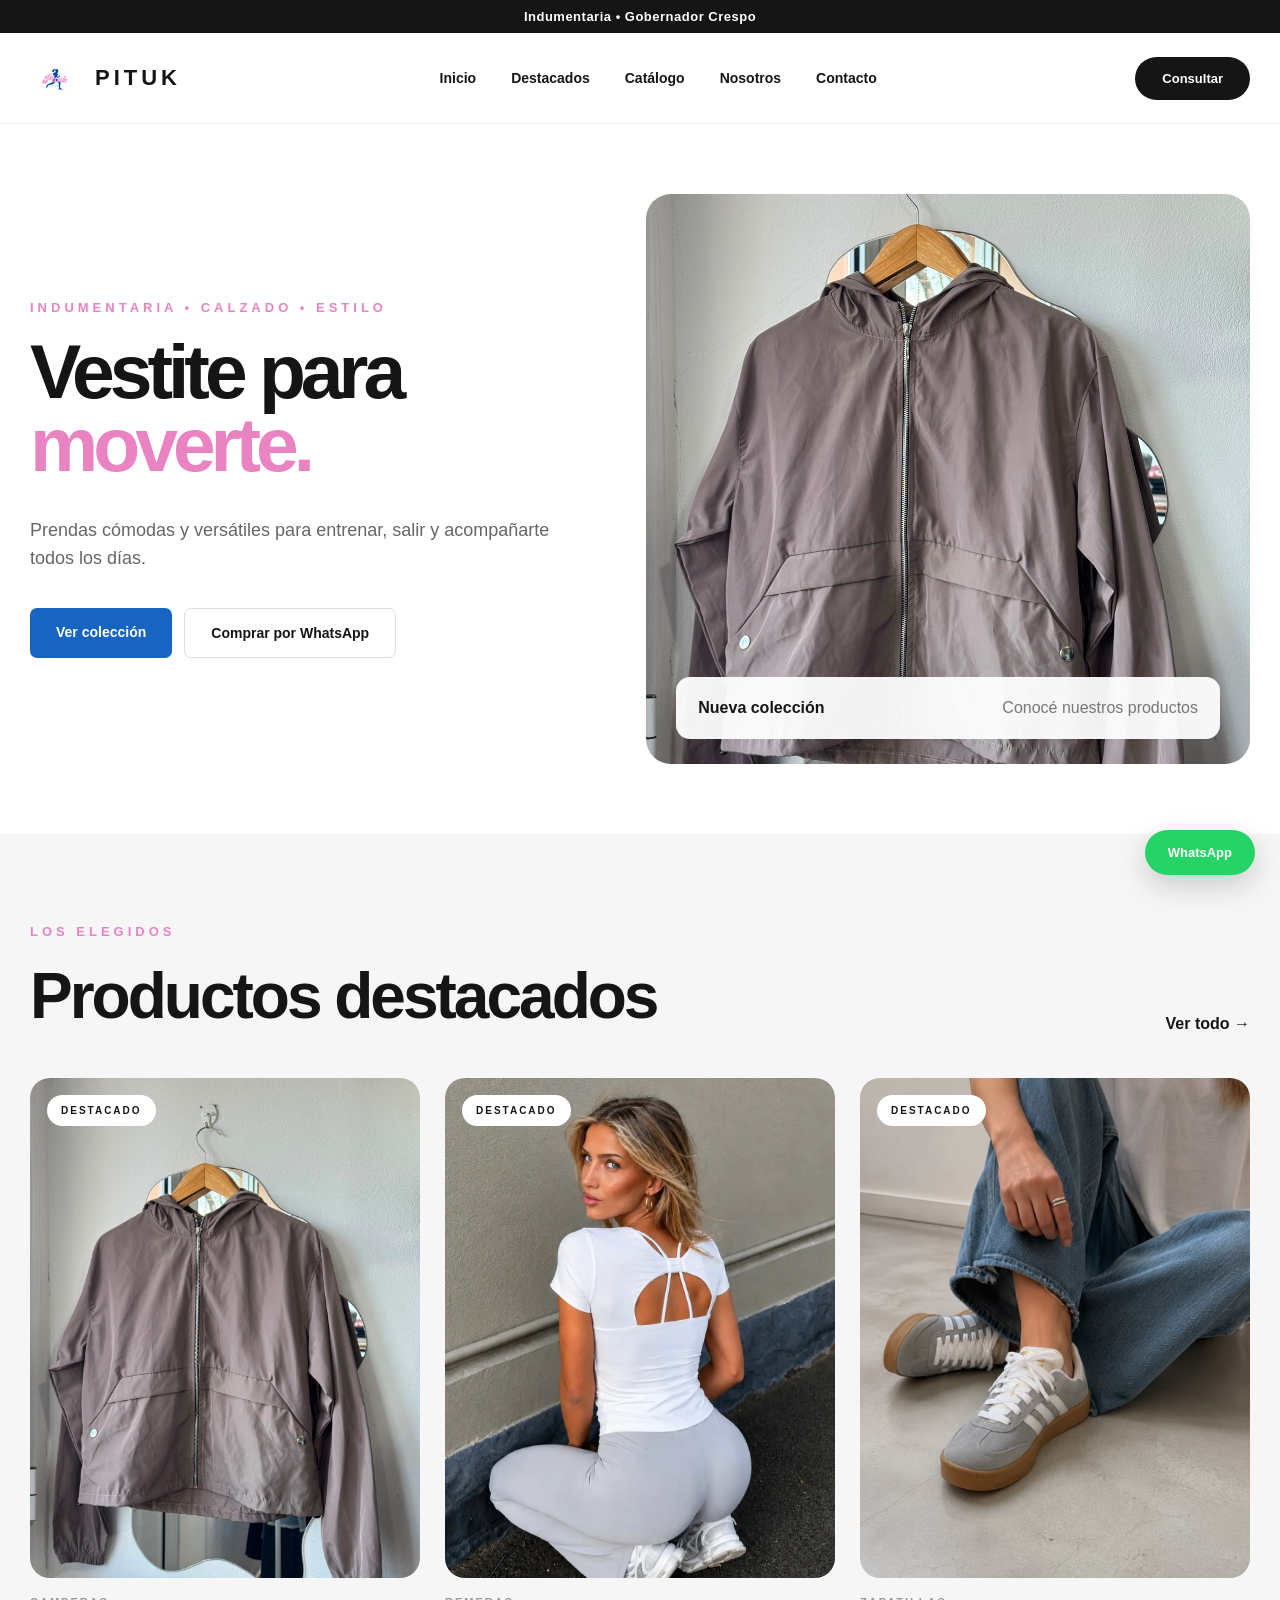
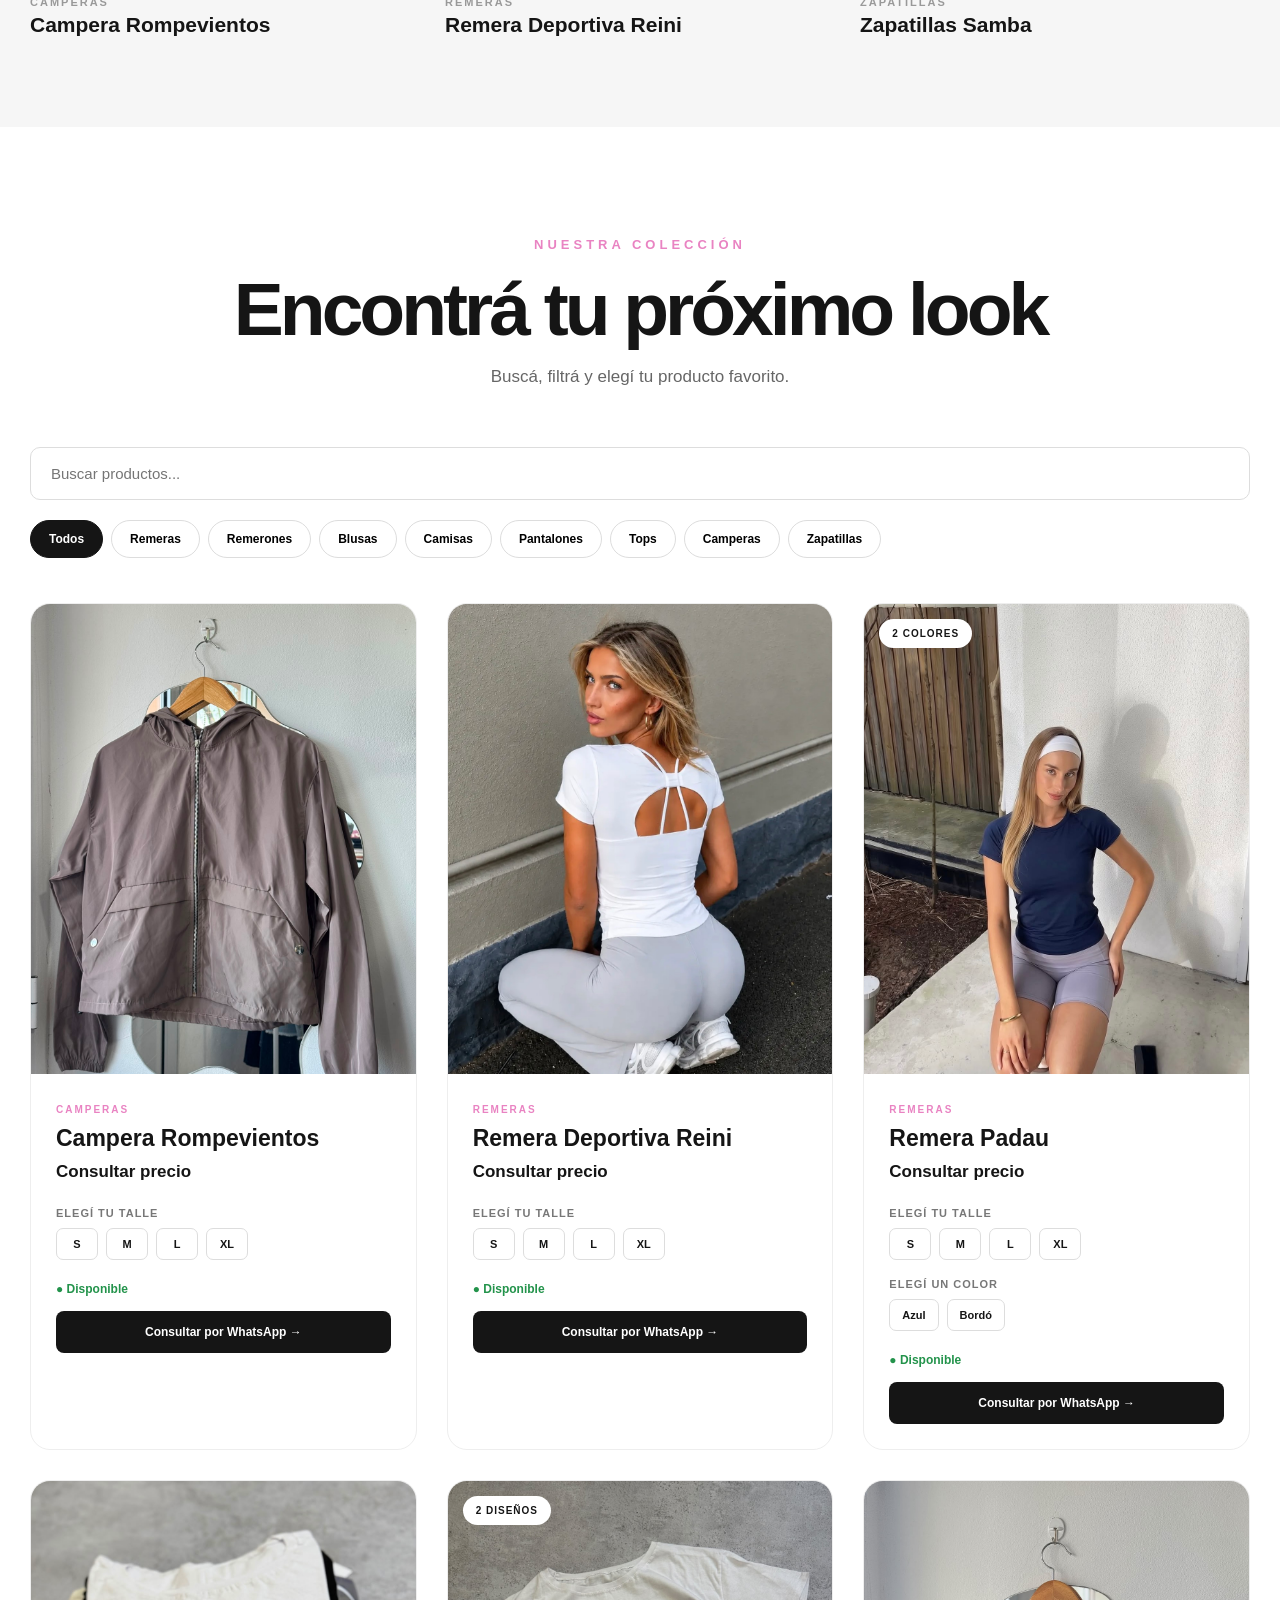
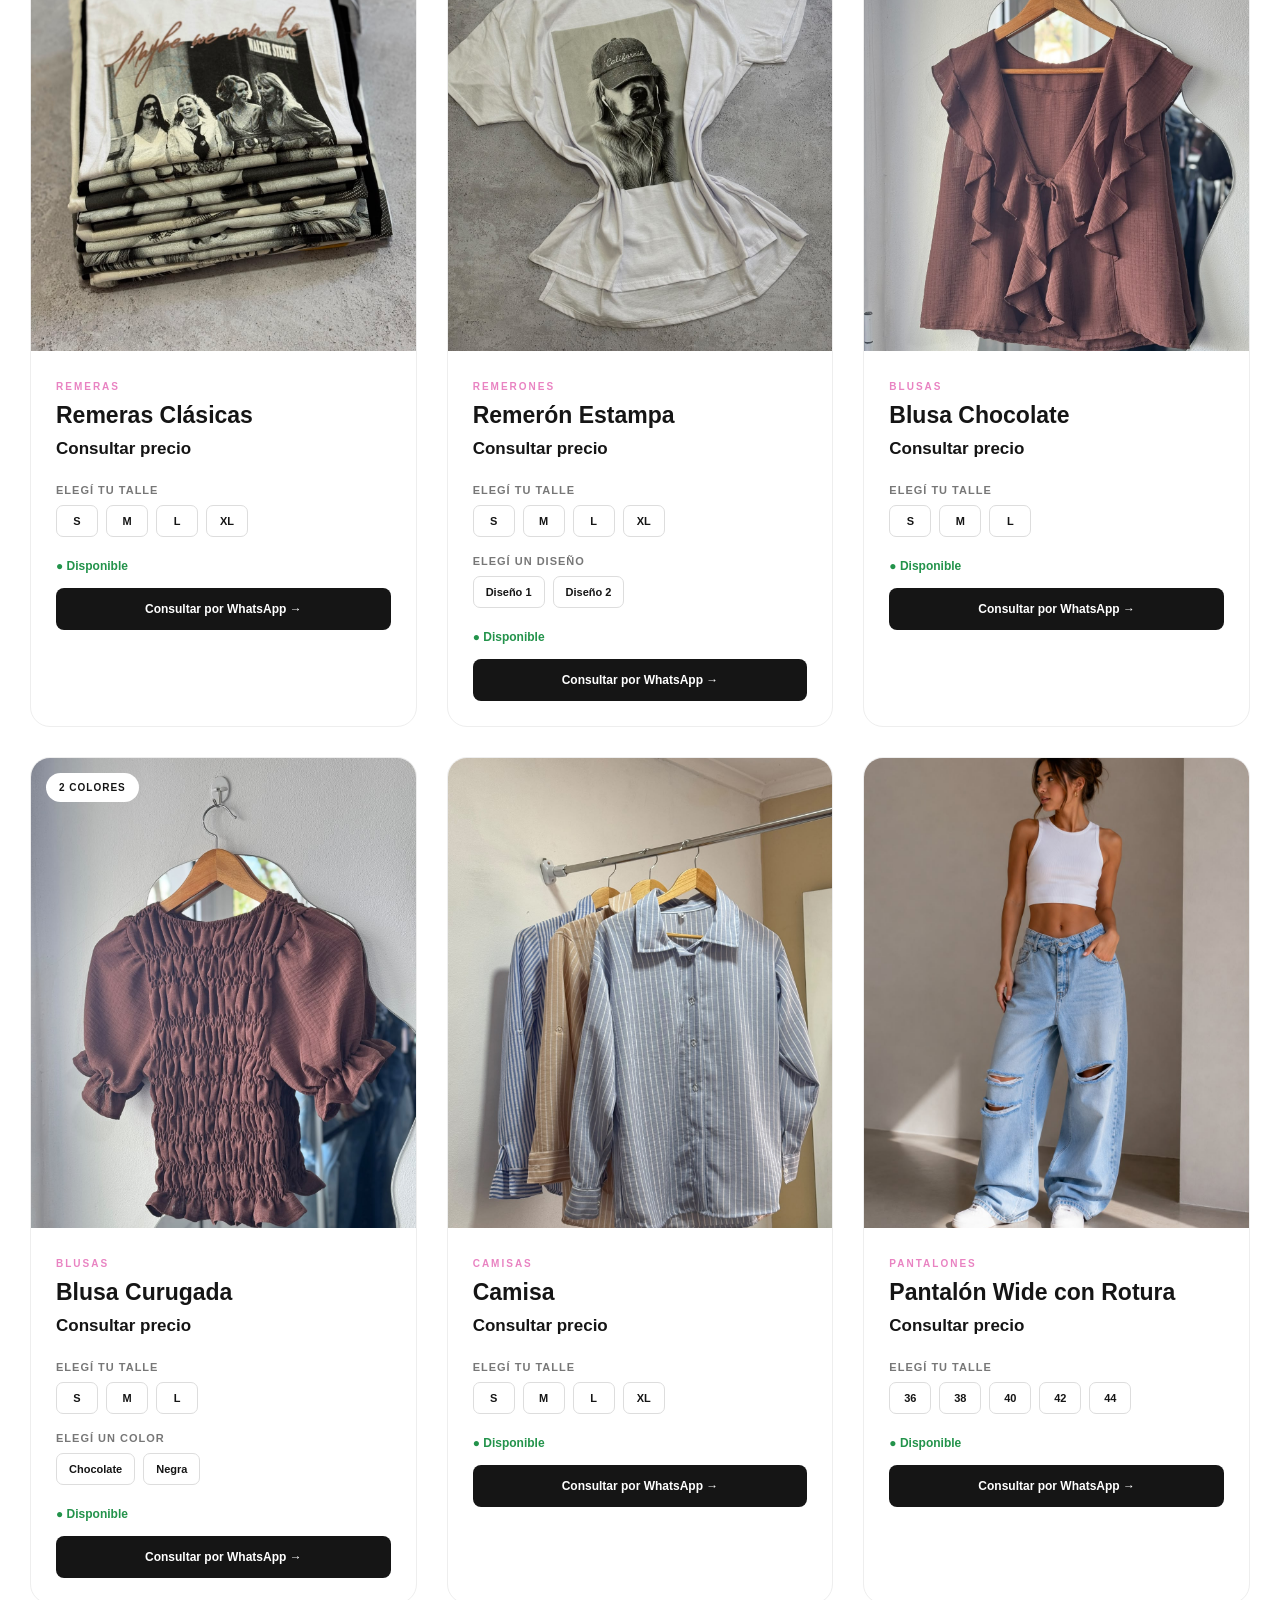
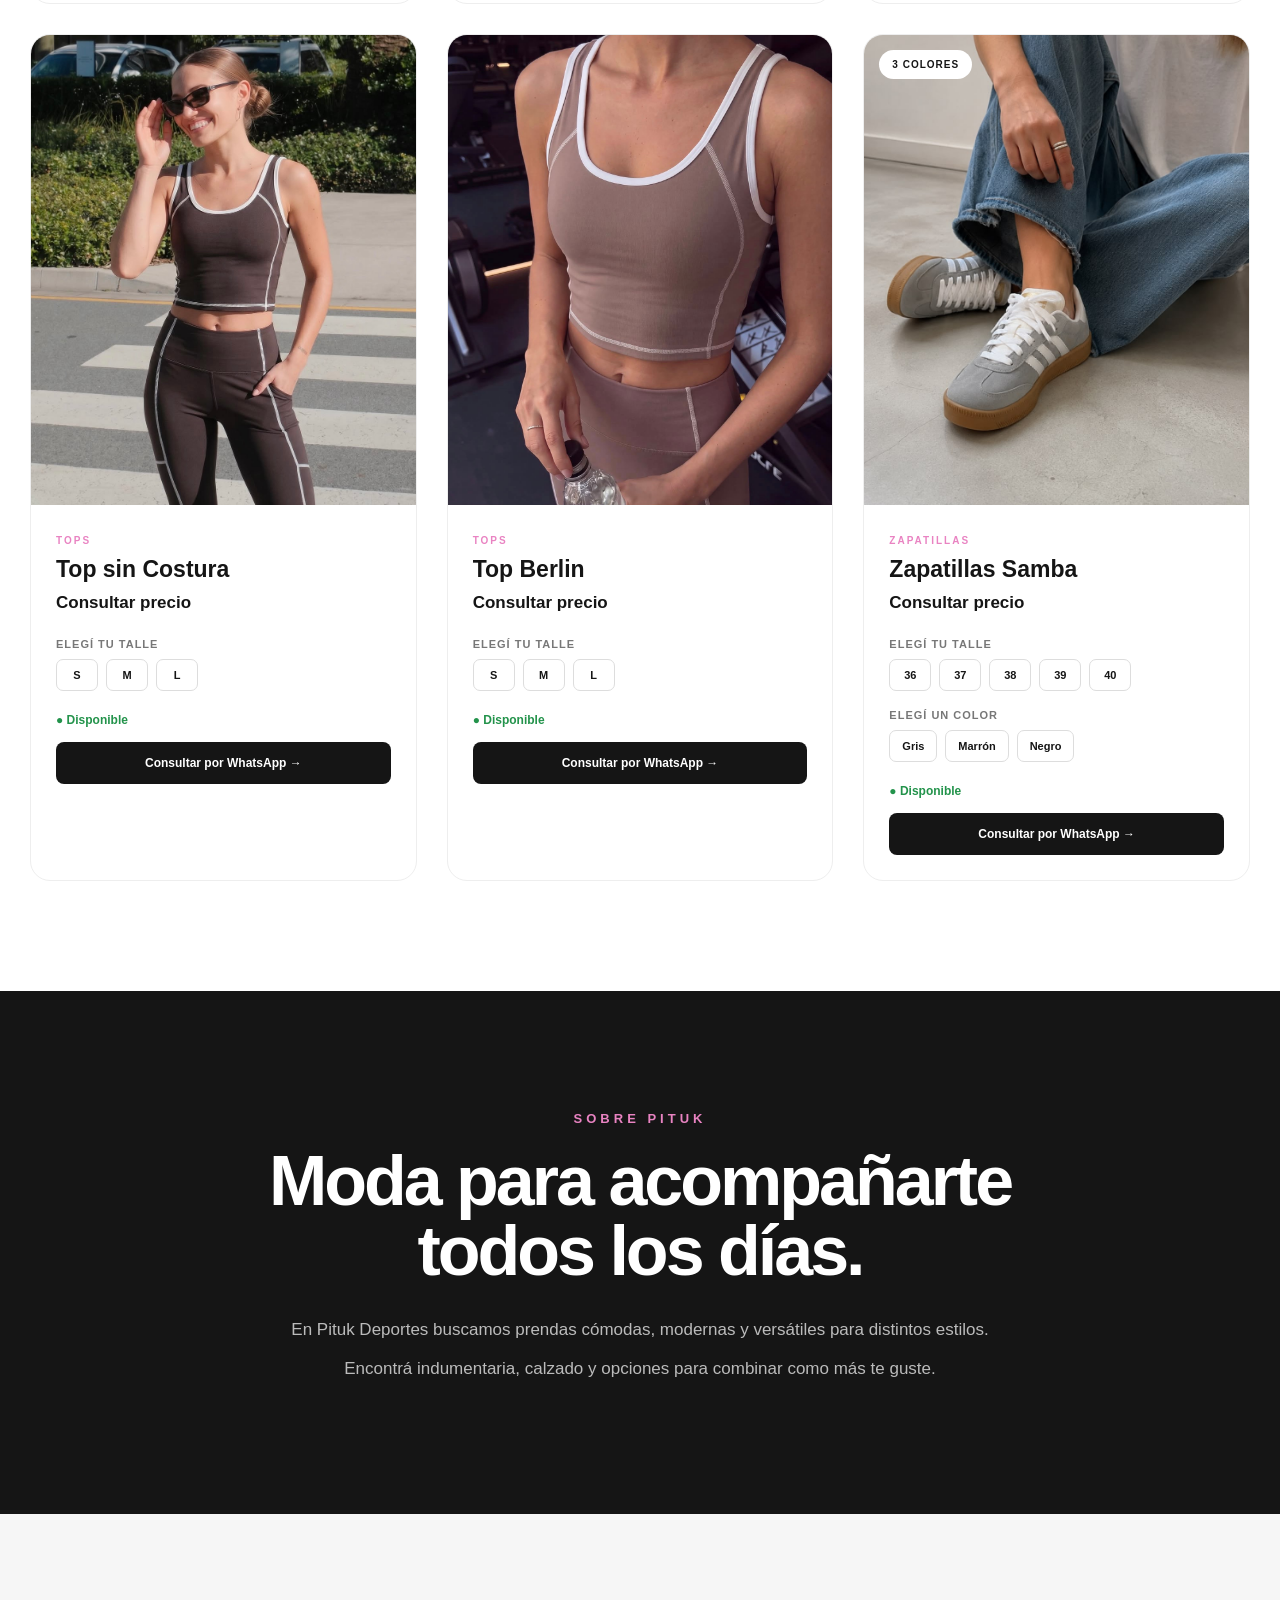
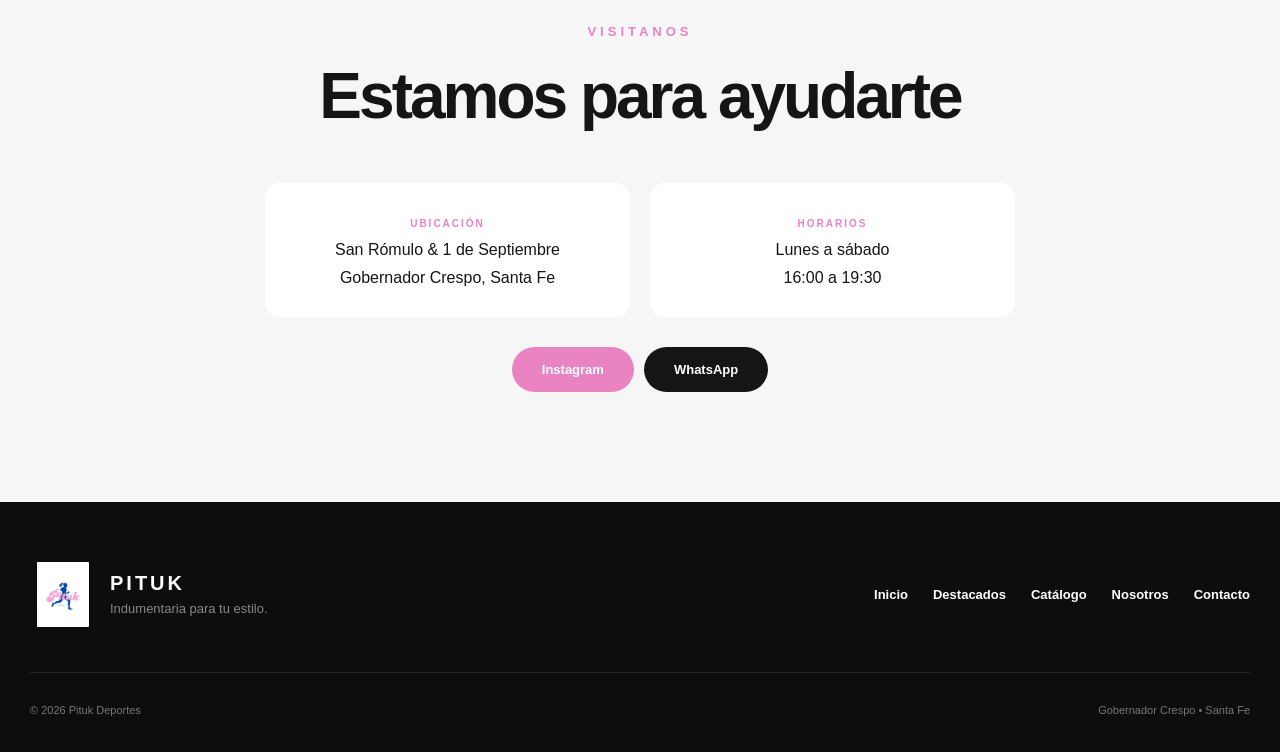
==== commit d4284cb0: "Add files via upload" ====
--- a/index.html
+++ b/index.html
@@ -5,58 +5,63 @@
     <meta charset="UTF-8">
     <meta name="viewport" content="width=device-width, initial-scale=1.0">
 
-    <meta name="description"
-        content="Pituk Deportes - Indumentaria deportiva en Gobernador Crespo, Santa Fe.">
-
-    <title>Pituk Deportes | Indumentaria deportiva</title>
+    <title>Pituk Deportes | Indumentaria</title>
+
+    <meta
+        name="description"
+        content="Pituk Deportes. Indumentaria, calzado y prendas para tu estilo."
+    >
 
     <link rel="stylesheet" href="estilos.css">
 </head>
 
-
 <body id="inicio">
 
-    <!-- =========================
-         BARRA SUPERIOR
-    ========================== -->
+    <!-- BARRA SUPERIOR -->
 
     <div class="barra-superior">
-        <p>Indumentaria deportiva • Gobernador Crespo</p>
+        Indumentaria • Gobernador Crespo
     </div>
 
 
-    <!-- =========================
-         MENÚ
-    ========================== -->
+    <!-- MENÚ -->
 
     <header class="header">
 
         <nav class="navbar">
 
             <a href="#inicio" class="marca">
+
                 <img
-                    class="logo-menu"
                     src="imagenes/Logo-Pituk-Deportes.JPG"
-                    alt="Logo de Pituk Deportes">
+                    alt="Pituk Deportes"
+                >
 
                 <span>PITUK</span>
+
             </a>
 
 
             <div class="menu-links">
+
                 <a href="#inicio">Inicio</a>
-                <a href="#productos">Destacados</a>
+
+                <a href="#destacados">Destacados</a>
+
                 <a href="#catalogo">Catálogo</a>
+
                 <a href="#nosotros">Nosotros</a>
+
                 <a href="#contacto">Contacto</a>
+
             </div>
 
 
             <a
-                class="boton-nav"
-                href="https://wa.me/5493498449902?text=Hola%2C%20quer%C3%ADa%20hacer%20una%20consulta%20sobre%20Pituk%20Deportes."
-                target="_blank">
-
+                class="boton-menu"
+                href="https://wa.me/5493498449902"
+                target="_blank"
+            >
                 Consultar
             </a>
 
@@ -65,18 +70,16 @@
     </header>
 
 
+    <!-- PORTADA -->
+
     <main>
 
-        <!-- =========================
-             PORTADA
-        ========================== -->
-
-        <section class="inicio">
-
-            <div class="inicio-contenido">
-
-                <p class="etiqueta">
-                    INDUMENTARIA DEPORTIVA
+        <section class="hero">
+
+            <div class="hero-texto">
+
+                <p class="subtitulo">
+                    INDUMENTARIA • CALZADO • ESTILO
                 </p>
 
                 <h1>
@@ -85,25 +88,25 @@
                 </h1>
 
                 <p class="descripcion">
-                    Prendas deportivas cómodas y versátiles para
-                    entrenar, salir y acompañarte todos los días.
+                    Prendas cómodas y versátiles para entrenar,
+                    salir y acompañarte todos los días.
                 </p>
 
 
-                <div class="botones-inicio">
+                <div class="hero-botones">
 
                     <a
+                        href="#catalogo"
                         class="boton-principal"
-                        href="#catalogo">
-
+                    >
                         Ver colección
                     </a>
 
                     <a
+                        href="https://wa.me/5493498449902?text=Hola%2C%20quer%C3%ADa%20consultar%20por%20los%20productos%20de%20Pituk%20Deportes."
+                        target="_blank"
                         class="boton-secundario"
-                        href="https://wa.me/5493498449902?text=Hola%2C%20quer%C3%ADa%20hacer%20una%20consulta%20sobre%20Pituk%20Deportes."
-                        target="_blank">
-
+                    >
                         Comprar por WhatsApp
                     </a>
 
@@ -112,15 +115,19 @@
             </div>
 
 
-            <div class="inicio-imagen">
+            <div class="hero-imagen">
 
                 <img
                     src="imagenes/Camperas-Rompevientos.jpeg"
-                    alt="Indumentaria Pituk Deportes">
-
-                <div class="inicio-etiqueta">
+                    alt="Campera Pituk Deportes"
+                >
+
+                <div class="hero-etiqueta">
+
                     <strong>Nueva colección</strong>
+
                     <span>Conocé nuestros productos</span>
+
                 </div>
 
             </div>
@@ -128,55 +135,22 @@
         </section>
 
 
-        <!-- =========================
-             BENEFICIOS
-        ========================== -->
-
-        <section class="beneficios">
-
-            <div class="beneficio">
-                <span>01</span>
+        <!-- DESTACADOS -->
+
+        <section class="destacados" id="destacados">
+
+            <div class="titulo-seccion">
 
                 <div>
-                    <h3>Compra simple</h3>
-                    <p>Consultanos directamente por WhatsApp.</p>
-                </div>
-            </div>
-
-
-            <div class="beneficio">
-                <span>02</span>
-
-                <div>
-                    <h3>Atención personalizada</h3>
-                    <p>Te ayudamos a encontrar tu prenda.</p>
-                </div>
-            </div>
-
-
-            <div class="beneficio">
-                <span>03</span>
-
-                <div>
-                    <h3>Encontranos</h3>
-                    <p>Estamos en Gobernador Crespo, Santa Fe.</p>
-                </div>
-            </div>
-
-        </section>
-
-
-        <!-- =========================
-             PRODUCTOS DESTACADOS
-        ========================== -->
-
-        <section class="productos" id="productos">
-
-            <div class="encabezado-seccion">
-
-                <div>
-                    <p class="etiqueta">LOS ELEGIDOS</p>
-                    <h2>Productos destacados</h2>
+
+                    <p class="subtitulo">
+                        LOS ELEGIDOS
+                    </p>
+
+                    <h2>
+                        Productos destacados
+                    </h2>
+
                 </div>
 
                 <a href="#catalogo">
@@ -186,41 +160,215 @@
             </div>
 
 
-            <div class="contenedor-productos">
+            <div class="grilla-destacados">
+
+                <a href="#catalogo" class="destacado-card">
+
+                    <div class="destacado-imagen">
+
+                        <span>DESTACADO</span>
+
+                        <img
+                            src="imagenes/Camperas-Rompevientos.jpeg"
+                            alt="Campera Rompevientos"
+                        >
+
+                    </div>
+
+                    <p>Camperas</p>
+
+                    <h3>Campera Rompevientos</h3>
+
+                </a>
+
+
+                <a href="#catalogo" class="destacado-card">
+
+                    <div class="destacado-imagen">
+
+                        <span>DESTACADO</span>
+
+                        <img
+                            src="imagenes/Remera-Deportiva-Reini.png"
+                            alt="Remera Deportiva Reini"
+                        >
+
+                    </div>
+
+                    <p>Remeras</p>
+
+                    <h3>Remera Deportiva Reini</h3>
+
+                </a>
+
+
+                <a href="#catalogo" class="destacado-card">
+
+                    <div class="destacado-imagen">
+
+                        <span>DESTACADO</span>
+
+                        <img
+                            src="imagenes/Zapas-Adidas-Sambas-Gris.jpeg"
+                            alt="Zapatillas Samba"
+                        >
+
+                    </div>
+
+                    <p>Zapatillas</p>
+
+                    <h3>Zapatillas Samba</h3>
+
+                </a>
+
+            </div>
+
+        </section>
+
+
+        <!-- CATÁLOGO -->
+
+        <section class="catalogo" id="catalogo">
+
+            <div class="encabezado-catalogo">
+
+                <p class="subtitulo">
+                    NUESTRA COLECCIÓN
+                </p>
+
+                <h2>
+                    Encontrá tu próximo look
+                </h2>
+
+                <p>
+                    Buscá, filtrá y elegí tu producto favorito.
+                </p>
+
+            </div>
+
+
+            <!-- BUSCADOR -->
+
+            <div class="herramientas-catalogo">
+
+                <div class="contenedor-buscador">
+
+                    <input
+                        type="text"
+                        id="buscador"
+                        placeholder="Buscar productos..."
+                        autocomplete="off"
+                    >
+
+                </div>
+
+
+                <div class="filtros">
+
+                    <button class="filtro activo" data-filtro="todos">
+                        Todos
+                    </button>
+
+                    <button class="filtro" data-filtro="remeras">
+                        Remeras
+                    </button>
+
+                    <button class="filtro" data-filtro="remerones">
+                        Remerones
+                    </button>
+
+                    <button class="filtro" data-filtro="blusas">
+                        Blusas
+                    </button>
+
+                    <button class="filtro" data-filtro="camisas">
+                        Camisas
+                    </button>
+
+                    <button class="filtro" data-filtro="pantalones">
+                        Pantalones
+                    </button>
+
+                    <button class="filtro" data-filtro="tops">
+                        Tops
+                    </button>
+
+                    <button class="filtro" data-filtro="camperas">
+                        Camperas
+                    </button>
+
+                    <button class="filtro" data-filtro="zapatillas">
+                        Zapatillas
+                    </button>
+
+                </div>
+
+            </div>
+
+
+            <!-- PRODUCTOS -->
+
+            <div class="grilla-catalogo">
 
 
                 <!-- CAMPERA -->
 
-                <article class="producto">
-
-                    <div class="producto-imagen">
-
-                        <span class="badge">
-                            DESTACADO
-                        </span>
+                <article
+                    class="item-catalogo"
+                    data-categoria="camperas"
+                    data-nombre="campera rompevientos"
+                >
+
+                    <div class="imagen-producto">
 
                         <img
                             src="imagenes/Camperas-Rompevientos.jpeg"
-                            alt="Campera Rompevientos">
-
-                    </div>
-
-                    <div class="producto-info">
-
-                        <p class="categoria">
+                            alt="Campera Rompevientos"
+                        >
+
+                    </div>
+
+
+                    <div class="contenido-catalogo">
+
+                        <span class="categoria-catalogo">
                             CAMPERAS
-                        </p>
+                        </span>
 
                         <h3>
                             Campera Rompevientos
                         </h3>
 
-                        <a
-                            href="https://wa.me/5493498449902?text=Hola%2C%20quer%C3%ADa%20consultar%20por%20la%20Campera%20Rompevientos%20de%20Pituk%20Deportes."
-                            target="_blank">
-
+                        <p class="precio">
+                            Consultar precio
+                        </p>
+
+
+                        <p class="titulo-opcion">
+                            Elegí tu talle
+                        </p>
+
+                        <div class="talles">
+
+                            <button class="talle">S</button>
+                            <button class="talle">M</button>
+                            <button class="talle">L</button>
+                            <button class="talle">XL</button>
+
+                        </div>
+
+
+                        <p class="stock">
+                            ● Disponible
+                        </p>
+
+
+                        <button
+                            class="consultar-producto"
+                            data-producto="Campera Rompevientos"
+                        >
                             Consultar por WhatsApp →
-                        </a>
+                        </button>
 
                     </div>
 
@@ -229,417 +377,894 @@
 
                 <!-- REMERA REINI -->
 
-                <article class="producto">
-
-                    <div class="producto-imagen">
-
-                        <span class="badge">
-                            DESTACADO
-                        </span>
+                <article
+                    class="item-catalogo"
+                    data-categoria="remeras"
+                    data-nombre="remera deportiva reini"
+                >
+
+                    <div class="imagen-producto">
 
                         <img
                             src="imagenes/Remera-Deportiva-Reini.png"
-                            alt="Remera Deportiva Reini">
-
-                    </div>
-
-                    <div class="producto-info">
-
-                        <p class="categoria">
+                            alt="Remera Deportiva Reini"
+                        >
+
+                    </div>
+
+
+                    <div class="contenido-catalogo">
+
+                        <span class="categoria-catalogo">
                             REMERAS
-                        </p>
+                        </span>
 
                         <h3>
                             Remera Deportiva Reini
                         </h3>
 
-                        <a
-                            href="https://wa.me/5493498449902?text=Hola%2C%20quer%C3%ADa%20consultar%20por%20la%20Remera%20Deportiva%20Reini%20de%20Pituk%20Deportes."
-                            target="_blank">
-
+                        <p class="precio">
+                            Consultar precio
+                        </p>
+
+
+                        <p class="titulo-opcion">
+                            Elegí tu talle
+                        </p>
+
+                        <div class="talles">
+
+                            <button class="talle">S</button>
+                            <button class="talle">M</button>
+                            <button class="talle">L</button>
+                            <button class="talle">XL</button>
+
+                        </div>
+
+
+                        <p class="stock">
+                            ● Disponible
+                        </p>
+
+
+                        <button
+                            class="consultar-producto"
+                            data-producto="Remera Deportiva Reini"
+                        >
                             Consultar por WhatsApp →
-                        </a>
+                        </button>
 
                     </div>
 
                 </article>
 
 
+                <!-- REMERA PADAU -->
+
+                <article
+                    class="item-catalogo"
+                    data-categoria="remeras"
+                    data-nombre="remera padau azul bordo"
+                >
+
+                    <div class="imagen-producto">
+
+                        <span class="badge-variante">
+                            2 colores
+                        </span>
+
+                        <img
+                            class="imagen-variante"
+                            src="imagenes/Remera-Padau-Azul-L.png"
+                            alt="Remera Padau"
+                        >
+
+                    </div>
+
+
+                    <div class="contenido-catalogo">
+
+                        <span class="categoria-catalogo">
+                            REMERAS
+                        </span>
+
+                        <h3>
+                            Remera Padau
+                        </h3>
+
+                        <p class="precio">
+                            Consultar precio
+                        </p>
+
+
+                        <p class="titulo-opcion">
+                            Elegí tu talle
+                        </p>
+
+                        <div class="talles">
+
+                            <button class="talle">S</button>
+                            <button class="talle">M</button>
+                            <button class="talle">L</button>
+                            <button class="talle">XL</button>
+
+                        </div>
+
+
+                        <p class="titulo-opcion">
+                            Elegí un color
+                        </p>
+
+                        <div class="colores">
+
+                            <button
+                                class="color-producto"
+                                data-color="Azul"
+                                data-imagen="imagenes/Remera-Padau-Azul-L.png"
+                            >
+                                Azul
+                            </button>
+
+                            <button
+                                class="color-producto"
+                                data-color="Bordó"
+                                data-imagen="imagenes/Remera-Padau-Bordo-L.png"
+                            >
+                                Bordó
+                            </button>
+
+                        </div>
+
+
+                        <p class="stock">
+                            ● Disponible
+                        </p>
+
+
+                        <button
+                            class="consultar-producto"
+                            data-producto="Remera Padau"
+                        >
+                            Consultar por WhatsApp →
+                        </button>
+
+                    </div>
+
+                </article>
+
+
+                <!-- REMERAS CLÁSICAS -->
+
+                <article
+                    class="item-catalogo"
+                    data-categoria="remeras"
+                    data-nombre="remeras clasicas"
+                >
+
+                    <div class="imagen-producto">
+
+                        <img
+                            src="imagenes/Remeras-Clasicas.jpeg"
+                            alt="Remeras Clásicas"
+                        >
+
+                    </div>
+
+
+                    <div class="contenido-catalogo">
+
+                        <span class="categoria-catalogo">
+                            REMERAS
+                        </span>
+
+                        <h3>
+                            Remeras Clásicas
+                        </h3>
+
+                        <p class="precio">
+                            Consultar precio
+                        </p>
+
+
+                        <p class="titulo-opcion">
+                            Elegí tu talle
+                        </p>
+
+                        <div class="talles">
+
+                            <button class="talle">S</button>
+                            <button class="talle">M</button>
+                            <button class="talle">L</button>
+                            <button class="talle">XL</button>
+
+                        </div>
+
+
+                        <p class="stock">
+                            ● Disponible
+                        </p>
+
+
+                        <button
+                            class="consultar-producto"
+                            data-producto="Remeras Clásicas"
+                        >
+                            Consultar por WhatsApp →
+                        </button>
+
+                    </div>
+
+                </article>
+
+
+                <!-- REMERÓN -->
+
+                <article
+                    class="item-catalogo"
+                    data-categoria="remerones"
+                    data-nombre="remeron estampa"
+                >
+
+                    <div class="imagen-producto">
+
+                        <span class="badge-variante">
+                            2 diseños
+                        </span>
+
+                        <img
+                            class="imagen-variante"
+                            src="imagenes/Remeron-Estampa.jpeg"
+                            alt="Remerón Estampa"
+                        >
+
+                    </div>
+
+
+                    <div class="contenido-catalogo">
+
+                        <span class="categoria-catalogo">
+                            REMERONES
+                        </span>
+
+                        <h3>
+                            Remerón Estampa
+                        </h3>
+
+                        <p class="precio">
+                            Consultar precio
+                        </p>
+
+
+                        <p class="titulo-opcion">
+                            Elegí tu talle
+                        </p>
+
+                        <div class="talles">
+
+                            <button class="talle">S</button>
+                            <button class="talle">M</button>
+                            <button class="talle">L</button>
+                            <button class="talle">XL</button>
+
+                        </div>
+
+
+                        <p class="titulo-opcion">
+                            Elegí un diseño
+                        </p>
+
+                        <div class="colores">
+
+                            <button
+                                class="color-producto"
+                                data-color="Diseño 1"
+                                data-imagen="imagenes/Remeron-Estampa.jpeg"
+                            >
+                                Diseño 1
+                            </button>
+
+                            <button
+                                class="color-producto"
+                                data-color="Diseño 2"
+                                data-imagen="imagenes/Remeron-Estampa2.jpeg"
+                            >
+                                Diseño 2
+                            </button>
+
+                        </div>
+
+
+                        <p class="stock">
+                            ● Disponible
+                        </p>
+
+
+                        <button
+                            class="consultar-producto"
+                            data-producto="Remerón Estampa"
+                        >
+                            Consultar por WhatsApp →
+                        </button>
+
+                    </div>
+
+                </article>
+
+
+                <!-- BLUSA CHOCOLATE -->
+
+                <article
+                    class="item-catalogo"
+                    data-categoria="blusas"
+                    data-nombre="blusa chocolate"
+                >
+
+                    <div class="imagen-producto">
+
+                        <img
+                            src="imagenes/Blusa-Chocolate.jpeg"
+                            alt="Blusa Chocolate"
+                        >
+
+                    </div>
+
+
+                    <div class="contenido-catalogo">
+
+                        <span class="categoria-catalogo">
+                            BLUSAS
+                        </span>
+
+                        <h3>
+                            Blusa Chocolate
+                        </h3>
+
+                        <p class="precio">
+                            Consultar precio
+                        </p>
+
+
+                        <p class="titulo-opcion">
+                            Elegí tu talle
+                        </p>
+
+                        <div class="talles">
+
+                            <button class="talle">S</button>
+                            <button class="talle">M</button>
+                            <button class="talle">L</button>
+
+                        </div>
+
+
+                        <p class="stock">
+                            ● Disponible
+                        </p>
+
+
+                        <button
+                            class="consultar-producto"
+                            data-producto="Blusa Chocolate"
+                        >
+                            Consultar por WhatsApp →
+                        </button>
+
+                    </div>
+
+                </article>
+
+
+                <!-- BLUSA CURUGADA -->
+
+                <article
+                    class="item-catalogo"
+                    data-categoria="blusas"
+                    data-nombre="blusa curugada chocolate negra"
+                >
+
+                    <div class="imagen-producto">
+
+                        <span class="badge-variante">
+                            2 colores
+                        </span>
+
+                        <img
+                            class="imagen-variante"
+                            src="imagenes/Blusa-Curugada-Chocolate.jpeg"
+                            alt="Blusa Curugada"
+                        >
+
+                    </div>
+
+
+                    <div class="contenido-catalogo">
+
+                        <span class="categoria-catalogo">
+                            BLUSAS
+                        </span>
+
+                        <h3>
+                            Blusa Curugada
+                        </h3>
+
+                        <p class="precio">
+                            Consultar precio
+                        </p>
+
+
+                        <p class="titulo-opcion">
+                            Elegí tu talle
+                        </p>
+
+                        <div class="talles">
+
+                            <button class="talle">S</button>
+                            <button class="talle">M</button>
+                            <button class="talle">L</button>
+
+                        </div>
+
+
+                        <p class="titulo-opcion">
+                            Elegí un color
+                        </p>
+
+                        <div class="colores">
+
+                            <button
+                                class="color-producto"
+                                data-color="Chocolate"
+                                data-imagen="imagenes/Blusa-Curugada-Chocolate.jpeg"
+                            >
+                                Chocolate
+                            </button>
+
+                            <button
+                                class="color-producto"
+                                data-color="Negra"
+                                data-imagen="imagenes/Blusa-Curugada-Negra.jpeg"
+                            >
+                                Negra
+                            </button>
+
+                        </div>
+
+
+                        <p class="stock">
+                            ● Disponible
+                        </p>
+
+
+                        <button
+                            class="consultar-producto"
+                            data-producto="Blusa Curugada"
+                        >
+                            Consultar por WhatsApp →
+                        </button>
+
+                    </div>
+
+                </article>
+
+
+                <!-- CAMISA -->
+
+                <article
+                    class="item-catalogo"
+                    data-categoria="camisas"
+                    data-nombre="camisa"
+                >
+
+                    <div class="imagen-producto">
+
+                        <img
+                            src="imagenes/Camisas.jpeg"
+                            alt="Camisa"
+                        >
+
+                    </div>
+
+
+                    <div class="contenido-catalogo">
+
+                        <span class="categoria-catalogo">
+                            CAMISAS
+                        </span>
+
+                        <h3>
+                            Camisa
+                        </h3>
+
+                        <p class="precio">
+                            Consultar precio
+                        </p>
+
+
+                        <p class="titulo-opcion">
+                            Elegí tu talle
+                        </p>
+
+                        <div class="talles">
+
+                            <button class="talle">S</button>
+                            <button class="talle">M</button>
+                            <button class="talle">L</button>
+                            <button class="talle">XL</button>
+
+                        </div>
+
+
+                        <p class="stock">
+                            ● Disponible
+                        </p>
+
+
+                        <button
+                            class="consultar-producto"
+                            data-producto="Camisa"
+                        >
+                            Consultar por WhatsApp →
+                        </button>
+
+                    </div>
+
+                </article>
+
+
+                <!-- PANTALÓN -->
+
+                <article
+                    class="item-catalogo"
+                    data-categoria="pantalones"
+                    data-nombre="pantalon wide con rotura"
+                >
+
+                    <div class="imagen-producto">
+
+                        <img
+                            src="imagenes/Wide-con-Rotura.jpeg"
+                            alt="Pantalón Wide con Rotura"
+                        >
+
+                    </div>
+
+
+                    <div class="contenido-catalogo">
+
+                        <span class="categoria-catalogo">
+                            PANTALONES
+                        </span>
+
+                        <h3>
+                            Pantalón Wide con Rotura
+                        </h3>
+
+                        <p class="precio">
+                            Consultar precio
+                        </p>
+
+
+                        <p class="titulo-opcion">
+                            Elegí tu talle
+                        </p>
+
+                        <div class="talles">
+
+                            <button class="talle">36</button>
+                            <button class="talle">38</button>
+                            <button class="talle">40</button>
+                            <button class="talle">42</button>
+                            <button class="talle">44</button>
+
+                        </div>
+
+
+                        <p class="stock">
+                            ● Disponible
+                        </p>
+
+
+                        <button
+                            class="consultar-producto"
+                            data-producto="Pantalón Wide con Rotura"
+                        >
+                            Consultar por WhatsApp →
+                        </button>
+
+                    </div>
+
+                </article>
+
+
+                <!-- TOP SIN COSTURA -->
+
+                <article
+                    class="item-catalogo"
+                    data-categoria="tops"
+                    data-nombre="top sin costura"
+                >
+
+                    <div class="imagen-producto">
+
+                        <img
+                            src="imagenes/Tops-sin-costura.png"
+                            alt="Top sin Costura"
+                        >
+
+                    </div>
+
+
+                    <div class="contenido-catalogo">
+
+                        <span class="categoria-catalogo">
+                            TOPS
+                        </span>
+
+                        <h3>
+                            Top sin Costura
+                        </h3>
+
+                        <p class="precio">
+                            Consultar precio
+                        </p>
+
+
+                        <p class="titulo-opcion">
+                            Elegí tu talle
+                        </p>
+
+                        <div class="talles">
+
+                            <button class="talle">S</button>
+                            <button class="talle">M</button>
+                            <button class="talle">L</button>
+
+                        </div>
+
+
+                        <p class="stock">
+                            ● Disponible
+                        </p>
+
+
+                        <button
+                            class="consultar-producto"
+                            data-producto="Top sin Costura"
+                        >
+                            Consultar por WhatsApp →
+                        </button>
+
+                    </div>
+
+                </article>
+
+
                 <!-- TOP BERLIN -->
 
-                <article class="producto">
-
-                    <div class="producto-imagen">
-
-                        <span class="badge">
-                            DESTACADO
-                        </span>
+                <article
+                    class="item-catalogo"
+                    data-categoria="tops"
+                    data-nombre="top berlin"
+                >
+
+                    <div class="imagen-producto">
 
                         <img
                             src="imagenes/Top-Berlin.jpeg"
-                            alt="Top Berlin">
-
-                    </div>
-
-                    <div class="producto-info">
-
-                        <p class="categoria">
+                            alt="Top Berlin"
+                        >
+
+                    </div>
+
+
+                    <div class="contenido-catalogo">
+
+                        <span class="categoria-catalogo">
                             TOPS
-                        </p>
+                        </span>
 
                         <h3>
                             Top Berlin
                         </h3>
 
-                        <a
-                            href="https://wa.me/5493498449902?text=Hola%2C%20quer%C3%ADa%20consultar%20por%20el%20Top%20Berlin%20de%20Pituk%20Deportes."
-                            target="_blank">
-
+                        <p class="precio">
+                            Consultar precio
+                        </p>
+
+
+                        <p class="titulo-opcion">
+                            Elegí tu talle
+                        </p>
+
+                        <div class="talles">
+
+                            <button class="talle">S</button>
+                            <button class="talle">M</button>
+                            <button class="talle">L</button>
+
+                        </div>
+
+
+                        <p class="stock">
+                            ● Disponible
+                        </p>
+
+
+                        <button
+                            class="consultar-producto"
+                            data-producto="Top Berlin"
+                        >
                             Consultar por WhatsApp →
-                        </a>
+                        </button>
 
                     </div>
 
                 </article>
 
+
+                <!-- ZAPATILLAS -->
+
+                <article
+                    class="item-catalogo"
+                    data-categoria="zapatillas"
+                    data-nombre="zapatillas samba adidas gris marron negras"
+                >
+
+                    <div class="imagen-producto">
+
+                        <span class="badge-variante">
+                            3 colores
+                        </span>
+
+                        <img
+                            class="imagen-variante"
+                            src="imagenes/Zapas-Adidas-Sambas-Gris.jpeg"
+                            alt="Zapatillas Samba"
+                        >
+
+                    </div>
+
+
+                    <div class="contenido-catalogo">
+
+                        <span class="categoria-catalogo">
+                            ZAPATILLAS
+                        </span>
+
+                        <h3>
+                            Zapatillas Samba
+                        </h3>
+
+                        <p class="precio">
+                            Consultar precio
+                        </p>
+
+
+                        <p class="titulo-opcion">
+                            Elegí tu talle
+                        </p>
+
+                        <div class="talles">
+
+                            <button class="talle">36</button>
+                            <button class="talle">37</button>
+                            <button class="talle">38</button>
+                            <button class="talle">39</button>
+                            <button class="talle">40</button>
+
+                        </div>
+
+
+                        <p class="titulo-opcion">
+                            Elegí un color
+                        </p>
+
+                        <div class="colores">
+
+                            <button
+                                class="color-producto"
+                                data-color="Gris"
+                                data-imagen="imagenes/Zapas-Adidas-Sambas-Gris.jpeg"
+                            >
+                                Gris
+                            </button>
+
+                            <button
+                                class="color-producto"
+                                data-color="Marrón"
+                                data-imagen="imagenes/Zapas-Adidas-Sambas-Marrón.jpeg"
+                            >
+                                Marrón
+                            </button>
+
+                            <button
+                                class="color-producto"
+                                data-color="Negro"
+                                data-imagen="imagenes/Zapas-Sambas-Negras.png"
+                            >
+                                Negro
+                            </button>
+
+                        </div>
+
+
+                        <p class="stock">
+                            ● Disponible
+                        </p>
+
+
+                        <button
+                            class="consultar-producto"
+                            data-producto="Zapatillas Samba"
+                        >
+                            Consultar por WhatsApp →
+                        </button>
+
+                    </div>
+
+                </article>
+
             </div>
 
+
+            <p id="sin-resultados">
+                No encontramos productos con esa búsqueda.
+            </p>
+
         </section>
 
 
-        <!-- =========================
-             BANNER
-        ========================== -->
-
-        <section class="banner">
-
-            <p>PITUK DEPORTES</p>
-
-            <h2>
-                Entrená. Movete.<br>
-                Sentite bien.
-            </h2>
-
-            <a href="#catalogo">
-                Descubrir colección
-            </a>
-
-        </section>
-
-
-        <!-- =========================
-             CATÁLOGO
-        ========================== -->
-
-        <section class="catalogo" id="catalogo">
-
-            <div class="titulo-catalogo">
-
-                <p class="etiqueta">
-                    NUESTRA COLECCIÓN
-                </p>
-
-                <h2>Encontrá tu próxima prenda</h2>
-
-                <p>
-                    Explorá algunos de los productos disponibles
-                    en Pituk Deportes.
-                </p>
-
-            </div>
-
-
-            <div class="grilla-catalogo">
-
-
-                <!-- 1 -->
-
-                <article class="item-catalogo">
-
-                    <div class="imagen-catalogo">
-                        <img
-                            src="imagenes/Camperas-Rompevientos.jpeg"
-                            alt="Campera Rompevientos">
-                    </div>
-
-                    <div class="info-catalogo">
-
-                        <p>Camperas</p>
-
-                        <h3>Campera Rompevientos</h3>
-
-                        <a
-                            href="https://wa.me/5493498449902?text=Hola%2C%20quer%C3%ADa%20consultar%20por%20la%20Campera%20Rompevientos%20de%20Pituk%20Deportes."
-                            target="_blank">
-
-                            Consultar →
-                        </a>
-
-                    </div>
-
-                </article>
-
-
-                <!-- 2 -->
-
-                <article class="item-catalogo">
-
-                    <div class="imagen-catalogo">
-                        <img
-                            src="imagenes/Remera-Deportiva-Reini.png"
-                            alt="Remera Deportiva Reini">
-                    </div>
-
-                    <div class="info-catalogo">
-
-                        <p>Remeras</p>
-
-                        <h3>Remera Deportiva Reini</h3>
-
-                        <a
-                            href="https://wa.me/5493498449902?text=Hola%2C%20quer%C3%ADa%20consultar%20por%20la%20Remera%20Deportiva%20Reini%20de%20Pituk%20Deportes."
-                            target="_blank">
-
-                            Consultar →
-                        </a>
-
-                    </div>
-
-                </article>
-
-
-                <!-- 3 -->
-
-                <article class="item-catalogo">
-
-                    <div class="imagen-catalogo">
-                        <img
-                            src="imagenes/Remera-Padau-Azul-L.png"
-                            alt="Remera Padau Azul">
-                    </div>
-
-                    <div class="info-catalogo">
-
-                        <p>Remeras</p>
-
-                        <h3>Remera Padau Azul</h3>
-
-                        <a
-                            href="https://wa.me/5493498449902?text=Hola%2C%20quer%C3%ADa%20consultar%20por%20la%20Remera%20Padau%20Azul%20de%20Pituk%20Deportes."
-                            target="_blank">
-
-                            Consultar →
-                        </a>
-
-                    </div>
-
-                </article>
-
-
-                <!-- 4 -->
-
-                <article class="item-catalogo">
-
-                    <div class="imagen-catalogo">
-                        <img
-                            src="imagenes/Tops-sin-costura.png"
-                            alt="Top sin Costura">
-                    </div>
-
-                    <div class="info-catalogo">
-
-                        <p>Tops</p>
-
-                        <h3>Top sin Costura</h3>
-
-                        <a
-                            href="https://wa.me/5493498449902?text=Hola%2C%20quer%C3%ADa%20consultar%20por%20el%20Top%20sin%20Costura%20de%20Pituk%20Deportes."
-                            target="_blank">
-
-                            Consultar →
-                        </a>
-
-                    </div>
-
-                </article>
-
-
-                <!-- 5 -->
-
-                <article class="item-catalogo">
-
-                    <div class="imagen-catalogo">
-                        <img
-                            src="imagenes/Remera-Padau-Bordo-L.png"
-                            alt="Remera Padau Bordó">
-                    </div>
-
-                    <div class="info-catalogo">
-
-                        <p>Remeras</p>
-
-                        <h3>Remera Padau Bordó</h3>
-
-                        <a
-                            href="https://wa.me/5493498449902?text=Hola%2C%20quer%C3%ADa%20consultar%20por%20la%20Remera%20Padau%20Bord%C3%B3%20de%20Pituk%20Deportes."
-                            target="_blank">
-
-                            Consultar →
-                        </a>
-
-                    </div>
-
-                </article>
-
-
-                <!-- 6 -->
-
-                <article class="item-catalogo">
-
-                    <div class="imagen-catalogo">
-                        <img
-                            src="imagenes/Remeras-Clasicas.jpeg"
-                            alt="Remeras Clásicas">
-                    </div>
-
-                    <div class="info-catalogo">
-
-                        <p>Remeras</p>
-
-                        <h3>Remeras Clásicas</h3>
-
-                        <a
-                            href="https://wa.me/5493498449902?text=Hola%2C%20quer%C3%ADa%20consultar%20por%20las%20Remeras%20Cl%C3%A1sicas%20de%20Pituk%20Deportes."
-                            target="_blank">
-
-                            Consultar →
-                        </a>
-
-                    </div>
-
-                </article>
-
-
-                <!-- 7 -->
-
-                <article class="item-catalogo">
-
-                    <div class="imagen-catalogo">
-                        <img
-                            src="imagenes/Top-Berlin.jpeg"
-                            alt="Top Berlin">
-                    </div>
-
-                    <div class="info-catalogo">
-
-                        <p>Tops</p>
-
-                        <h3>Top Berlin</h3>
-
-                        <a
-                            href="https://wa.me/5493498449902?text=Hola%2C%20quer%C3%ADa%20consultar%20por%20el%20Top%20Berlin%20de%20Pituk%20Deportes."
-                            target="_blank">
-
-                            Consultar →
-                        </a>
-
-                    </div>
-
-                </article>
-
-            </div>
-
-        </section>
-
-
-        <!-- =========================
-             NOSOTROS
-        ========================== -->
+        <!-- NOSOTROS -->
 
         <section class="nosotros" id="nosotros">
 
             <div class="nosotros-contenido">
 
-                <p class="etiqueta">
+                <p class="subtitulo">
                     SOBRE PITUK
                 </p>
 
                 <h2>
-                    Ropa para acompañar
-                    tu movimiento.
+                    Moda para acompañarte todos los días.
                 </h2>
 
                 <p>
-                    En Pituk Deportes buscamos ofrecer indumentaria
-                    deportiva cómoda, moderna y versátil para usar
-                    tanto en tus entrenamientos como en tu día a día.
+                    En Pituk Deportes buscamos prendas cómodas,
+                    modernas y versátiles para distintos estilos.
                 </p>
 
-                <a
-                    href="https://www.instagram.com/pituk.deporte"
-                    target="_blank">
-
-                    Seguinos en Instagram →
-                </a>
+                <p>
+                    Encontrá indumentaria, calzado y opciones
+                    para combinar como más te guste.
+                </p>
 
             </div>
 
-
-            <div class="nosotros-datos">
+        </section>
+
+
+        <!-- CONTACTO -->
+
+        <section class="contacto" id="contacto">
+
+            <p class="subtitulo">
+                VISITANOS
+            </p>
+
+            <h2>
+                Estamos para ayudarte
+            </h2>
+
+
+            <div class="datos-contacto">
 
                 <div>
-                    <span>01</span>
-                    <p>Indumentaria deportiva</p>
-                </div>
-
-                <div>
-                    <span>02</span>
-                    <p>Atención personalizada</p>
-                </div>
-
-                <div>
-                    <span>03</span>
-                    <p>Gobernador Crespo</p>
-                </div>
-
-            </div>
-
-        </section>
-
-
-        <!-- =========================
-             CONTACTO
-        ========================== -->
-
-        <section class="contacto" id="contacto">
-
-            <div class="contacto-titulo">
-
-                <p class="etiqueta">
-                    CONTACTO
-                </p>
-
-                <h2>
-                    ¿Encontraste algo que te gusta?
-                </h2>
-
-                <p>
-                    Escribinos y consultanos por modelos,
-                    disponibilidad y talles.
-                </p>
-
-            </div>
-
-
-            <div class="contacto-grid">
-
-                <div class="contacto-card">
 
                     <span>UBICACIÓN</span>
 
-                    <h3>
+                    <p>
                         San Rómulo & 1 de Septiembre
-                    </h3>
+                    </p>
 
                     <p>
                         Gobernador Crespo, Santa Fe
@@ -648,13 +1273,13 @@
                 </div>
 
 
-                <div class="contacto-card">
+                <div>
 
                     <span>HORARIOS</span>
 
-                    <h3>
+                    <p>
                         Lunes a sábado
-                    </h3>
+                    </p>
 
                     <p>
                         16:00 a 19:30
@@ -662,43 +1287,35 @@
 
                 </div>
 
-
-                <div class="contacto-card">
-
-                    <span>REDES</span>
-
-                    <h3>
-                        @pituk.deporte
-                    </h3>
-
-                    <a
-                        href="https://www.instagram.com/pituk.deporte"
-                        target="_blank">
-
-                        Ver Instagram →
-                    </a>
-
-                </div>
-
             </div>
 
 
-            <a
-                class="contacto-whatsapp"
-                href="https://wa.me/5493498449902?text=Hola%2C%20quer%C3%ADa%20hacer%20una%20consulta%20sobre%20Pituk%20Deportes."
-                target="_blank">
-
-                Hablar por WhatsApp
-            </a>
+            <div class="botones-contacto">
+
+                <a
+                    href="https://www.instagram.com/pituk.deporte"
+                    target="_blank"
+                    class="boton-instagram"
+                >
+                    Instagram
+                </a>
+
+                <a
+                    href="https://wa.me/5493498449902"
+                    target="_blank"
+                    class="boton-whatsapp-contacto"
+                >
+                    WhatsApp
+                </a>
+
+            </div>
 
         </section>
 
     </main>
 
 
-    <!-- =========================
-         FOOTER
-    ========================== -->
+    <!-- FOOTER -->
 
     <footer>
 
@@ -708,26 +1325,32 @@
 
                 <img
                     src="imagenes/Logo-Pituk-Deportes.JPG"
-                    alt="Pituk Deportes">
+                    alt="Pituk Deportes"
+                >
 
                 <div>
-                    <h3>PITUK DEPORTES</h3>
+
+                    <strong>PITUK</strong>
 
                     <p>
-                        Indumentaria deportiva para acompañarte
-                        todos los días.
+                        Indumentaria para tu estilo.
                     </p>
+
                 </div>
 
             </div>
 
 
-            <div class="footer-menu">
+            <div class="footer-links">
 
                 <a href="#inicio">Inicio</a>
-                <a href="#productos">Destacados</a>
+
+                <a href="#destacados">Destacados</a>
+
                 <a href="#catalogo">Catálogo</a>
+
                 <a href="#nosotros">Nosotros</a>
+
                 <a href="#contacto">Contacto</a>
 
             </div>
@@ -737,14 +1360,13 @@
 
         <div class="footer-final">
 
-            <p>© 2026 Pituk Deportes</p>
-
-            <a
-                href="https://www.instagram.com/pituk.deporte"
-                target="_blank">
-
-                @pituk.deporte
-            </a>
+            <p>
+                © 2026 Pituk Deportes
+            </p>
+
+            <p>
+                Gobernador Crespo • Santa Fe
+            </p>
 
         </div>
 
@@ -757,13 +1379,13 @@
         class="whatsapp-flotante"
         href="https://wa.me/5493498449902?text=Hola%2C%20quer%C3%ADa%20hacer%20una%20consulta%20sobre%20Pituk%20Deportes."
         target="_blank"
-        aria-label="Contactar a Pituk Deportes por WhatsApp">
-
-        <span>WhatsApp</span>
-
+    >
+        WhatsApp
     </a>
 
 
+    <script src="script.js"></script>
+
 </body>
 
-</html>
+</html>
--- a/estilos.css
+++ b/estilos.css
@@ -1,22 +1,9 @@
 /* =========================
-   CONFIGURACIÓN GENERAL
+   GENERAL
 ========================= */
 
 * {
     box-sizing: border-box;
-    margin: 0;
-    padding: 0;
-}
-
-:root {
-    --rosa: #e88ac7;
-    --rosa-claro: #fff2fa;
-    --azul: #1558b0;
-    --negro: #151515;
-    --gris: #666666;
-    --gris-claro: #f6f6f6;
-    --blanco: #ffffff;
-    --borde: #e9e9e9;
 }
 
 html {
@@ -24,9 +11,19 @@
 }
 
 body {
+    margin: 0;
     font-family: Arial, Helvetica, sans-serif;
-    color: var(--negro);
-    background: var(--blanco);
+    background: #ffffff;
+    color: #151515;
+}
+
+button,
+input {
+    font-family: inherit;
+}
+
+button {
+    cursor: pointer;
 }
 
 img {
@@ -43,12 +40,16 @@
 ========================= */
 
 .barra-superior {
-    background: var(--negro);
+    background: #151515;
     color: white;
+
     text-align: center;
-    padding: 9px 20px;
-    font-size: 12px;
-    letter-spacing: 1px;
+
+    padding: 9px 15px;
+
+    font-size: 13px;
+    font-weight: 700;
+    letter-spacing: .5px;
 }
 
 
@@ -57,487 +58,313 @@
 ========================= */
 
 .header {
-    background: rgba(255, 255, 255, 0.96);
-    border-bottom: 1px solid var(--borde);
+    background: rgba(255, 255, 255, 0.97);
+    border-bottom: 1px solid #eeeeee;
+
     position: sticky;
     top: 0;
+
     z-index: 900;
 }
 
 .navbar {
-    max-width: 1280px;
-    min-height: 82px;
+    max-width: 1320px;
+    min-height: 90px;
+
     margin: auto;
     padding: 0 30px;
 
     display: flex;
     align-items: center;
     justify-content: space-between;
-    gap: 30px;
 }
 
 .marca {
     display: flex;
     align-items: center;
-    gap: 12px;
+    gap: 15px;
 
     text-decoration: none;
-    font-size: 18px;
-    font-weight: 800;
-    letter-spacing: 2px;
-}
-
-.logo-menu {
-    width: 58px;
-    height: 58px;
-    object-fit: cover;
-    border-radius: 50%;
+}
+
+.marca img {
+    width: 50px;
+    height: 50px;
+
+    object-fit: contain;
+}
+
+.marca span {
+    font-size: 22px;
+    font-weight: 900;
+    letter-spacing: 4px;
 }
 
 .menu-links {
     display: flex;
-    align-items: center;
-    gap: 30px;
+    gap: 35px;
 }
 
 .menu-links a {
-    position: relative;
-
-    color: #333333;
     text-decoration: none;
+
     font-size: 14px;
-    font-weight: 600;
-}
-
-.menu-links a::after {
-    content: "";
-    position: absolute;
-    left: 0;
-    bottom: -7px;
-
-    width: 0;
-    height: 2px;
-
-    background: var(--rosa);
-
-    transition: width 0.25s ease;
-}
-
-.menu-links a:hover::after {
-    width: 100%;
-}
-
-.boton-nav {
-    padding: 11px 20px;
-
-    background: var(--negro);
+    font-weight: 700;
+
+    transition: .2s;
+}
+
+.menu-links a:hover {
+    color: #e983c2;
+}
+
+.boton-menu {
+    text-decoration: none;
+
+    background: #151515;
     color: white;
 
-    text-decoration: none;
+    padding: 14px 27px;
+
+    border-radius: 100px;
+
     font-size: 13px;
-    font-weight: bold;
-
-    border-radius: 50px;
-
-    transition: 0.25s ease;
-}
-
-.boton-nav:hover {
-    background: var(--rosa);
-}
-
-
-/* =========================
-   PORTADA
-========================= */
-
-.inicio {
-    max-width: 1400px;
-    min-height: 650px;
+    font-weight: 800;
+}
+
+
+/* =========================
+   HERO
+========================= */
+
+.hero {
+    max-width: 1320px;
+    min-height: 680px;
 
     margin: auto;
-    padding: 65px 6%;
+    padding: 70px 30px;
 
     display: grid;
-    grid-template-columns: 1fr 1fr;
+    grid-template-columns: .95fr 1.05fr;
     align-items: center;
     gap: 70px;
 }
 
-.inicio-contenido {
-    text-align: left;
-}
-
-.etiqueta {
-    margin-bottom: 18px;
-
-    color: var(--rosa);
-
-    font-size: 12px;
-    font-weight: 800;
-    letter-spacing: 3px;
-}
-
-.inicio h1 {
-    max-width: 650px;
-
-    font-size: clamp(55px, 6vw, 92px);
-    line-height: 0.95;
-    letter-spacing: -4px;
-}
-
-.inicio h1 span {
-    color: var(--rosa);
+.hero-texto {
+    max-width: 590px;
+}
+
+.subtitulo {
+    margin: 0 0 20px;
+
+    color: #e983c2;
+
+    font-size: 13px;
+    font-weight: 900;
+
+    letter-spacing: 4px;
+}
+
+.hero h1 {
+    margin: 0;
+
+    font-size: clamp(55px, 6vw, 90px);
+    line-height: .95;
+
+    letter-spacing: -5px;
+}
+
+.hero h1 span {
+    display: block;
+    color: #e983c2;
 }
 
 .descripcion {
-    max-width: 540px;
-
-    margin-top: 28px;
-
-    color: var(--gris);
+    max-width: 570px;
+
+    margin: 35px 0;
+
+    color: #666666;
 
     font-size: 18px;
-    line-height: 1.7;
-}
-
-.botones-inicio {
-    margin-top: 35px;
-
+    line-height: 1.6;
+}
+
+.hero-botones {
     display: flex;
     flex-wrap: wrap;
-    gap: 14px;
+    gap: 12px;
 }
 
 .boton-principal,
 .boton-secundario {
-    padding: 15px 25px;
+    display: inline-block;
+
+    padding: 16px 26px;
+
+    border-radius: 7px;
 
     text-decoration: none;
-    font-size: 13px;
+
+    font-size: 14px;
     font-weight: 800;
-    letter-spacing: 0.5px;
-
-    border-radius: 7px;
-
-    transition: 0.25s ease;
 }
 
 .boton-principal {
-    background: var(--azul);
+    background: #1765c1;
     color: white;
 }
 
-.boton-principal:hover {
-    transform: translateY(-3px);
-    background: var(--rosa);
-}
-
 .boton-secundario {
-    border: 1px solid #cccccc;
+    border: 1px solid #dddddd;
     background: white;
 }
 
-.boton-secundario:hover {
-    border-color: var(--negro);
-    transform: translateY(-3px);
-}
-
-
-/* FOTO PORTADA */
-
-.inicio-imagen {
+.hero-imagen {
+    height: 570px;
+
     position: relative;
 
-    height: 540px;
-
+    border-radius: 25px;
     overflow: hidden;
 
-    border-radius: 24px;
-    background: var(--gris-claro);
-}
-
-.inicio-imagen img {
+    background: #f3f3f3;
+}
+
+.hero-imagen > img {
     width: 100%;
     height: 100%;
+
     object-fit: cover;
-
-    transition: transform 0.6s ease;
-}
-
-.inicio-imagen:hover img {
-    transform: scale(1.025);
-}
-
-.inicio-etiqueta {
+}
+
+.hero-etiqueta {
     position: absolute;
-    left: 25px;
-    right: 25px;
+
+    left: 30px;
+    right: 30px;
     bottom: 25px;
 
-    padding: 20px 22px;
+    background: rgba(255, 255, 255, .94);
+
+    border-radius: 14px;
+
+    padding: 22px;
 
     display: flex;
     justify-content: space-between;
-    gap: 20px;
-
-    background: rgba(255, 255, 255, 0.93);
-    backdrop-filter: blur(10px);
-
-    border-radius: 12px;
-}
-
-.inicio-etiqueta strong {
-    font-size: 14px;
-}
-
-.inicio-etiqueta span {
-    color: var(--gris);
-    font-size: 13px;
-}
-
-
-/* =========================
-   BENEFICIOS
-========================= */
-
-.beneficios {
-    max-width: 1280px;
-
-    margin: 0 auto 100px;
-    padding: 0 30px;
-
-    display: grid;
-    grid-template-columns: repeat(3, 1fr);
-}
-
-.beneficio {
-    min-height: 110px;
-
-    padding: 25px;
-
-    display: flex;
-    align-items: flex-start;
-    gap: 18px;
-
-    border-top: 1px solid var(--borde);
-    border-bottom: 1px solid var(--borde);
-}
-
-.beneficio + .beneficio {
-    border-left: 1px solid var(--borde);
-}
-
-.beneficio > span {
-    color: var(--rosa);
-    font-size: 12px;
-    font-weight: bold;
-}
-
-.beneficio h3 {
-    margin-bottom: 8px;
-    font-size: 15px;
-}
-
-.beneficio p {
-    color: var(--gris);
-    font-size: 13px;
-    line-height: 1.5;
-}
-
-
-/* =========================
-   ENCABEZADOS
-========================= */
-
-.encabezado-seccion {
-    max-width: 1200px;
+    gap: 15px;
+}
+
+.hero-etiqueta span {
+    color: #777777;
+}
+
+
+/* =========================
+   DESTACADOS
+========================= */
+
+.destacados {
+    padding: 90px 30px;
+    background: #f6f6f6;
+}
+
+.titulo-seccion {
+    max-width: 1320px;
 
     margin: 0 auto 45px;
 
     display: flex;
     align-items: flex-end;
     justify-content: space-between;
-    gap: 30px;
-}
-
-.encabezado-seccion h2,
-.titulo-catalogo h2,
-.nosotros h2,
-.contacto h2 {
-    font-size: clamp(35px, 4vw, 55px);
-    letter-spacing: -2px;
-}
-
-.encabezado-seccion > a {
-    color: var(--negro);
+}
+
+.titulo-seccion h2 {
+    margin: 0;
+
+    font-size: clamp(38px, 5vw, 65px);
+    letter-spacing: -3px;
+}
+
+.titulo-seccion > a {
     text-decoration: none;
-    font-weight: bold;
-    font-size: 14px;
-}
-
-.encabezado-seccion > a:hover {
-    color: var(--rosa);
-}
-
-
-/* =========================
-   DESTACADOS
-========================= */
-
-.productos {
-    padding: 100px 30px;
-    background: var(--gris-claro);
-}
-
-.contenedor-productos {
-    max-width: 1200px;
+    font-weight: 800;
+}
+
+.grilla-destacados {
+    max-width: 1320px;
 
     margin: auto;
 
     display: grid;
     grid-template-columns: repeat(3, 1fr);
-    gap: 24px;
-}
-
-.producto {
+
+    gap: 25px;
+}
+
+.destacado-card {
+    text-decoration: none;
+}
+
+.destacado-imagen {
+    height: 500px;
+
+    position: relative;
+
     overflow: hidden;
 
-    background: white;
-
-    border: 1px solid var(--borde);
-    border-radius: 16px;
-
-    transition: 0.3s ease;
-}
-
-.producto:hover {
-    transform: translateY(-7px);
-
-    box-shadow:
-        0 18px 40px rgba(0, 0, 0, 0.08);
-}
-
-.producto-imagen {
-    position: relative;
-    height: 420px;
-    overflow: hidden;
+    border-radius: 20px;
+
     background: #eeeeee;
 }
 
-.producto-imagen img {
+.destacado-imagen img {
     width: 100%;
     height: 100%;
+
     object-fit: cover;
 
-    transition: transform 0.5s ease;
-}
-
-.producto:hover img {
-    transform: scale(1.035);
-}
-
-.badge {
+    transition: transform .5s ease;
+}
+
+.destacado-card:hover img {
+    transform: scale(1.03);
+}
+
+.destacado-imagen span {
     position: absolute;
     z-index: 2;
 
-    top: 15px;
-    left: 15px;
-
-    padding: 7px 10px;
+    left: 17px;
+    top: 17px;
 
     background: white;
 
-    font-size: 9px;
+    padding: 10px 14px;
+
+    border-radius: 100px;
+
+    font-size: 10px;
+    font-weight: 900;
+    letter-spacing: 2px;
+}
+
+.destacado-card > p {
+    margin: 18px 0 5px;
+
+    color: #999999;
+
+    font-size: 11px;
     font-weight: 800;
-    letter-spacing: 1.5px;
-
-    border-radius: 50px;
-}
-
-.producto-info {
-    padding: 23px;
-}
-
-.categoria {
-    margin-bottom: 8px;
-
-    color: #999999;
-
-    font-size: 10px;
-    font-weight: bold;
+
     letter-spacing: 2px;
-}
-
-.producto-info h3 {
-    margin-bottom: 22px;
-    font-size: 20px;
-}
-
-.producto-info a {
-    color: var(--azul);
-
-    text-decoration: none;
-    font-size: 13px;
-    font-weight: bold;
-}
-
-.producto-info a:hover {
-    color: var(--rosa);
-}
-
-
-/* =========================
-   BANNER
-========================= */
-
-.banner {
-    padding: 120px 25px;
-
-    background: var(--negro);
-    color: white;
-
-    text-align: center;
-}
-
-.banner p {
-    margin-bottom: 20px;
-
-    color: var(--rosa);
-
-    font-size: 11px;
-    font-weight: bold;
-    letter-spacing: 4px;
-}
-
-.banner h2 {
-    margin-bottom: 35px;
-
-    font-size: clamp(45px, 7vw, 90px);
-    line-height: 0.95;
-    letter-spacing: -4px;
-}
-
-.banner a {
-    display: inline-block;
-
-    padding: 15px 26px;
-
-    background: white;
-    color: var(--negro);
-
-    text-decoration: none;
-    font-size: 13px;
-    font-weight: bold;
-
-    border-radius: 6px;
-
-    transition: 0.25s ease;
-}
-
-.banner a:hover {
-    background: var(--rosa);
-    color: white;
+    text-transform: uppercase;
+}
+
+.destacado-card h3 {
+    margin: 0;
+    font-size: 21px;
 }
 
 
@@ -549,347 +376,518 @@
     padding: 110px 30px;
 }
 
-.titulo-catalogo {
-    max-width: 650px;
+.encabezado-catalogo {
+    max-width: 850px;
 
     margin: 0 auto 60px;
 
     text-align: center;
 }
 
-.titulo-catalogo > p:last-child {
-    margin-top: 18px;
-
-    color: var(--gris);
-    line-height: 1.7;
-}
+.encabezado-catalogo h2 {
+    margin: 0 0 20px;
+
+    font-size: clamp(45px, 6vw, 75px);
+    line-height: 1;
+
+    letter-spacing: -4px;
+}
+
+.encabezado-catalogo > p:last-child {
+    color: #666666;
+    font-size: 17px;
+}
+
+.herramientas-catalogo {
+    max-width: 1320px;
+
+    margin: 0 auto 45px;
+}
+
+.contenedor-buscador {
+    margin-bottom: 20px;
+}
+
+#buscador {
+    width: 100%;
+
+    padding: 17px 20px;
+
+    border: 1px solid #dddddd;
+    border-radius: 10px;
+
+    outline: none;
+
+    font-size: 15px;
+}
+
+#buscador:focus {
+    border-color: #151515;
+}
+
+.filtros {
+    display: flex;
+    flex-wrap: wrap;
+    gap: 8px;
+}
+
+.filtro {
+    border: 1px solid #dddddd;
+
+    background: white;
+
+    padding: 11px 18px;
+
+    border-radius: 100px;
+
+    font-size: 12px;
+    font-weight: 800;
+
+    transition: .2s;
+}
+
+.filtro:hover,
+.filtro.activo {
+    background: #151515;
+    border-color: #151515;
+    color: white;
+}
+
+
+/* =========================
+   GRILLA PRODUCTOS
+========================= */
 
 .grilla-catalogo {
-    max-width: 1200px;
+    max-width: 1320px;
 
     margin: auto;
 
     display: grid;
     grid-template-columns: repeat(3, 1fr);
-    gap: 40px 24px;
+
+    gap: 30px;
 }
 
 .item-catalogo {
     min-width: 0;
-}
-
-.imagen-catalogo {
-    height: 420px;
+
+    border: 1px solid #eeeeee;
+
+    border-radius: 20px;
 
     overflow: hidden;
 
-    background: var(--gris-claro);
-    border-radius: 12px;
-}
-
-.imagen-catalogo img {
+    background: white;
+
+    transition:
+        transform .3s ease,
+        box-shadow .3s ease;
+}
+
+.item-catalogo:hover {
+    transform: translateY(-5px);
+
+    box-shadow:
+        0 20px 45px rgba(0, 0, 0, .08);
+}
+
+.imagen-producto {
+    height: 470px;
+
+    position: relative;
+
+    overflow: hidden;
+
+    background: #f4f4f4;
+}
+
+.imagen-producto img {
     width: 100%;
     height: 100%;
 
     object-fit: cover;
 
-    transition: transform 0.5s ease;
-}
-
-.item-catalogo:hover img {
-    transform: scale(1.04);
-}
-
-.info-catalogo {
-    padding: 18px 3px 0;
-}
-
-.info-catalogo p {
-    margin-bottom: 7px;
-
-    color: #999999;
+    transition:
+        opacity .2s ease,
+        transform .4s ease;
+}
+
+.item-catalogo:hover .imagen-producto img {
+    transform: scale(1.02);
+}
+
+.badge-variante {
+    position: absolute;
+
+    z-index: 3;
+
+    left: 15px;
+    top: 15px;
+
+    padding: 9px 13px;
+
+    border-radius: 100px;
+
+    background: white;
 
     font-size: 10px;
-    font-weight: bold;
+    font-weight: 900;
+
+    text-transform: uppercase;
+    letter-spacing: 1px;
+}
+
+.contenido-catalogo {
+    padding: 25px;
+}
+
+.categoria-catalogo {
+    color: #e983c2;
+
+    font-size: 10px;
+    font-weight: 900;
+
     letter-spacing: 2px;
+}
+
+.contenido-catalogo h3 {
+    margin: 8px 0 10px;
+
+    font-size: 23px;
+}
+
+.precio {
+    margin: 0 0 25px;
+
+    font-size: 17px;
+    font-weight: 800;
+}
+
+.titulo-opcion {
+    margin: 18px 0 9px;
+
+    color: #777777;
+
+    font-size: 11px;
+    font-weight: 800;
 
     text-transform: uppercase;
-}
-
-.info-catalogo h3 {
-    margin-bottom: 14px;
-    font-size: 18px;
-}
-
-.info-catalogo a {
-    color: var(--azul);
+    letter-spacing: 1px;
+}
+
+
+/* =========================
+   TALLES Y COLORES
+========================= */
+
+.talles,
+.colores {
+    display: flex;
+    flex-wrap: wrap;
+
+    gap: 8px;
+}
+
+.talle,
+.color-producto {
+    min-width: 42px;
+
+    padding: 9px 12px;
+
+    border: 1px solid #dddddd;
+
+    border-radius: 7px;
+
+    background: white;
+    color: #151515;
+
+    font-size: 11px;
+    font-weight: 800;
+
+    transition: .2s;
+}
+
+.talle:hover,
+.color-producto:hover {
+    border-color: #151515;
+}
+
+.talle.seleccionado {
+    background: #151515;
+    color: white;
+
+    border-color: #151515;
+}
+
+.color-producto.seleccionado {
+    background: #e983c2;
+    color: white;
+
+    border-color: #e983c2;
+}
+
+
+/* =========================
+   STOCK Y WHATSAPP
+========================= */
+
+.stock {
+    margin: 22px 0 15px;
+
+    color: #23934b;
+
+    font-size: 12px;
+    font-weight: 800;
+}
+
+.consultar-producto {
+    width: 100%;
+
+    border: 0;
+
+    border-radius: 8px;
+
+    padding: 14px;
+
+    background: #151515;
+    color: white;
+
+    font-size: 12px;
+    font-weight: 800;
+
+    transition: .2s;
+}
+
+.consultar-producto:hover {
+    background: #e983c2;
+}
+
+#sin-resultados {
+    display: none;
+
+    max-width: 1320px;
+
+    margin: 60px auto 0;
+
+    padding: 35px;
+
+    text-align: center;
+
+    background: #f6f6f6;
+
+    border-radius: 15px;
+
+    color: #777777;
+}
+
+
+/* =========================
+   NOSOTROS
+========================= */
+
+.nosotros {
+    padding: 120px 30px;
+
+    background: #151515;
+    color: white;
+}
+
+.nosotros-contenido {
+    max-width: 900px;
+
+    margin: auto;
+
+    text-align: center;
+}
+
+.nosotros h2 {
+    margin: 0 0 30px;
+
+    font-size: clamp(40px, 6vw, 70px);
+    line-height: 1;
+
+    letter-spacing: -3px;
+}
+
+.nosotros-contenido > p:not(.subtitulo) {
+    max-width: 700px;
+
+    margin: 10px auto;
+
+    color: #bbbbbb;
+
+    font-size: 17px;
+    line-height: 1.7;
+}
+
+
+/* =========================
+   CONTACTO
+========================= */
+
+.contacto {
+    padding: 110px 30px;
+
+    text-align: center;
+
+    background: #f6f6f6;
+}
+
+.contacto h2 {
+    margin: 0 0 50px;
+
+    font-size: clamp(40px, 5vw, 65px);
+
+    letter-spacing: -3px;
+}
+
+.datos-contacto {
+    max-width: 750px;
+
+    margin: auto;
+
+    display: grid;
+    grid-template-columns: 1fr 1fr;
+
+    gap: 20px;
+}
+
+.datos-contacto > div {
+    padding: 30px;
+
+    background: white;
+
+    border-radius: 15px;
+}
+
+.datos-contacto span {
+    color: #e983c2;
+
+    font-size: 10px;
+    font-weight: 900;
+
+    letter-spacing: 2px;
+}
+
+.datos-contacto p {
+    margin: 10px 0 0;
+}
+
+.botones-contacto {
+    margin-top: 30px;
+
+    display: flex;
+    justify-content: center;
+    flex-wrap: wrap;
+
+    gap: 10px;
+}
+
+.boton-instagram,
+.boton-whatsapp-contacto {
+    padding: 15px 30px;
+
+    border-radius: 100px;
 
     text-decoration: none;
+
     font-size: 13px;
-    font-weight: bold;
-}
-
-.info-catalogo a:hover {
-    color: var(--rosa);
-}
-
-
-/* =========================
-   NOSOTROS
-========================= */
-
-.nosotros {
-    padding: 120px max(30px, 8%);
-
-    display: grid;
-    grid-template-columns: 1.2fr 1fr;
-    gap: 100px;
-
-    background: var(--rosa-claro);
-}
-
-.nosotros-contenido {
-    max-width: 650px;
-}
-
-.nosotros-contenido > p:not(.etiqueta) {
-    margin: 25px 0;
-
-    color: var(--gris);
-
-    font-size: 17px;
-    line-height: 1.8;
-}
-
-.nosotros-contenido a {
-    color: var(--negro);
-
-    text-decoration: none;
-    font-weight: bold;
-}
-
-.nosotros-contenido a:hover {
-    color: var(--rosa);
-}
-
-.nosotros-datos {
+    font-weight: 800;
+}
+
+.boton-instagram {
+    background: #e983c2;
+    color: white;
+}
+
+.boton-whatsapp-contacto {
+    background: #151515;
+    color: white;
+}
+
+
+/* =========================
+   FOOTER
+========================= */
+
+footer {
+    padding: 60px 30px 25px;
+
+    background: #0d0d0d;
+    color: white;
+}
+
+.footer-contenido {
+    max-width: 1320px;
+
+    margin: auto;
+
     display: flex;
-    flex-direction: column;
-    justify-content: center;
-}
-
-.nosotros-datos div {
-    padding: 24px 0;
-
+    justify-content: space-between;
+    align-items: center;
+
+    gap: 30px;
+}
+
+.footer-marca {
     display: flex;
     align-items: center;
-    gap: 30px;
-
-    border-bottom: 1px solid rgba(0, 0, 0, 0.12);
-}
-
-.nosotros-datos span {
-    color: var(--rosa);
-    font-size: 12px;
-    font-weight: bold;
-}
-
-.nosotros-datos p {
-    font-size: 18px;
-    font-weight: bold;
-}
-
-
-/* =========================
-   CONTACTO
-========================= */
-
-.contacto {
-    padding: 110px 30px;
-
-    text-align: center;
-}
-
-.contacto-titulo {
-    max-width: 700px;
-    margin: auto;
-}
-
-.contacto-titulo > p:last-child {
-    margin: 20px auto 0;
-
-    max-width: 550px;
-
-    color: var(--gris);
-    line-height: 1.7;
-}
-
-.contacto-grid {
-    max-width: 1100px;
-
-    margin: 55px auto 40px;
-
-    display: grid;
-    grid-template-columns: repeat(3, 1fr);
-
-    border: 1px solid var(--borde);
-    border-radius: 14px;
-
-    overflow: hidden;
-}
-
-.contacto-card {
-    padding: 35px 25px;
-}
-
-.contacto-card + .contacto-card {
-    border-left: 1px solid var(--borde);
-}
-
-.contacto-card span {
-    color: var(--rosa);
-
-    font-size: 10px;
-    font-weight: bold;
-    letter-spacing: 2px;
-}
-
-.contacto-card h3 {
-    margin: 14px 0 8px;
-    font-size: 16px;
-}
-
-.contacto-card p,
-.contacto-card a {
-    color: var(--gris);
-
-    font-size: 14px;
-    line-height: 1.6;
-}
-
-.contacto-card a {
+
+    gap: 15px;
+}
+
+.footer-marca img {
+    width: 65px;
+    height: 65px;
+
+    object-fit: contain;
+
+    border-radius: 8px;
+}
+
+.footer-marca strong {
+    font-size: 20px;
+    letter-spacing: 3px;
+}
+
+.footer-marca p {
+    margin: 6px 0 0;
+
+    color: #888888;
+
+    font-size: 13px;
+}
+
+.footer-links {
+    display: flex;
+    flex-wrap: wrap;
+
+    gap: 25px;
+}
+
+.footer-links a {
     text-decoration: none;
-}
-
-.contacto-card a:hover {
-    color: var(--rosa);
-}
-
-.contacto-whatsapp {
-    display: inline-block;
-
-    padding: 15px 27px;
-
-    background: #25D366;
-    color: white;
-
-    text-decoration: none;
-    font-weight: bold;
-    font-size: 14px;
-
-    border-radius: 50px;
-
-    transition: 0.25s ease;
-}
-
-.contacto-whatsapp:hover {
-    transform: translateY(-3px);
-}
-
-
-/* =========================
-   FOOTER
-========================= */
-
-footer {
-    padding: 65px max(30px, 6%) 25px;
-
-    background: #111111;
-    color: white;
-}
-
-.footer-contenido {
-    max-width: 1250px;
-
-    margin: auto;
-    padding-bottom: 50px;
+
+    font-size: 13px;
+    font-weight: 700;
+}
+
+.footer-final {
+    max-width: 1320px;
+
+    margin: 45px auto 0;
+
+    padding-top: 20px;
+
+    border-top: 1px solid #252525;
 
     display: flex;
     justify-content: space-between;
-    align-items: flex-start;
-    gap: 50px;
-}
-
-.footer-marca {
-    max-width: 450px;
-
-    display: flex;
-    align-items: center;
-    gap: 20px;
-}
-
-.footer-marca img {
-    width: 80px;
-    height: 80px;
-
-    object-fit: cover;
-
-    border-radius: 50%;
-}
-
-.footer-marca h3 {
-    margin-bottom: 8px;
-
-    font-size: 16px;
-    letter-spacing: 2px;
-}
-
-.footer-marca p {
-    color: #999999;
-
-    font-size: 13px;
-    line-height: 1.6;
-}
-
-.footer-menu {
-    display: flex;
-    flex-wrap: wrap;
-    gap: 25px;
-}
-
-.footer-menu a {
-    color: #cccccc;
-
-    text-decoration: none;
-    font-size: 13px;
-}
-
-.footer-menu a:hover {
-    color: var(--rosa);
-}
-
-.footer-final {
-    max-width: 1250px;
-
-    margin: auto;
-    padding-top: 25px;
-
-    display: flex;
-    justify-content: space-between;
-
-    border-top: 1px solid #333333;
-}
-
-.footer-final p,
-.footer-final a {
+
     color: #777777;
 
-    text-decoration: none;
-    font-size: 12px;
-}
-
-.footer-final a:hover {
-    color: var(--rosa);
+    font-size: 11px;
 }
 
 
@@ -905,25 +903,26 @@
 
     z-index: 1000;
 
-    padding: 14px 20px;
-
-    background: #25D366;
+    padding: 15px 23px;
+
+    border-radius: 100px;
+
+    background: #25d366;
     color: white;
 
     text-decoration: none;
+
     font-size: 13px;
-    font-weight: bold;
-
-    border-radius: 50px;
+    font-weight: 900;
 
     box-shadow:
-        0 8px 25px rgba(0, 0, 0, 0.18);
-
-    transition: 0.25s ease;
+        0 10px 30px rgba(0, 0, 0, .18);
+
+    transition: .2s;
 }
 
 .whatsapp-flotante:hover {
-    transform: translateY(-4px);
+    transform: translateY(-3px);
 }
 
 
@@ -931,72 +930,37 @@
    TABLET
 ========================= */
 
-@media (max-width: 950px) {
+@media (max-width: 1000px) {
 
     .menu-links {
         display: none;
     }
 
-    .inicio {
-        grid-template-columns: 1fr;
-        gap: 45px;
-    }
-
-    .inicio-contenido {
-        text-align: center;
-    }
-
-    .inicio-contenido h1,
-    .descripcion {
-        margin-left: auto;
-        margin-right: auto;
-    }
-
-    .botones-inicio {
-        justify-content: center;
-    }
-
-    .inicio-imagen {
-        max-width: 650px;
-        width: 100%;
-        margin: auto;
-    }
-
-    .beneficios {
-        grid-template-columns: 1fr;
-    }
-
-    .beneficio + .beneficio {
-        border-left: none;
-        border-top: none;
-    }
-
-    .contenedor-productos,
+    .hero {
+        grid-template-columns: 1fr 1fr;
+        gap: 35px;
+    }
+
     .grilla-catalogo {
         grid-template-columns: repeat(2, 1fr);
     }
 
-    .nosotros {
-        grid-template-columns: 1fr;
-        gap: 50px;
-    }
-
-    .contacto-grid {
-        grid-template-columns: 1fr;
-    }
-
-    .contacto-card + .contacto-card {
-        border-left: none;
-        border-top: 1px solid var(--borde);
-    }
-}
-
-
-/* =========================
-   CELULAR
-========================= */
-
-@media (max-width: 650px) {
+    .grilla-destacados {
+        grid-template-columns: repeat(2, 1fr);
+    }
+
+    .grilla-destacados .destacado-card:last-child {
+        display: none;
+    }
+
+}
+
+
+/* =========================
+   CELULARES
+========================= */
+
+@media (max-width: 700px) {
 
     .barra-superior {
         font-size: 10px;
@@ -1004,128 +968,168 @@
 
     .navbar {
         min-height: 72px;
+
         padding: 0 16px;
     }
 
-    .logo-menu {
-        width: 48px;
-        height: 48px;
+    .marca {
+        gap: 8px;
+    }
+
+    .marca img {
+        width: 38px;
+        height: 38px;
     }
 
     .marca span {
-        font-size: 14px;
-    }
-
-    .boton-nav {
-        padding: 9px 14px;
+        font-size: 17px;
+        letter-spacing: 3px;
+    }
+
+    .boton-menu {
+        padding: 11px 17px;
         font-size: 11px;
     }
 
 
-    /* PORTADA */
-
-    .inicio {
+    /* HERO */
+
+    .hero {
         min-height: auto;
 
         padding: 55px 18px 70px;
 
-        gap: 40px;
-    }
-
-    .inicio h1 {
-        font-size: 50px;
-        letter-spacing: -3px;
+        grid-template-columns: 1fr;
+
+        gap: 45px;
+    }
+
+    .hero h1 {
+        font-size: 55px;
+        letter-spacing: -4px;
     }
 
     .descripcion {
+        margin: 25px 0;
+
         font-size: 16px;
     }
 
-    .botones-inicio {
+    .hero-botones {
         flex-direction: column;
     }
 
     .boton-principal,
     .boton-secundario {
         width: 100%;
+
         text-align: center;
     }
 
-    .inicio-imagen {
-        height: 430px;
+    .hero-imagen {
+        height: 460px;
+
         border-radius: 18px;
     }
 
-    .inicio-etiqueta {
+    .hero-etiqueta {
         left: 15px;
         right: 15px;
         bottom: 15px;
 
+        padding: 16px;
+
         flex-direction: column;
 
-        gap: 5px;
-
-        text-align: left;
-    }
-
-
-    /* BENEFICIOS */
-
-    .beneficios {
-        margin-bottom: 65px;
-        padding: 0 18px;
-    }
-
-
-    /* TITULOS */
-
-    .encabezado-seccion {
+        font-size: 12px;
+    }
+
+
+    /* DESTACADOS */
+
+    .destacados {
+        padding: 70px 16px;
+    }
+
+    .titulo-seccion {
         align-items: flex-start;
-        flex-direction: column;
-    }
-
-    .encabezado-seccion h2,
-    .titulo-catalogo h2,
-    .nosotros h2,
-    .contacto h2 {
-        font-size: 36px;
-        letter-spacing: -1.5px;
-    }
-
-
-    /* PRODUCTOS */
-
-    .productos {
-        padding: 75px 18px;
-    }
-
-    .contenedor-productos,
+        gap: 20px;
+
+        margin-bottom: 30px;
+    }
+
+    .titulo-seccion h2 {
+        font-size: 39px;
+        letter-spacing: -2px;
+    }
+
+    .titulo-seccion > a {
+        white-space: nowrap;
+
+        margin-top: 30px;
+
+        font-size: 12px;
+    }
+
+    .grilla-destacados {
+        grid-template-columns: 1fr;
+    }
+
+    .grilla-destacados .destacado-card:last-child {
+        display: block;
+    }
+
+    .destacado-imagen {
+        height: 430px;
+    }
+
+
+    /* CATÁLOGO */
+
+    .catalogo {
+        padding: 80px 15px;
+    }
+
+    .encabezado-catalogo {
+        margin-bottom: 40px;
+    }
+
+    .encabezado-catalogo h2 {
+        font-size: 45px;
+
+        letter-spacing: -3px;
+    }
+
+    .filtros {
+        flex-wrap: nowrap;
+
+        overflow-x: auto;
+
+        padding-bottom: 8px;
+
+        scrollbar-width: none;
+    }
+
+    .filtros::-webkit-scrollbar {
+        display: none;
+    }
+
+    .filtro {
+        flex: 0 0 auto;
+    }
+
     .grilla-catalogo {
         grid-template-columns: 1fr;
-    }
-
-    .producto-imagen,
-    .imagen-catalogo {
+
+        gap: 25px;
+    }
+
+    .imagen-producto {
         height: 440px;
     }
 
-
-    /* BANNER */
-
-    .banner {
-        padding: 90px 18px;
-    }
-
-    .banner h2 {
-        font-size: 52px;
-        letter-spacing: -3px;
-    }
-
-
-    /* CATÁLOGO */
-
-    .catalogo {
-        padding: 85px 18px;
+    .contenido-catalogo {
+        padding: 22px;
     }
 
 
@@ -1135,47 +1139,56 @@
         padding: 85px 20px;
     }
 
+    .nosotros h2 {
+        font-size: 43px;
+    }
+
 
     /* CONTACTO */
 
     .contacto {
-        padding: 85px 18px;
+        padding: 80px 16px;
+    }
+
+    .contacto h2 {
+        font-size: 43px;
+    }
+
+    .datos-contacto {
+        grid-template-columns: 1fr;
     }
 
 
     /* FOOTER */
 
     footer {
-        padding: 55px 20px 25px;
+        padding: 50px 20px 90px;
     }
 
     .footer-contenido {
         flex-direction: column;
-    }
-
-    .footer-marca {
         align-items: flex-start;
     }
 
-    .footer-menu {
-        flex-direction: column;
-        gap: 15px;
+    .footer-links {
+        gap: 15px 20px;
     }
 
     .footer-final {
         flex-direction: column;
-        gap: 12px;
-    }
-
-
-    /* WHATSAPP */
+
+        gap: 5px;
+    }
 
     .whatsapp-flotante {
         right: 15px;
         bottom: 15px;
 
-        padding: 13px 17px;
-    }
+        padding: 13px 18px;
+
+        font-size: 11px;
+    }
+
 }
 
 
@@ -1183,18 +1196,23 @@
    CELULARES PEQUEÑOS
 ========================= */
 
-@media (max-width: 390px) {
-
-    .marca span {
-        display: none;
-    }
-
-    .inicio h1 {
-        font-size: 44px;
-    }
-
-    .producto-imagen,
-    .imagen-catalogo {
+@media (max-width: 400px) {
+
+    .hero h1 {
+        font-size: 48px;
+    }
+
+    .hero-imagen {
+        height: 400px;
+    }
+
+    .imagen-producto {
         height: 390px;
     }
-}
+
+    .titulo-seccion h2,
+    .encabezado-catalogo h2 {
+        font-size: 38px;
+    }
+
+}
